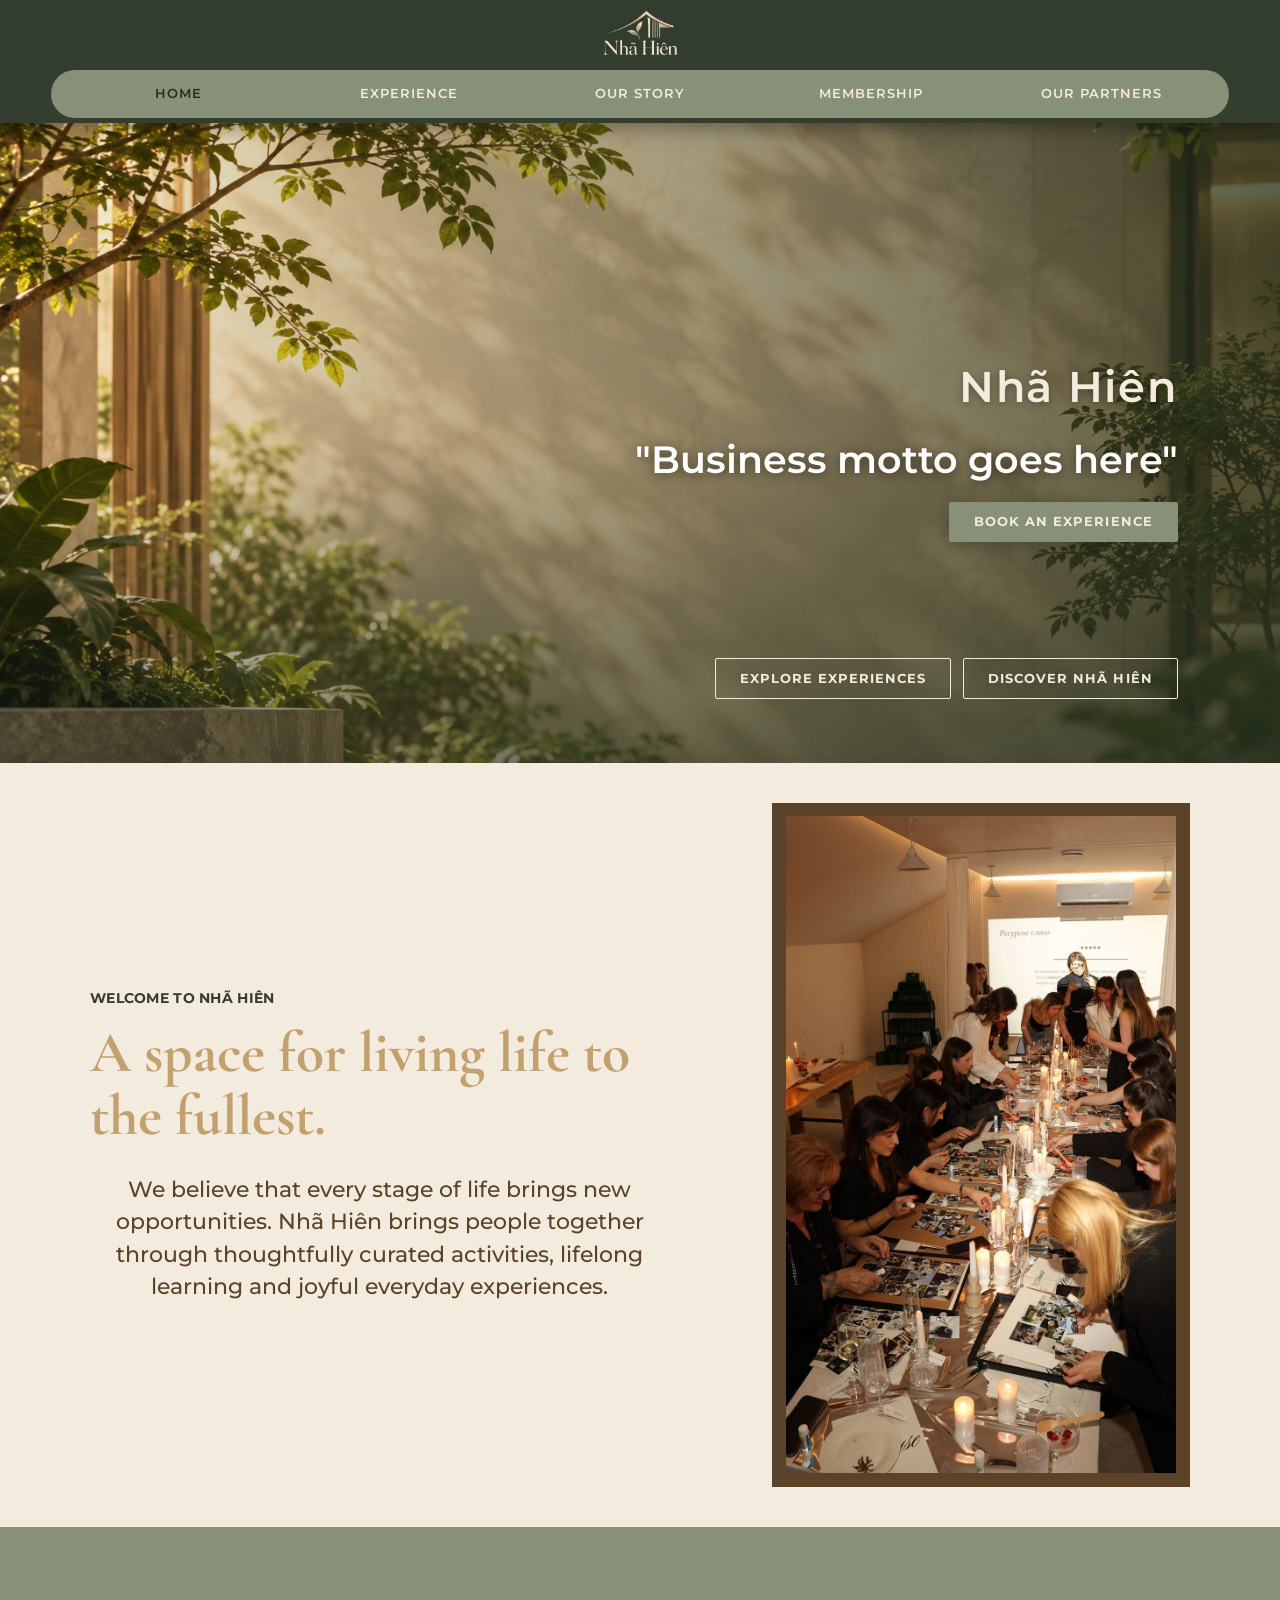
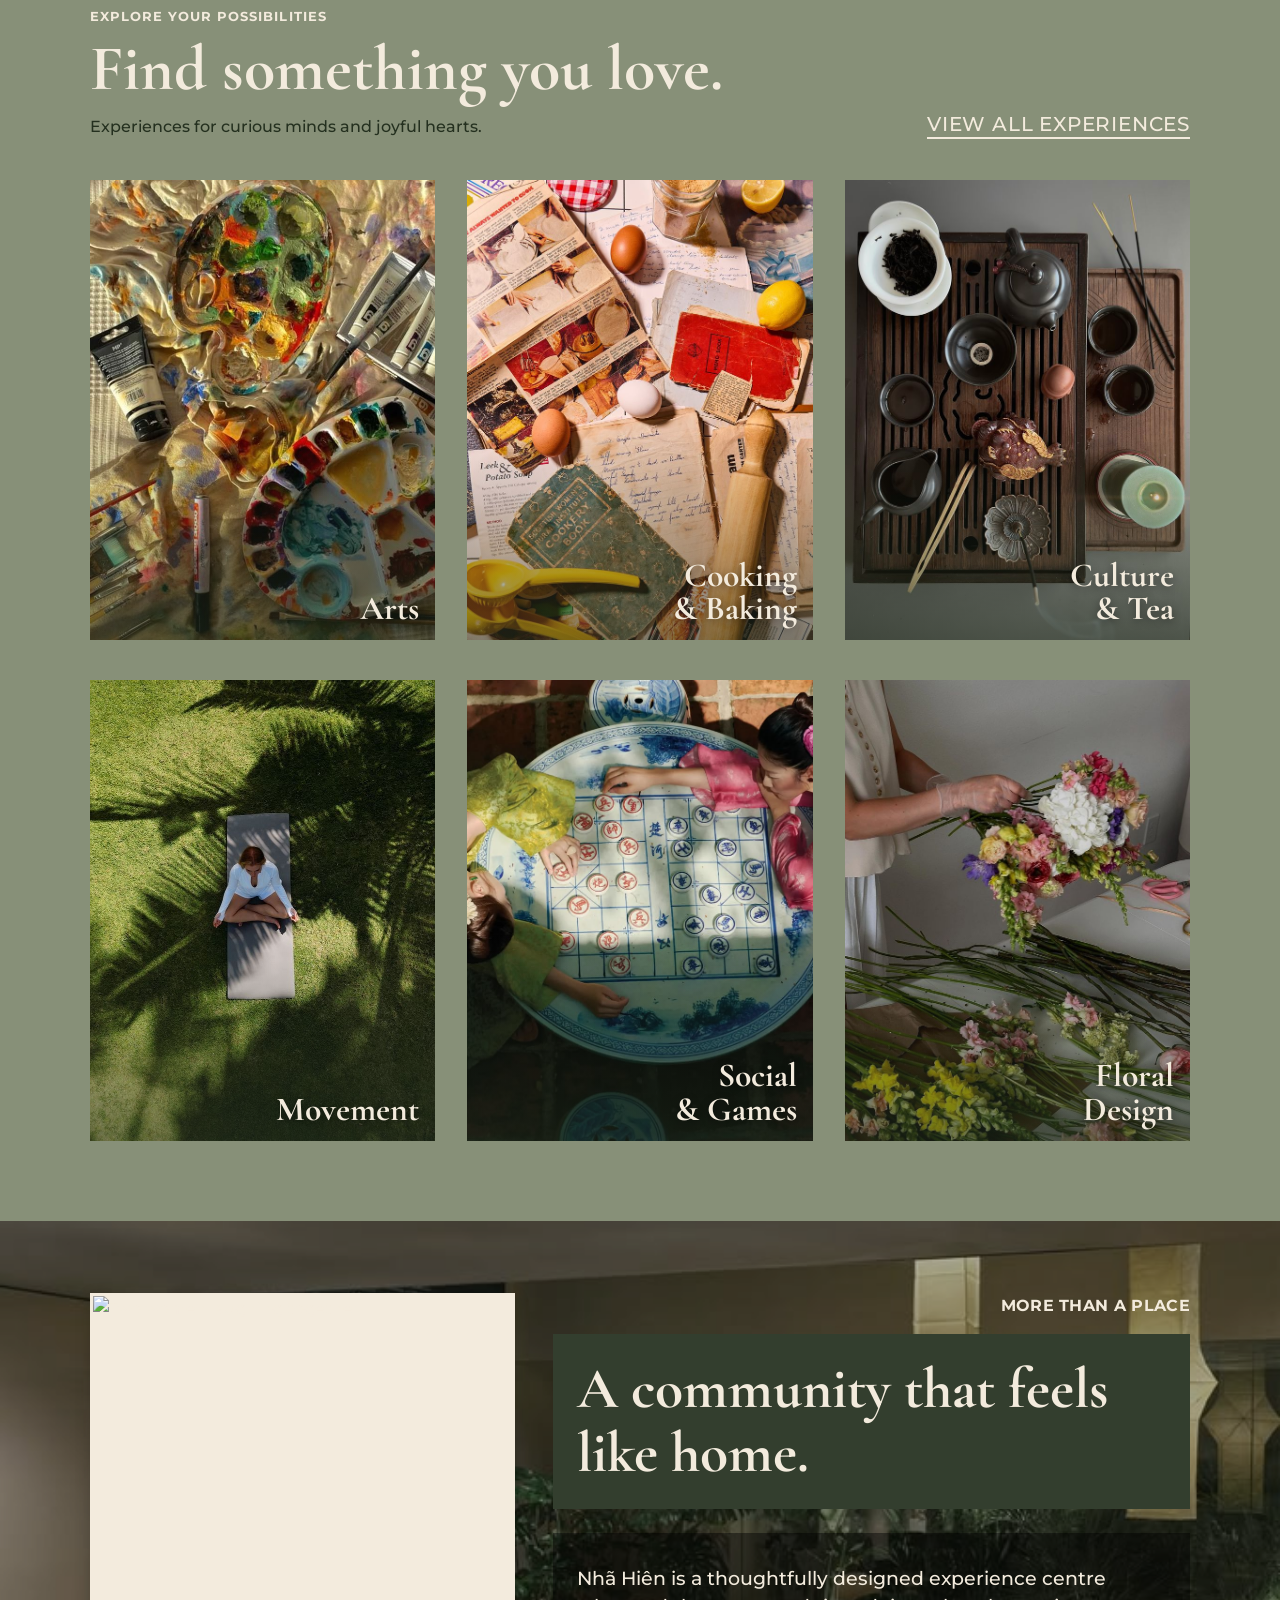
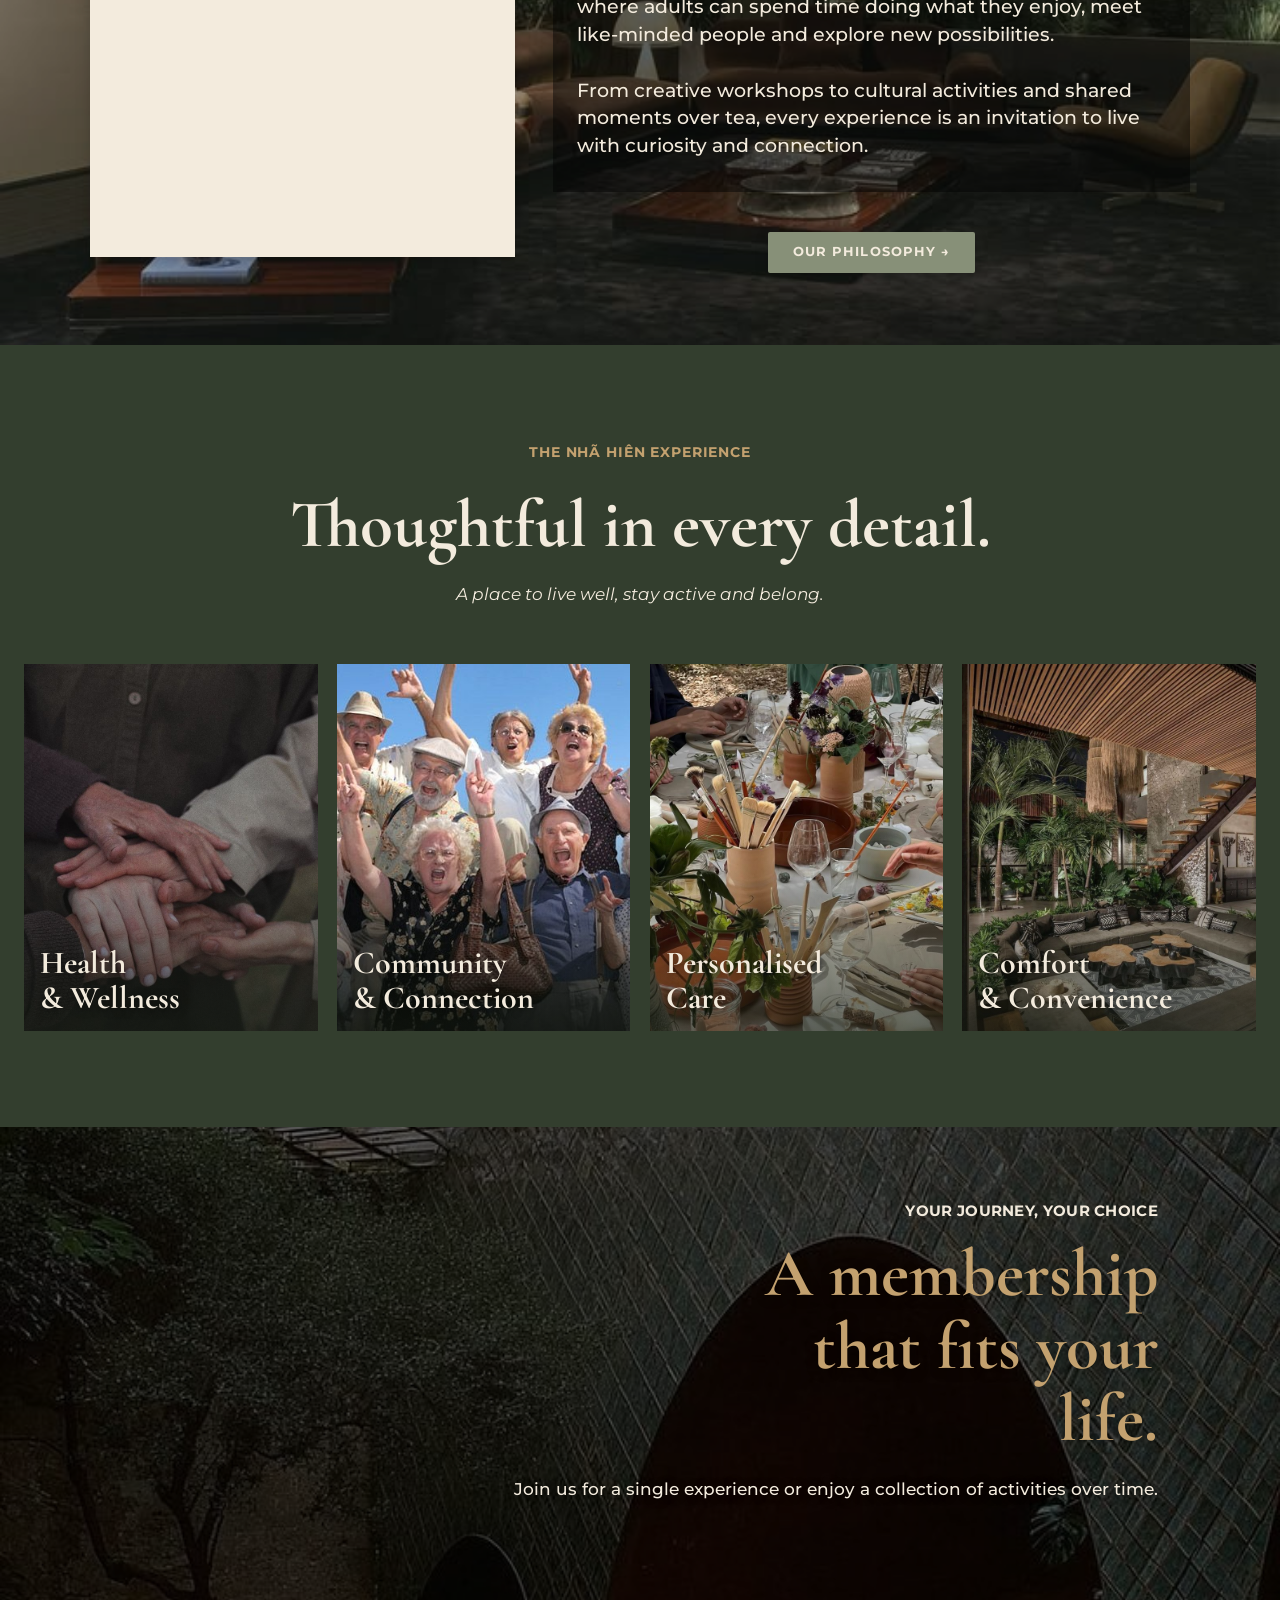
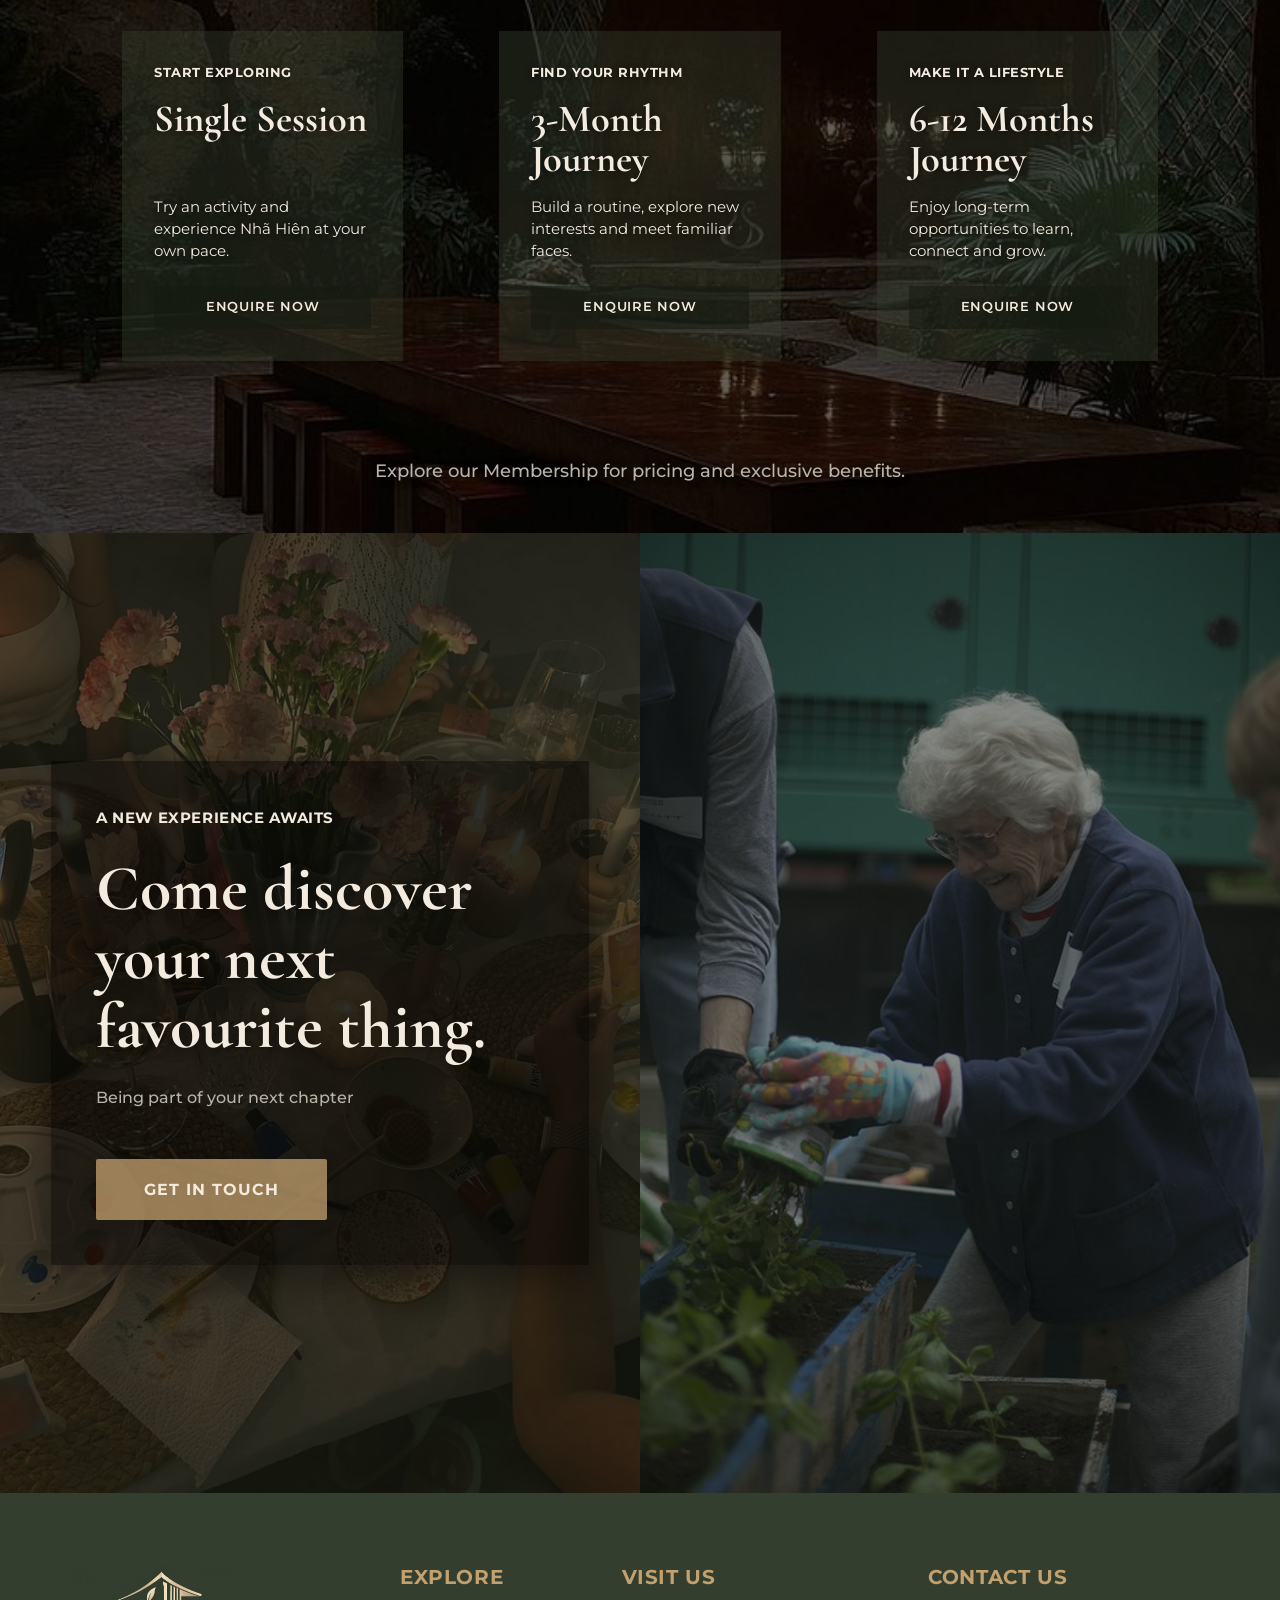
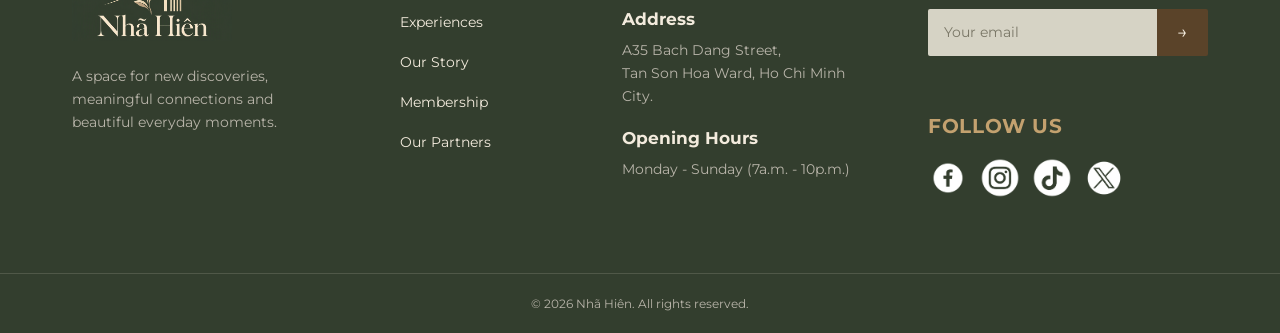
==== index.html @ 7a3590ea "Replace booking section with new site footer Remove the placeholder partners and booking sections, a" ====
<!DOCTYPE html>
<html lang="en">

<head>
  <meta charset="UTF-8">
  <meta name="viewport" content="width=device-width, initial-scale=1.0">
  <title>Nhã Hiên</title>
  <link rel="preconnect" href="https://fonts.googleapis.com">
  <link rel="preconnect" href="https://fonts.gstatic.com" crossorigin>
  <link
    href="https://fonts.googleapis.com/css2?family=Montserrat:ital,wght@0,400;0,500;0,600;0,700;1,400;1,500&display=swap"
    rel="stylesheet">
  <link href="https://fonts.googleapis.com/css2?family=Cormorant+Garamond:wght@600;700&display=swap" rel="stylesheet">
  <link rel="icon" href="favicon.ico" sizes="48x48">
  <link rel="icon" type="image/png" sizes="32x32" href="img/favicon-32.png">
  <link rel="icon" type="image/png" sizes="512x512" href="img/favicon-512.png">
  <link rel="apple-touch-icon" href="img/apple-touch-icon.png">
  <link rel="stylesheet" href="styles.css">
  <script>document.documentElement.classList.add("js");</script>
</head>

<body>
  <header class="site-header">
    <a class="site-header__brand" href="index.html">
      <img src="img/logo.png" alt="Nhã Hiên">
    </a>
    <nav class="site-nav" aria-label="Main">
      <a class="site-nav__link is-active" href="index.html" aria-current="page">Home</a>
      <a class="site-nav__link" href="experience.html">Experience</a>
      <a class="site-nav__link" href="story.html">Our Story</a>
      <a class="site-nav__link" href="membership.html">Membership</a>
      <a class="site-nav__link" href="partner.html">Our Partners</a>
    </nav>
  </header>

  <main>
    <!-- Hero -->
    <section class="section section--dark hero-section" id="home">
      <div class="hero-banner">
        <img class="hero-banner__image" src="img/banner.jpg" alt="Sunlit garden terrace surrounded by greenery">
        <div class="hero-banner__content">
          <div class="hero-banner__main">
            <div class="hero-banner__heading">
              <p class="hero-banner__brand">Nhã Hiên</p>
              <h1 class="hero-banner__title">"Business motto goes here"</h1>
            </div>
            <a class="button button--primary hero-banner__button" href="#contact">Book An Experience</a>
          </div>
          <div class="hero-banner__links">
            <a class="button button--outline hero-banner__button" href="#services">Explore Experiences</a>
            <a class="button button--outline hero-banner__button" href="#about">Discover Nhã Hiên</a>
          </div>
        </div>
      </div>
    </section>

    <!-- About -->
    <section class="about-section" id="about">
      <div class="about-section__grid reveal">
        <div class="about-section__body">
          <p class="about-section__eyebrow">Welcome to Nhã Hiên</p>
          <h2 class="about-section__title">A space for living life to the fullest.</h2>
          <p class="about-section__text">
            We believe that every stage of life brings new opportunities. Nhã Hiên brings people together through
            thoughtfully curated activities, lifelong learning and joyful everyday experiences.
          </p>
        </div>
        <div class="about-section__media">
          <img src="img/about.jpg" alt="Image">
        </div>
      </div>
    </section>

    <!-- Experiences -->
    <section class="explore" id="services">
      <div class="explore__inner">
        <div class="explore__head reveal">
          <div class="explore__intro">
            <p class="explore__eyebrow">Explore your possibilities</p>
            <h2 class="explore__title">Find something you love.</h2>
            <p class="explore__lead">Experiences for curious minds and joyful hearts.</p>
          </div>
          <a class="explore__all" href="experience.html">View all experiences</a>
        </div>

        <div class="explore__grid">
          <a class="tile reveal" href="experience.html#arts" style="--delay:.00s">
            <img src="img/arts.jpeg" alt="Paint palette and brushes on a studio table" loading="lazy">
            <span class="tile__label">Arts</span>
          </a>
          <a class="tile reveal" href="experience.html#baking" style="--delay:.08s">
            <img src="img/baking.jpeg" alt="Vintage recipes, eggs and a rolling pin" loading="lazy">
            <span class="tile__label">Cooking<br>&amp; Baking</span>
          </a>
          <a class="tile reveal" href="experience.html#tea" style="--delay:.16s">
            <img src="img/tea.jpeg" alt="Traditional tea tray with incense" loading="lazy">
            <span class="tile__label">Culture<br>&amp; Tea</span>
          </a>
          <a class="tile tile--left reveal" href="experience.html#movement" style="--delay:.00s">
            <img src="img/meditate.jpeg" alt="Person meditating on a mat in a sunlit garden" loading="lazy">
            <span class="tile__label">Movement</span>
          </a>
          <a class="tile reveal" href="experience.html#games" style="--delay:.08s">
            <img src="img/boardgame.jpeg" alt="Two people playing Chinese chess" loading="lazy">
            <span class="tile__label">Social<br>&amp; Games</span>
          </a>
          <a class="tile reveal" href="experience.html#floral" style="--delay:.16s">
            <img src="img/flowers.jpeg" alt="Hands arranging a fresh flower bouquet" loading="lazy">
            <span class="tile__label">Floral<br>Design</span>
          </a>
        </div>
      </div>
    </section>

    <!-- Community -->
    <section class="community" id="philosophy">
      <div class="community__grid">
        <div class="community__photo reveal">
          <img src="img/grandmas.jpeg" alt="Two women laughing together" loading="lazy">
        </div>
        <div class="community__content reveal" style="--delay:.1s">
          <p class="community__eyebrow">More than a place</p>
          <div class="community__card">
            <h2 class="community__title">A community that feels like home.</h2>
            <div class="community__text">
              <p>Nhã Hiên is a thoughtfully designed experience centre where adults can spend time doing what they
                enjoy, meet like-minded people and explore new possibilities.</p>
              <p>From creative workshops to cultural activities and shared moments over tea, every experience is an
                invitation to live with curiosity and connection.</p>
            </div>
          </div>
          <div class="community__actions">
            <a class="button button--primary hero-banner__button" href="story.html">Our philosophy &rarr;</a>
          </div>
        </div>
      </div>
    </section>

    <!-- The Nhã Hiên Experience -->
    <section class="detail" id="team">
      <div class="detail__inner">
        <div class="detail__head reveal">
          <p class="detail__eyebrow">The Nhã Hiên experience</p>
          <h2 class="detail__title">Thoughtful in every detail.</h2>
          <p class="detail__lead">A place to live well, stay active and belong.</p>
        </div>
        <ul class="detail__grid">
          <li class="detail-tile reveal" style="--delay:.00s">
            <img src="img/health.jpeg" alt="Hands resting together in support" loading="lazy">
            <span class="detail-tile__label">Health<br>&amp; Wellness</span>
          </li>
          <li class="detail-tile reveal" style="--delay:.08s">
            <img src="img/community.jpeg" alt="Group of older adults celebrating together" loading="lazy">
            <span class="detail-tile__label">Community<br>&amp; Connection</span>
          </li>
          <li class="detail-tile reveal" style="--delay:.16s">
            <img src="img/care.jpeg" alt="Beautifully set table with tableware" loading="lazy">
            <span class="detail-tile__label">Personalised<br>Care</span>
          </li>
          <li class="detail-tile reveal" style="--delay:.24s">
            <img src="img/comfort.jpeg" alt="Comfortable lounge surrounded by greenery" loading="lazy">
            <span class="detail-tile__label">Comfort<br>&amp; Convenience</span>
          </li>
        </ul>
      </div>
    </section>

    <!-- Membership -->
    <section class="membership" id="membership">
      <div class="membership__inner">
        <div class="membership__head reveal">
          <p class="membership__eyebrow">Your journey, your choice</p>
          <h2 class="membership__title">A membership that fits your life.</h2>
          <p class="membership__lead">Join us for a single experience or enjoy a collection of activities over time.</p>
        </div>
        <ul class="membership__plans">
          <li class="plan reveal" style="--delay:.00s">
            <p class="plan__eyebrow">Start exploring</p>
            <h3 class="plan__title">Single Session</h3>
            <p class="plan__text">Try an activity and experience Nhã Hiên at your own pace.</p>
            <a class="plan__button" href="#contact">Enquire now</a>
          </li>
          <li class="plan reveal" style="--delay:.1s">
            <p class="plan__eyebrow">Find your rhythm</p>
            <h3 class="plan__title">3-Month Journey</h3>
            <p class="plan__text">Build a routine, explore new interests and meet familiar faces.</p>
            <a class="plan__button" href="#contact">Enquire now</a>
          </li>
          <li class="plan reveal" style="--delay:.2s">
            <p class="plan__eyebrow">Make it a lifestyle</p>
            <h3 class="plan__title">6-12 Months Journey</h3>
            <p class="plan__text">Enjoy long-term opportunities to learn, connect and grow.</p>
            <a class="plan__button" href="#contact">Enquire now</a>
          </li>
        </ul>
        <p class="membership__note reveal">Explore our Membership for pricing and exclusive benefits.</p>
      </div>
    </section>

    <!-- Call to action -->
    <section class="discover" id="discover">
      <div class="discover__content">
        <div class="discover__panel reveal">
          <p class="discover__eyebrow">A new experience awaits</p>
          <h2 class="discover__title">Come discover your next favourite thing.</h2>
          <p class="discover__lead">Being part of your next chapter</p>
          <a class="button discover__button" href="#contact">Get in touch</a>
        </div>
      </div>
      <div class="discover__media">
        <img src="img/grandma_plant.jpeg" alt="Woman enjoying gardening in a community garden" loading="lazy">
      </div>
    </section>
  </main>

  <footer class="site-footer">
    <div class="site-footer__inner">
      <div class="site-footer__brand">
        <a href="index.html" aria-label="Nhã Hiên home">
          <img class="site-footer__logo" src="img/logo.png" alt="Nhã Hiên">
        </a>
        <p class="site-footer__tagline">A space for new discoveries, meaningful connections and beautiful everyday
          moments.</p>
      </div>

      <nav class="site-footer__col" aria-label="Explore">
        <h2 class="site-footer__heading">Explore</h2>
        <ul class="site-footer__links">
          <li><a href="experience.html">Experiences</a></li>
          <li><a href="story.html">Our Story</a></li>
          <li><a href="membership.html">Membership</a></li>
          <li><a href="partner.html">Our Partners</a></li>
        </ul>
      </nav>

      <div class="site-footer__col">
        <h2 class="site-footer__heading">Visit us</h2>
        <h3 class="site-footer__subheading">Address</h3>
        <address class="site-footer__text">
          A35 Bach Dang Street,<br>
          Tan Son Hoa Ward, Ho Chi Minh City.
        </address>
        <h3 class="site-footer__subheading">Opening Hours</h3>
        <p class="site-footer__text">Monday - Sunday (7a.m. - 10p.m.)</p>
      </div>

      <div class="site-footer__col" id="contact">
        <h2 class="site-footer__heading">Contact us</h2>
        <form class="footer-form" id="footer-form" novalidate>
          <label class="visually-hidden" for="footer-email">Email address</label>
          <input class="footer-form__input" id="footer-email" type="email" name="email" placeholder="Your email"
            autocomplete="email" required>
          <button class="footer-form__button" type="submit" aria-label="Send">&rarr;</button>
        </form>
        <p class="footer-form__status" role="status" aria-live="polite"></p>

        <h2 class="site-footer__heading site-footer__heading--spaced">Follow us</h2>
        <ul class="site-footer__social">
          <li>
            <a href="#" aria-label="Facebook"><img src="img/fb_logo.png" alt="" loading="lazy"></a>
          </li>
          <li>
            <a href="#" aria-label="Instagram"><img src="img/ins_logo.png" alt="" loading="lazy"></a>
          </li>
          <li>
            <a href="#" aria-label="TikTok"><img src="img/tiktok_logo.png" alt="" loading="lazy"></a>
          </li>
          <li>
            <a href="#" aria-label="X"><img src="img/x_logo.png" alt="" loading="lazy"></a>
          </li>
        </ul>
      </div>
    </div>

    <div class="site-footer__bottom">
      <p>&copy; 2026 Nhã Hiên. All rights reserved.</p>
    </div>
  </footer>

  <script src="app.js"></script>
</body>

</html>
---- styles.css ----
/* ===== Reset and base ===== */
*,
*::before,
*::after {
  box-sizing: border-box;
  margin: 0;
  padding: 0;
}

/* ===== Design tokens ===== */
:root {
  /* Brand palette */
  --color-forest: #333E2E;
  --color-forest-dark: #24301F;
  --color-ivory: #F3EBDD;
  --color-walnut: #5A4329;
  --color-gold: #C3A16F;
  --color-sage: #879078;
  --color-ivory-muted: #b8b4a9;

  /* Semantic roles */
  --color-bg: var(--color-ivory);
  --color-text: #1f1f1c;
  --color-primary: var(--color-forest);
  --color-on-primary: var(--color-ivory);
  --color-accent: var(--color-gold);
  --color-secondary: var(--color-walnut);

  --font-body: "Montserrat", sans-serif;
  --font-ui: var(--font-body);
  --font-serif: var(--font-body);

  /* Effects */
  --radius: 2px;
  --shadow-soft: 0 4px 14px rgba(0, 0, 0, 0.18);
  --ease: 0.25s ease;
}

/* ===== Base elements ===== */
html {
  scroll-behavior: smooth;
  -webkit-text-size-adjust: 100%;
}

body {
  font-family: var(--font-body);
  line-height: 1.6;
  color: var(--color-text);
  background: var(--color-bg);
  -webkit-font-smoothing: antialiased;
  text-rendering: optimizeLegibility;
}

img {
  max-width: 100%;
  display: block;
}

a {
  color: var(--color-primary);
  transition: color var(--ease);
}

::selection {
  background: var(--color-gold);
  color: var(--color-forest-dark);
}

:focus-visible {
  outline: 2px solid var(--color-accent);
  outline-offset: 3px;
}

/* ===== Header ===== */
.site-header {
  position: sticky;
  top: 0;
  z-index: 100;
  display: flex;
  flex-direction: column;
  align-items: stretch;
  gap: 0.75rem;
  padding: 0.4rem 0.85rem 0.3rem;
  background-color: var(--color-primary);
  color: var(--color-on-primary);
  box-shadow: 0 6px 18px rgba(0, 0, 0, 0.35);
  transition: box-shadow var(--ease);
}

.site-header.is-scrolled {
  box-shadow: 0 8px 24px rgba(0, 0, 0, 0.5);
}

.site-header__brand {
  align-self: center;
  width: 18%;
  min-width: 4rem;
  max-width: 5rem;
  aspect-ratio: 1.55;
  text-decoration: none;
}

.site-header__brand img {
  width: 100%;
  height: 100%;
  object-fit: cover;
  object-position: center;
}

.site-nav {
  display: flex;
  align-items: center;
  justify-content: space-between;
  gap: 0.5rem;
  margin-inline: 3%;
  padding: 0.75rem 1rem;
  background-color: var(--color-sage);
  border-radius: 999px;
}

.site-nav__link {
  position: relative;
  flex: 1 1 0;
  padding-block: 0.25rem;
  color: var(--color-on-primary);
  font-family: var(--font-ui);
  font-size: 0.8rem;
  font-weight: 600;
  letter-spacing: 0.08em;
  line-height: 1.25;
  text-align: center;
  text-decoration: none;
  text-transform: uppercase;
}

.site-nav__link:hover {
  color: var(--color-forest-dark);
}

.site-nav__link.is-active {
  color: var(--color-forest-dark);
}

@media (max-width: 480px) {
  .site-nav {
    gap: 0.25rem;
    padding: 0.65rem 0.75rem;
  }

  .site-nav__link {
    font-size: 0.68rem;
    letter-spacing: 0.04em;
  }
}

/* ===== Hero ===== */
.section.hero-section {
  padding: 0;
  background-color: var(--color-primary);
  color: var(--color-on-primary);
}

.hero-banner {
  position: relative;
  width: 100%;
  height: min(50vw, 90vh);
  overflow: hidden;
}

.hero-banner__image {
  width: 100%;
  height: 100%;
  object-fit: cover;
}

/* Dark on the right and bottom, clear on the left */
.hero-banner::after {
  content: "";
  position: absolute;
  inset: 0;
  background:
    linear-gradient(to left, rgba(36, 48, 31, 0.75) 0%, rgba(36, 48, 31, 0.35) 55%, rgba(36, 48, 31, 0) 100%),
    linear-gradient(to top, rgba(36, 48, 31, 0.5) 0%, rgba(36, 48, 31, 0) 50%);
  pointer-events: none;
}

/* Main text on top, link buttons at the bottom */
.hero-banner__content {
  position: absolute;
  inset: 0;
  z-index: 1;
  display: flex;
  flex-direction: column;
  justify-content: space-between;
  padding: 8% 8% 5%;
  color: var(--color-on-primary);
}

/* Title and Book button, far right */
.hero-banner__main {
  display: flex;
  flex-direction: column;
  align-items: flex-end;
  gap: 1.25rem;
  margin-block: auto;
}

.hero-banner__heading {
  display: flex;
  flex-direction: column;
  align-items: flex-end;
  gap: 0.35rem;
}

.hero-banner__brand {
  display: inline-block;
  padding: 0.5em 0em;
  color: var(--color-ivory);
  border-radius: var(--radius);
  font-family: var(--font-ui);
  font-size: clamp(1.75rem, 4vw, 2.7rem);
  font-weight: 600;
  letter-spacing: 0.04em;
  line-height: 1.1;
  text-shadow: 0 2px 8px rgba(0, 0, 0, 0.35);
}

/* Explore and Discover, bottom */
.hero-banner__links {
  display: flex;
  flex-wrap: wrap;
  justify-content: flex-end;
  gap: 0.75rem;
}

.hero-banner__title {
  max-width: 22ch;
  font-family: var(--font-ui);
  font-size: clamp(1.4rem, 4.5vw, 2.4rem);
  font-weight: 600;
  line-height: 1.15;
  text-align: right;
  color: #fff;
  text-shadow: 0 2px 12px rgba(0, 0, 0, 0.5);
}

.hero-banner__button {
  display: inline-block;
  padding: 0.7rem 1.5rem;
  border: 1.5px solid transparent;
  font-family: var(--font-ui);
  font-size: 0.8rem;
  font-weight: 700;
  letter-spacing: 0.08em;
  line-height: 1.25;
  text-align: center;
  text-transform: uppercase;
}

/* ===== Hero entrance animation ===== */
.hero-banner__brand,
.hero-banner__title,
.hero-banner__main .button,
.hero-banner__links .button {
  animation: fade-up 0.9s ease-out both;
}

.hero-banner__title {
  animation-delay: 0.2s;
}

.hero-banner__brand {
  animation-delay: 0.05s;
}

.hero-banner__main .button {
  animation-delay: 0.5s;
}

.hero-banner__links .button:nth-child(1) {
  animation-delay: 0.8s;
}

.hero-banner__links .button:nth-child(2) {
  animation-delay: 0.95s;
}

@keyframes fade-up {
  from {
    opacity: 0;
    transform: translateY(20px);
  }

  to {
    opacity: 1;
    transform: translateY(0);
  }
}

/* ===== Buttons ===== */
.button,
.button:visited {
  text-decoration: none;
  border-radius: var(--radius);
  box-shadow: var(--shadow-soft);
  cursor: pointer;
  transition:
    background-color var(--ease),
    color var(--ease),
    transform var(--ease),
    box-shadow var(--ease);
}

.button:hover {
  transform: translateY(-2px);
  box-shadow: 0 8px 20px rgba(0, 0, 0, 0.28);
}

.button:active {
  transform: translateY(0);
}

.button--primary {
  background-color: var(--color-sage);
  color: var(--color-ivory);
}

.button--primary:hover {
  background-color: var(--color-forest-dark);
  color: var(--color-ivory);
  text-underline-offset: 0.2em;
}

.button--outline {
  background-color: transparent;
  color: var(--color-ivory);
  border-color: var(--color-ivory);
  box-shadow: none;
}

.button--outline:hover {
  background-color: var(--color-ivory);
  color: var(--color-forest);
  box-shadow: none;
}

/* ===== About ===== */
.about-section {
  padding: 2.5rem 1.25rem;
  background-color: var(--color-bg);
}

.about-section__grid {
  display: grid;
  grid-template-columns: 1fr minmax(0, 38%);
  gap: clamp(3rem, 8vw, 8rem);
  align-items: center;
  max-width: 1100px;
  margin-inline: auto;
}

@media (max-width: 900px) {
  .about-section__grid {
    grid-template-columns: minmax(0, 1fr);
  }

  .about-section__media {
    width: 100%;
    max-width: 32rem;
    margin-inline: auto;
  }
}

.about-section__eyebrow {
  margin-bottom: 0.75rem;
  color: var(--color-forest);
  font-family: var(--font-ui);
  font-size: clamp(0.45rem, 2vw, 0.9rem);
  font-weight: 700;
  letter-spacing: 0.02em;
  text-transform: uppercase;
}

.about-section__title {
  margin-bottom: 1.5rem;
  color: var(--color-accent);
  font-family: "Cormorant Garamond", Georgia, serif;
  font-size: clamp(2rem, 7vw, 3.6rem);
  font-weight: 700;
  line-height: 1.1;
}

.about-section__text {
  color: var(--color-secondary);
  font-family: var(--font-serif);
  font-size: clamp(1rem, 3vw, 1.35rem);
  font-weight: 500;
  line-height: 1.5;
  text-align: center;
}

/* Sage frame with an ivory gap around the photo */
.about-section__media {
  padding: 0.6rem;
  background-color: var(--color-walnut);
  overflow: hidden;
}

.about-section__media img {
  width: 100%;
  aspect-ratio: 3 / 5;
  object-fit: cover;
  border: 4px solid var(--color-walnut);
}

/* ===== Scroll reveal (only active when JS is running) ===== */
.js .reveal {
  opacity: 0;
  transform: translateY(28px);
  transition: opacity 0.8s ease, transform 0.8s ease;
  transition-delay: var(--delay, 0s);
}

.js .reveal.is-visible {
  opacity: 1;
  transform: translateY(0);
}

/* About: quicker rise from the bottom */
.js .about-section__grid.reveal {
  transform: translateY(48px);
  transition:
    opacity 0.5s ease-out,
    transform 0.55s cubic-bezier(0.22, 0.61, 0.36, 1);
  transition-delay: var(--delay, 0s);
}

.js .about-section__grid.reveal.is-visible {
  opacity: 1;
  transform: translateY(0);
}

/* ===== Explore / Experiences ===== */
.explore {
  padding: clamp(2.5rem, 7vw, 5rem) clamp(1rem, 4vw, 2rem);
  background-color: var(--color-sage);
}

.explore__inner {
  max-width: 1100px;
  margin-inline: auto;
}

.explore__head {
  display: flex;
  flex-wrap: wrap;
  align-items: flex-end;
  justify-content: space-between;
  gap: 1rem 2rem;
  margin-bottom: clamp(1.5rem, 4vw, 2.5rem);
}

.explore__eyebrow {
  margin-bottom: 0.5rem;
  color: var(--color-ivory);
  font-size: clamp(0.65rem, 1.8vw, 0.8rem);
  font-weight: 700;
  letter-spacing: 0.08em;
  text-transform: uppercase;
}

.explore__title {
  margin-bottom: 0.75rem;
  color: var(--color-ivory);
  font-family: "Cormorant Garamond", Georgia, serif;
  font-size: clamp(2.2rem, 7vw, 4rem);
  font-weight: 700;
  line-height: 1.05;
}

.explore__lead {
  color: var(--color-forest-dark);
  font-size: clamp(0.8rem, 2vw, 1rem);
  font-weight: 500;
}

.explore__all {
  margin-left: auto;
  color: var(--color-ivory);
  font-size: clamp(0.7rem, 1.8vw, 1.25rem);
  font-weight: 500;
  letter-spacing: 0.04em;
  text-decoration: underline;
  text-underline-offset: 0.3em;
  text-transform: uppercase;
  white-space: nowrap;
}

.explore__all:hover {
  color: var(--color-forest-dark);
}

.explore__grid {
  display: grid;
  grid-template-columns: repeat(3, minmax(0, 1fr));
  gap: clamp(1rem, 4vw, 2.5rem) clamp(0.75rem, 3vw, 2rem);
}

.tile {
  position: relative;
  display: block;
  aspect-ratio: 3 / 4;
  overflow: hidden;
  background-color: var(--color-forest);
  text-decoration: none;
}

.tile img {
  width: 100%;
  height: 100%;
  object-fit: cover;
  transition: transform 0.8s ease;
}

.tile::after {
  content: "";
  position: absolute;
  inset: 0;
  background: linear-gradient(to top, rgba(36, 48, 31, 0.55) 0%, rgba(36, 48, 31, 0) 45%);
  transition: background-color var(--ease);
  pointer-events: none;
}

.tile__label {
  position: absolute;
  right: 0;
  bottom: 0;
  left: 0;
  z-index: 1;
  padding: 0 clamp(0.4rem, 1.5vw, 1rem) clamp(0.4rem, 1.5vw, 0.9rem);
  color: var(--color-ivory);
  font-family: "Cormorant Garamond", Georgia, serif;
  font-size: clamp(1.05rem, 3.6vw, 2.1rem);
  font-weight: 700;
  line-height: 1;
  text-align: right;
  text-shadow: 0 2px 8px rgba(0, 0, 0, 0.45);
}

.tile:hover img,
.tile:focus-visible img {
  transform: scale(1.06);
}

.tile:hover::after,
.tile:focus-visible::after {
  background-color: rgba(36, 48, 31, 0.2);
}

/* ===== Community ===== */
.community {
  position: relative;
  display: flex;
  flex-direction: column;
  align-items: center;
  gap: clamp(1.5rem, 4vw, 2.5rem);
  padding: clamp(2rem, 6vw, 4.5rem) clamp(1rem, 4vw, 2rem);
  background: var(--color-forest-dark) url("img/bg_experience.jpeg") center / cover no-repeat;
  color: var(--color-ivory);
  isolation: isolate;
}

.community::before {
  content: "";
  position: absolute;
  inset: 0;
  z-index: -1;
  background: rgba(20, 26, 18, 0.35);
}

.community__grid {
  display: grid;
  grid-template-columns: minmax(0, 0.4fr) minmax(0, 0.6fr);
  gap: clamp(0.75rem, 3vw, 2.5rem);
  align-items: start;
  width: 100%;
  max-width: 1100px;
}

.community__photo {
  border: 3px solid var(--color-ivory);
  background-color: var(--color-ivory);
  box-shadow: var(--shadow-soft);
}

.community__photo img {
  width: 100%;
  aspect-ratio: 3 / 4;
  object-fit: cover;
}

.community__eyebrow {
  margin-bottom: clamp(0.5rem, 2vw, 1rem);
  color: var(--color-ivory);
  font-size: clamp(0.7rem, 1.9vw, 1rem);
  font-weight: 700;
  letter-spacing: 0.02em;
  text-align: right;
  text-transform: uppercase;
}

.community__title {
  padding: clamp(0.75rem, 2.5vw, 1.5rem);
  background-color: var(--color-forest);
  color: var(--color-ivory);
  font-family: "Cormorant Garamond", Georgia, serif;
  font-size: clamp(1.7rem, 5.2vw, 3.6rem);
  font-weight: 700;
  line-height: 1.1;
}

.community__text {
  display: grid;
  margin-top: clamp(0.75rem, 2vw, 1.5rem);
  gap: clamp(1rem, 3vw, 1.75rem);
  padding: clamp(1rem, 3vw, 2rem) clamp(0.75rem, 2.5vw, 1.5rem);
  background-color: rgba(0, 0, 0, 0.45);
  font-size: clamp(0.85rem, 1.9vw, 1.2rem);
  font-weight: 500;
  line-height: 1.45;
}

.community__actions {
  margin-top: clamp(1.25rem, 3.5vw, 2.5rem);
  text-align: center;
}

@media (max-width: 560px) {
  .community__grid {
    grid-template-columns: minmax(0, 0.85fr);
    justify-content: center;
  }

  .community__photo {
    max-width: 16rem;
  }

  .community__eyebrow {
    text-align: left;
  }
}

/* ===== The Nhã Hiên experience ===== */
.detail {
  padding: clamp(3rem, 8vw, 6rem) clamp(0.75rem, 3vw, 1.5rem);
  background-color: var(--color-forest);
  color: var(--color-ivory);
}

.detail__inner {
  max-width: 1360px;
  margin-inline: auto;
}

.detail__head {
  margin-bottom: clamp(1.75rem, 5vw, 3.5rem);
  text-align: center;
}

.detail__eyebrow {
  margin-bottom: clamp(0.75rem, 2.5vw, 1.5rem);
  color: var(--color-gold);
  font-size: clamp(0.65rem, 1.8vw, 0.9rem);
  font-weight: 700;
  letter-spacing: 0.06em;
  text-transform: uppercase;
}

.detail__title {
  margin-bottom: clamp(0.75rem, 2vw, 1.25rem);
  color: var(--color-ivory);
  font-family: "Cormorant Garamond", Georgia, serif;
  font-size: clamp(2rem, 7vw, 4.2rem);
  font-weight: 700;
  line-height: 1.1;
}

.detail__lead {
  color: var(--color-ivory);
  font-size: clamp(0.8rem, 2vw, 1.05rem);
  font-style: italic;
  font-weight: 400;
}

.detail__grid {
  display: grid;
  grid-template-columns: repeat(4, minmax(0, 1fr));
  gap: clamp(0.5rem, 1.5vw, 1.25rem);
  list-style: none;
}

.detail-tile {
  position: relative;
  aspect-ratio: 4 / 5;
  background-color: var(--color-forest-dark);
  transition:
    translate 1.4s cubic-bezier(0.45, 0, 0.25, 1),
    box-shadow 1.4s cubic-bezier(0.45, 0, 0.25, 1);
}

/* Keeps the hover active while the tile lifts, which stops the flicker */
.detail-tile::before {
  content: "";
  position: absolute;
  right: 0;
  bottom: -24px;
  left: 0;
  height: 24px;
}

.detail-tile img {
  width: 100%;
  height: 100%;
  object-fit: cover;
}

.detail-tile::after {
  content: "";
  position: absolute;
  inset: 0;
  background: linear-gradient(to top, rgba(20, 26, 18, 0.65) 0%, rgba(20, 26, 18, 0) 55%);
  pointer-events: none;
}

.detail-tile__label {
  position: absolute;
  right: 0;
  bottom: 0;
  left: 0;
  z-index: 1;
  padding: 0 clamp(0.4rem, 1.5vw, 1rem) clamp(0.4rem, 1.5vw, 1rem);
  color: var(--color-ivory);
  font-family: "Cormorant Garamond", Georgia, serif;
  font-size: clamp(0.9rem, 2.6vw, 2rem);
  font-weight: 700;
  line-height: 1.1;
  text-align: left;
  text-shadow: 0 2px 8px rgba(0, 0, 0, 0.5);
}

.detail-tile:hover {
  translate: 0 -14px;
  box-shadow: 0 18px 30px rgba(0, 0, 0, 0.4);
}

/*
  The scroll reveal animates "transform" and the hover rise animates "translate",
  so the two never override each other. Only the reveal gets the stagger delay.
*/
.js .detail-tile.reveal {
  transition:
    opacity 0.8s ease,
    transform 0.8s ease,
    translate 1.4s cubic-bezier(0.45, 0, 0.25, 1),
    box-shadow 1.4s cubic-bezier(0.45, 0, 0.25, 1);
  transition-delay: var(--delay, 0s), var(--delay, 0s), 0s, 0s;
}

@media (max-width: 600px) {
  .detail__grid {
    grid-template-columns: repeat(2, minmax(0, 1fr));
  }

  .detail-tile__label {
    font-size: clamp(1.1rem, 5vw, 1.5rem);
  }
}

/* ===== Membership ===== */
.membership {
  position: relative;
  display: flex;
  flex-direction: column;
  min-height: clamp(38rem, 80vw, 60rem);
  padding: clamp(2rem, 6vw, 4.5rem) 0 clamp(1.5rem, 5vw, 3rem);
  background: #0b0b0a url("img/bg_journey.jpeg") center / cover no-repeat;
  color: var(--color-ivory);
  isolation: isolate;
}

.membership::before {
  content: "";
  position: absolute;
  inset: 0;
  z-index: -1;
  background: rgba(0, 0, 0, 0.6);
}

.membership__inner {
  display: flex;
  flex: 1;
  flex-direction: column;
  width: 100%;
  max-width: 1100px;
  margin-inline: auto;
  padding-inline: clamp(1rem, 4vw, 2rem);
}

.membership__head {
  margin-bottom: clamp(2.5rem, 10vw, 8rem);
  text-align: right;
}

.membership__eyebrow {
  margin-bottom: clamp(0.5rem, 1.5vw, 0.9rem);
  color: var(--color-ivory);
  font-size: clamp(0.65rem, 1.8vw, 0.95rem);
  font-weight: 700;
  letter-spacing: 0.02em;
  text-transform: uppercase;
}

.membership__title {
  margin-bottom: clamp(0.75rem, 2vw, 1.25rem);
  margin-left: auto;
  max-width: 14ch;
  color: var(--color-gold);
  font-family: "Cormorant Garamond", Georgia, serif;
  font-size: clamp(2rem, 7vw, 4.2rem);
  font-weight: 700;
  line-height: 1.08;
  text-shadow: 0 2px 12px rgba(0, 0, 0, 0.4);
}

.membership__lead {
  margin-left: auto;
  max-width: 42rem;
  font-size: clamp(0.8rem, 1.9vw, 1.05rem);
  font-weight: 500;
  text-shadow: 0 1px 8px rgba(0, 0, 0, 0.5);
}

.membership__plans {
  display: grid;
  grid-template-columns: repeat(3, minmax(0, 1fr));
  grid-template-rows: auto auto 1fr auto;
  gap: 0 clamp(1rem, 8vw, 6rem);
  list-style: none;
}

.membership__note {
  color: var(--color-ivory-muted);
  margin-top: auto;
  padding-top: clamp(2.5rem, 8vw, 6rem);
  font-size: clamp(0.8rem, 1.9vw, 1.1rem);
  font-weight: 500;
  text-align: center;
  text-shadow: 0 1px 8px rgba(0, 0, 0, 0.6);
}

.plan {
  display: grid;
  grid-row: span 4;
  grid-template-rows: subgrid;
  align-content: start;
  padding: clamp(0.75rem, 2.5vw, 2rem);
  background-color: rgba(60, 72, 52, 0.35);
  text-shadow: 0 1px 6px rgba(0, 0, 0, 0.55);
}

.plan__eyebrow {
  margin-bottom: clamp(0.5rem, 1.5vw, 1rem);
  font-size: clamp(0.55rem, 1.4vw, 0.8rem);
  font-weight: 700;
  letter-spacing: 0.04em;
  text-transform: uppercase;
}

.plan__title {
  margin-bottom: clamp(0.5rem, 1.5vw, 1rem);
  font-family: "Cormorant Garamond", Georgia, serif;
  font-size: clamp(1.1rem, 3.4vw, 2.4rem);
  font-weight: 700;
  line-height: 1.05;
  text-wrap: balance;
}

.plan__text {
  flex: 1;
  margin-bottom: clamp(0.75rem, 2vw, 1.5rem);
  font-size: clamp(0.6rem, 1.5vw, 0.95rem);
  line-height: 1.45;
}

.plan__button {
  align-self: stretch;
  padding: clamp(0.4rem, 1.2vw, 0.7rem) 0.5rem;
  background-color: rgba(20, 26, 18, 0.55);
  text-shadow: none;
  color: var(--color-ivory);
  font-size: clamp(0.55rem, 1.4vw, 0.8rem);
  font-weight: 600;
  letter-spacing: 0.06em;
  text-align: center;
  text-decoration: none;
  text-transform: uppercase;
  transition: background-color var(--ease), color var(--ease);
}

.plan__button:hover {
  background-color: var(--color-sage);
  color: var(--color-ivory);
}

@media (max-width: 640px) {
  .membership__plans {
    grid-template-columns: minmax(0, 1fr);
    grid-template-rows: none;
    gap: 1rem;
  }

  .plan {
    grid-row: auto;
    grid-template-rows: none;
  }

  .plan__eyebrow {
    font-size: 0.75rem;
  }

  .plan__title {
    font-size: 1.8rem;
  }

  .plan__text {
    font-size: 0.95rem;
  }

  .plan__button {
    font-size: 0.8rem;
    padding: 0.7rem;
  }
}

/* ===== Call to action ===== */
.discover {
  display: grid;
  grid-template-columns: repeat(2, minmax(0, 1fr));
  min-height: clamp(26rem, 48vw, 44rem);
  background-color: var(--color-forest-dark);
  color: var(--color-ivory);
}

.discover__content {
  position: relative;
  display: flex;
  align-items: center;
  padding: clamp(1rem, 4vw, 4rem);
  background: var(--color-forest-dark) url("img/craft.jpeg") center / cover no-repeat;
  isolation: isolate;
}

.discover__content::before {
  content: "";
  position: absolute;
  inset: 0;
  z-index: -1;
  background: rgba(20, 26, 18, 0.7);
}

.discover__panel {
  width: 100%;
  padding: clamp(1rem, 3.5vw, 3rem);
  background-color: rgba(0, 0, 0, 0.5);
  box-shadow: 0 10px 40px rgba(0, 0, 0, 0.5);
}

.discover__eyebrow {
  margin-bottom: clamp(0.75rem, 2vw, 1.5rem);
  font-size: clamp(0.6rem, 1.6vw, 0.95rem);
  font-weight: 700;
  letter-spacing: 0.04em;
  text-transform: uppercase;
}

.discover__title {
  margin-bottom: clamp(0.75rem, 2vw, 1.5rem);
  font-family: "Cormorant Garamond", Georgia, serif;
  font-size: clamp(1.8rem, 5vw, 4rem);
  font-weight: 700;
  line-height: 1.08;
  text-shadow: 0 2px 12px rgba(0, 0, 0, 0.4);
}

.discover__lead {
  margin-bottom: clamp(1.5rem, 4vw, 3rem);
  color: var(--color-ivory-muted);
  font-size: clamp(0.7rem, 1.6vw, 1rem);
  font-weight: 500;
}

.discover__button {
  display: inline-block;
  padding: clamp(0.7rem, 1.8vw, 1.1rem) clamp(1.5rem, 4vw, 3rem);
  background-color: rgba(195, 161, 111, 0.75);
  color: var(--color-ivory);
  font-size: clamp(0.7rem, 1.6vw, 1rem);
  font-weight: 700;
  letter-spacing: 0.06em;
  text-transform: uppercase;
}

.discover__button:hover {
  background-color: var(--color-gold);
  color: var(--color-forest-dark);
}

.discover__media {
  position: relative;
}

.discover__media::after {
  content: "";
  position: absolute;
  inset: 0;
  background: rgba(20, 26, 18, 0.5);
  pointer-events: none;
}

.discover__media img {
  width: 100%;
  height: 100%;
  object-fit: cover;
}

@media (max-width: 640px) {
  .discover {
    grid-template-columns: minmax(0, 1fr);
  }

  .discover__content {
    order: 2;
    padding-block: 2.5rem;
  }

  .discover__media {
    order: 1;
    aspect-ratio: 4 / 3;
  }
}

/* ===== Footer ===== */
.visually-hidden {
  position: absolute;
  width: 1px;
  height: 1px;
  overflow: hidden;
  clip: rect(0 0 0 0);
  white-space: nowrap;
}

.site-footer {
  background-color: var(--color-forest);
  color: var(--color-ivory);
}

.site-footer__inner {
  display: grid;
  grid-template-columns: 1.3fr 0.8fr 1.2fr 1.3fr;
  gap: clamp(1.5rem, 4vw, 3.5rem);
  max-width: 1200px;
  margin-inline: auto;
  padding: clamp(2.5rem, 6vw, 4.5rem) clamp(1rem, 4vw, 2rem);
}

.site-footer__logo {
  width: clamp(7rem, 14vw, 10rem);
  margin-bottom: 1.5rem;
}

.site-footer__tagline {
  max-width: 24ch;
  color: var(--color-ivory-muted);
  font-size: 0.85rem;
  line-height: 1.7;
}

.site-footer__heading {
  margin-bottom: 1.25rem;
  color: var(--color-gold);
  font-size: clamp(1rem, 1.8vw, 1.25rem);
  font-weight: 700;
  letter-spacing: 0.03em;
  line-height: 1.2;
  text-transform: uppercase;
}

.site-footer__heading--spaced {
  margin-top: 2rem;
}

.site-footer__subheading {
  margin-bottom: 0.5rem;
  font-size: 1.05rem;
  font-weight: 700;
  line-height: 1.3;
}

.site-footer__text {
  margin-bottom: 1.25rem;
  color: var(--color-ivory-muted);
  font-size: 0.85rem;
  font-style: normal;
  line-height: 1.7;
}

.site-footer__links {
  display: grid;
  gap: 0.9rem;
  list-style: none;
}

.site-footer__links a {
  color: var(--color-ivory);
  font-size: 0.9rem;
  text-decoration: none;
  transition: color var(--ease);
}

.site-footer__links a:hover {
  color: var(--color-gold);
}

/* Email form */
.footer-form {
  display: flex;
  max-width: 21rem;
}

.footer-form__input {
  flex: 1;
  min-width: 0;
  padding: 0.7rem 0.9rem;
  border: 1.5px solid transparent;
  border-radius: var(--radius) 0 0 var(--radius);
  background-color: #d6d3c5;
  color: var(--color-text);
  font: inherit;
  font-size: 0.9rem;
}

.footer-form__input::placeholder {
  color: #7a7767;
}

.footer-form__input:focus {
  outline: none;
  border-color: var(--color-gold);
}

.footer-form__button {
  padding: 0 1.25rem;
  border: none;
  border-radius: 0 var(--radius) var(--radius) 0;
  background-color: var(--color-walnut);
  color: var(--color-ivory);
  font: inherit;
  font-size: 1.1rem;
  cursor: pointer;
  transition: background-color var(--ease);
}

.footer-form__button:hover {
  background-color: var(--color-gold);
  color: var(--color-forest-dark);
}

.footer-form__status {
  min-height: 1.4em;
  margin-top: 0.5rem;
  color: var(--color-gold);
  font-size: 0.8rem;
}

/* Social icons */
.site-footer__social {
  display: flex;
  flex-wrap: wrap;
  gap: 0.75rem;
  list-style: none;
}

.site-footer__social a {
  display: block;
  width: 2.5rem;
  height: 2.5rem;
  overflow: hidden;
  border-radius: 50%;
  transition: transform var(--ease), box-shadow var(--ease);
}

.site-footer__social img {
  width: 100%;
  height: 100%;
  object-fit: cover;
}

.site-footer__social a:hover,
.site-footer__social a:focus-visible {
  transform: translateY(-3px);
  box-shadow: 0 6px 14px rgba(0, 0, 0, 0.35);
}

.site-footer__bottom {
  padding: 1.25rem 1rem;
  border-top: 1px solid rgba(243, 235, 221, 0.15);
  color: var(--color-ivory-muted);
  font-size: 0.75rem;
  text-align: center;
}

@media (max-width: 900px) {
  .site-footer__inner {
    grid-template-columns: repeat(2, minmax(0, 1fr));
  }
}

@media (max-width: 560px) {
  .site-footer__inner {
    grid-template-columns: minmax(0, 1fr);
  }
}

/* ===== Reduced motion ===== */
@media (prefers-reduced-motion: reduce) {
  .tile img {
    transition: none;
  }
}
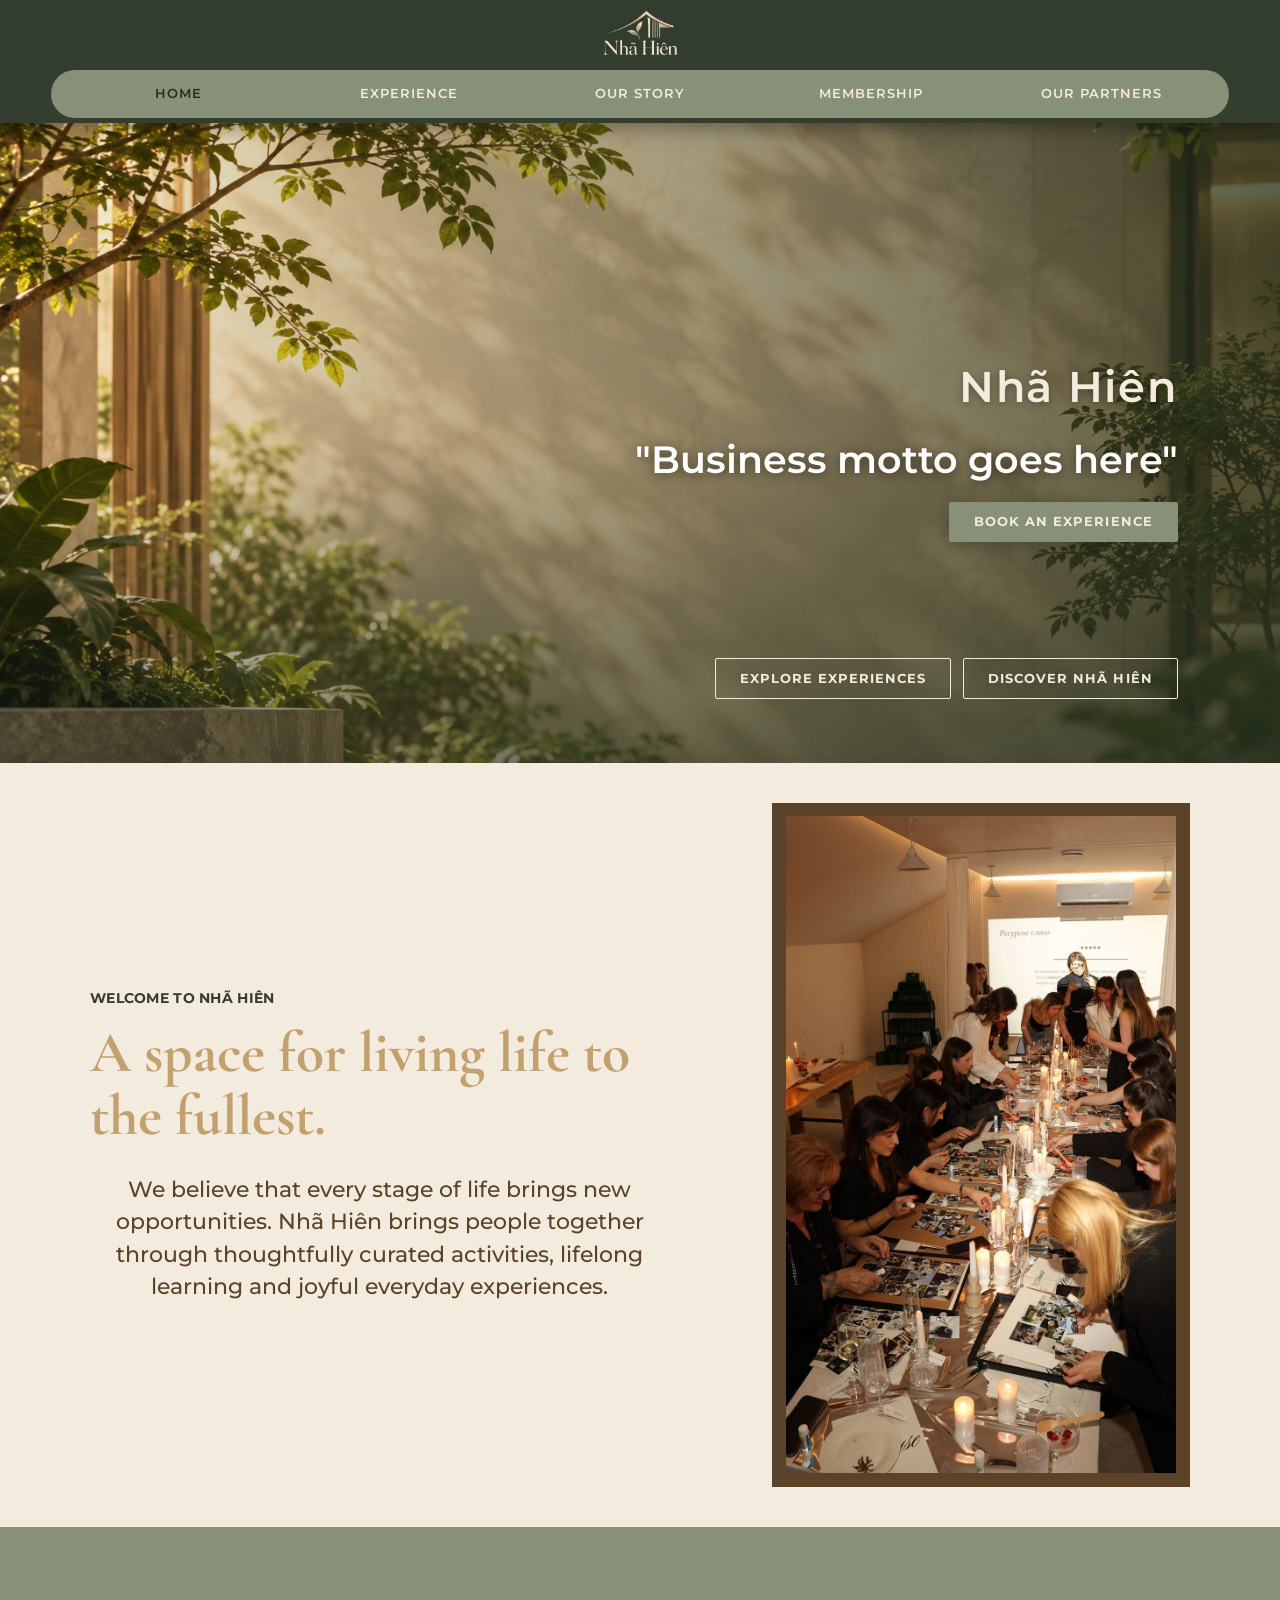
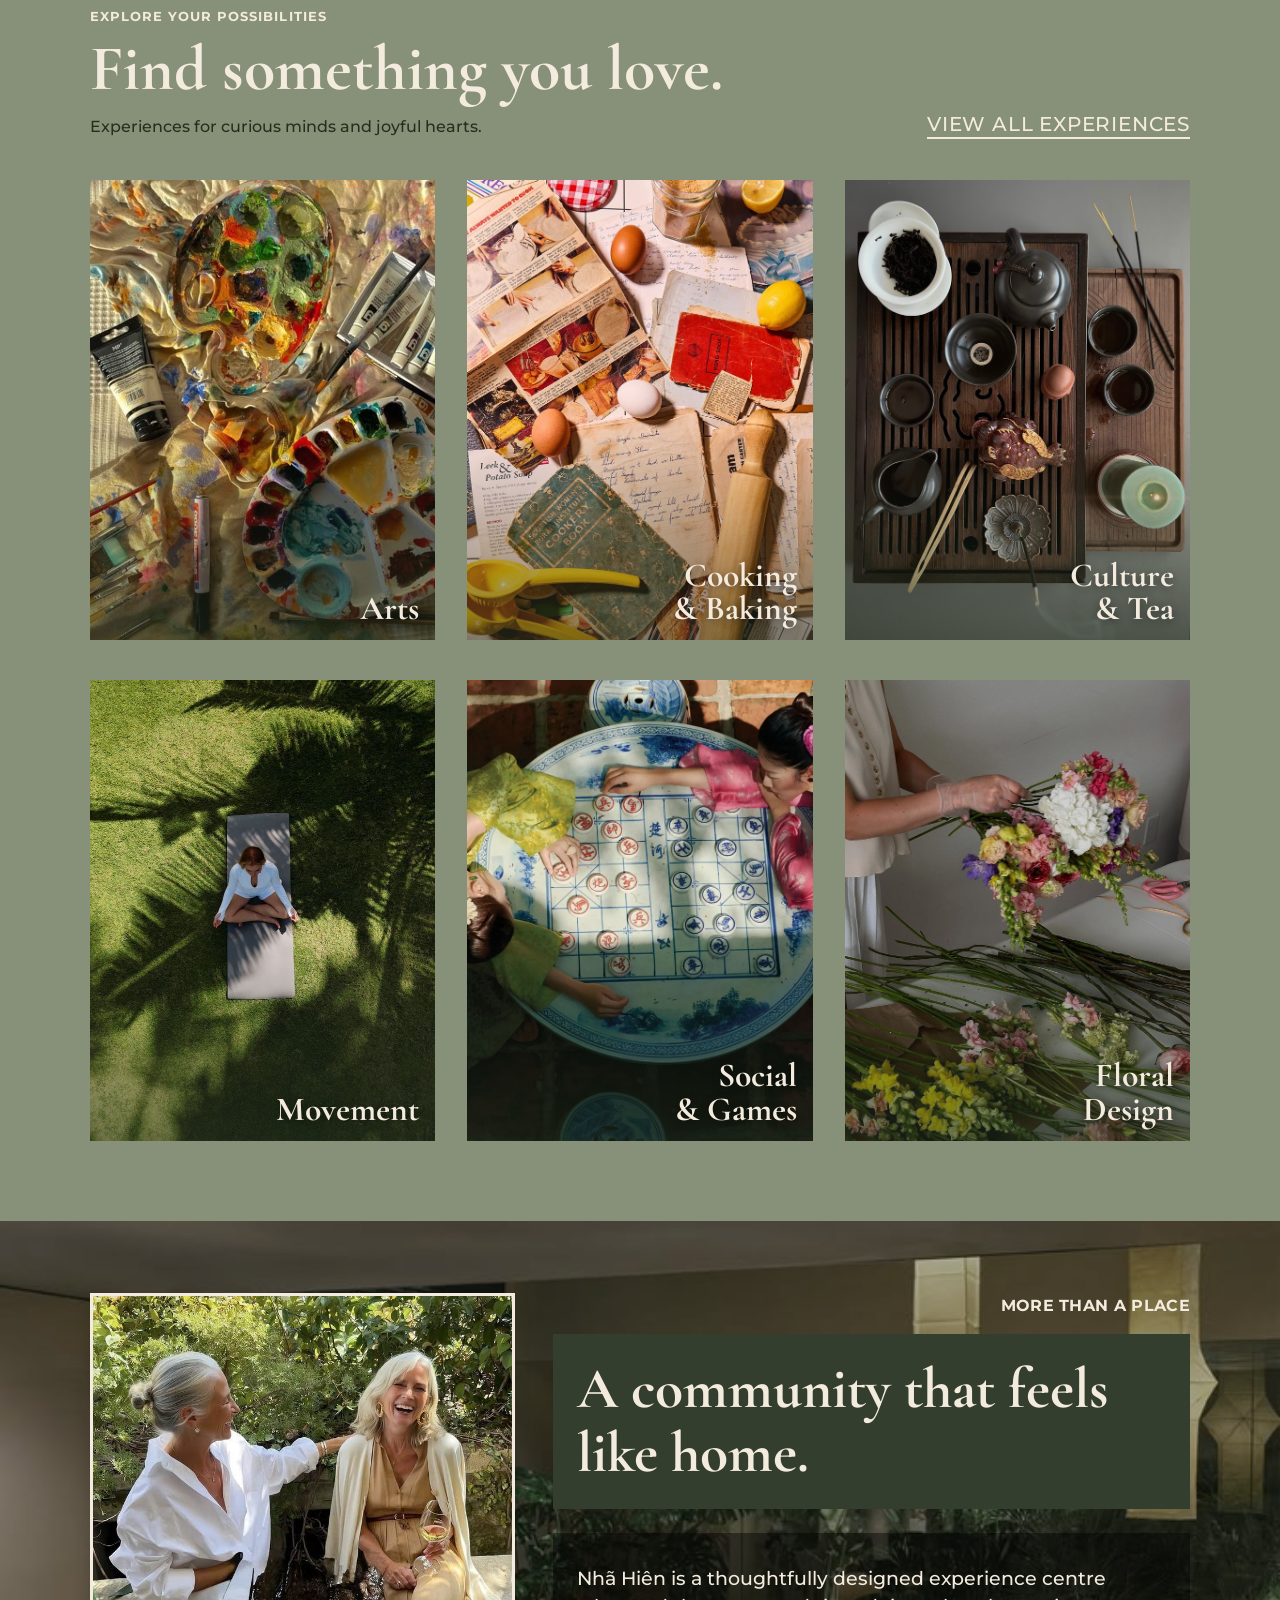
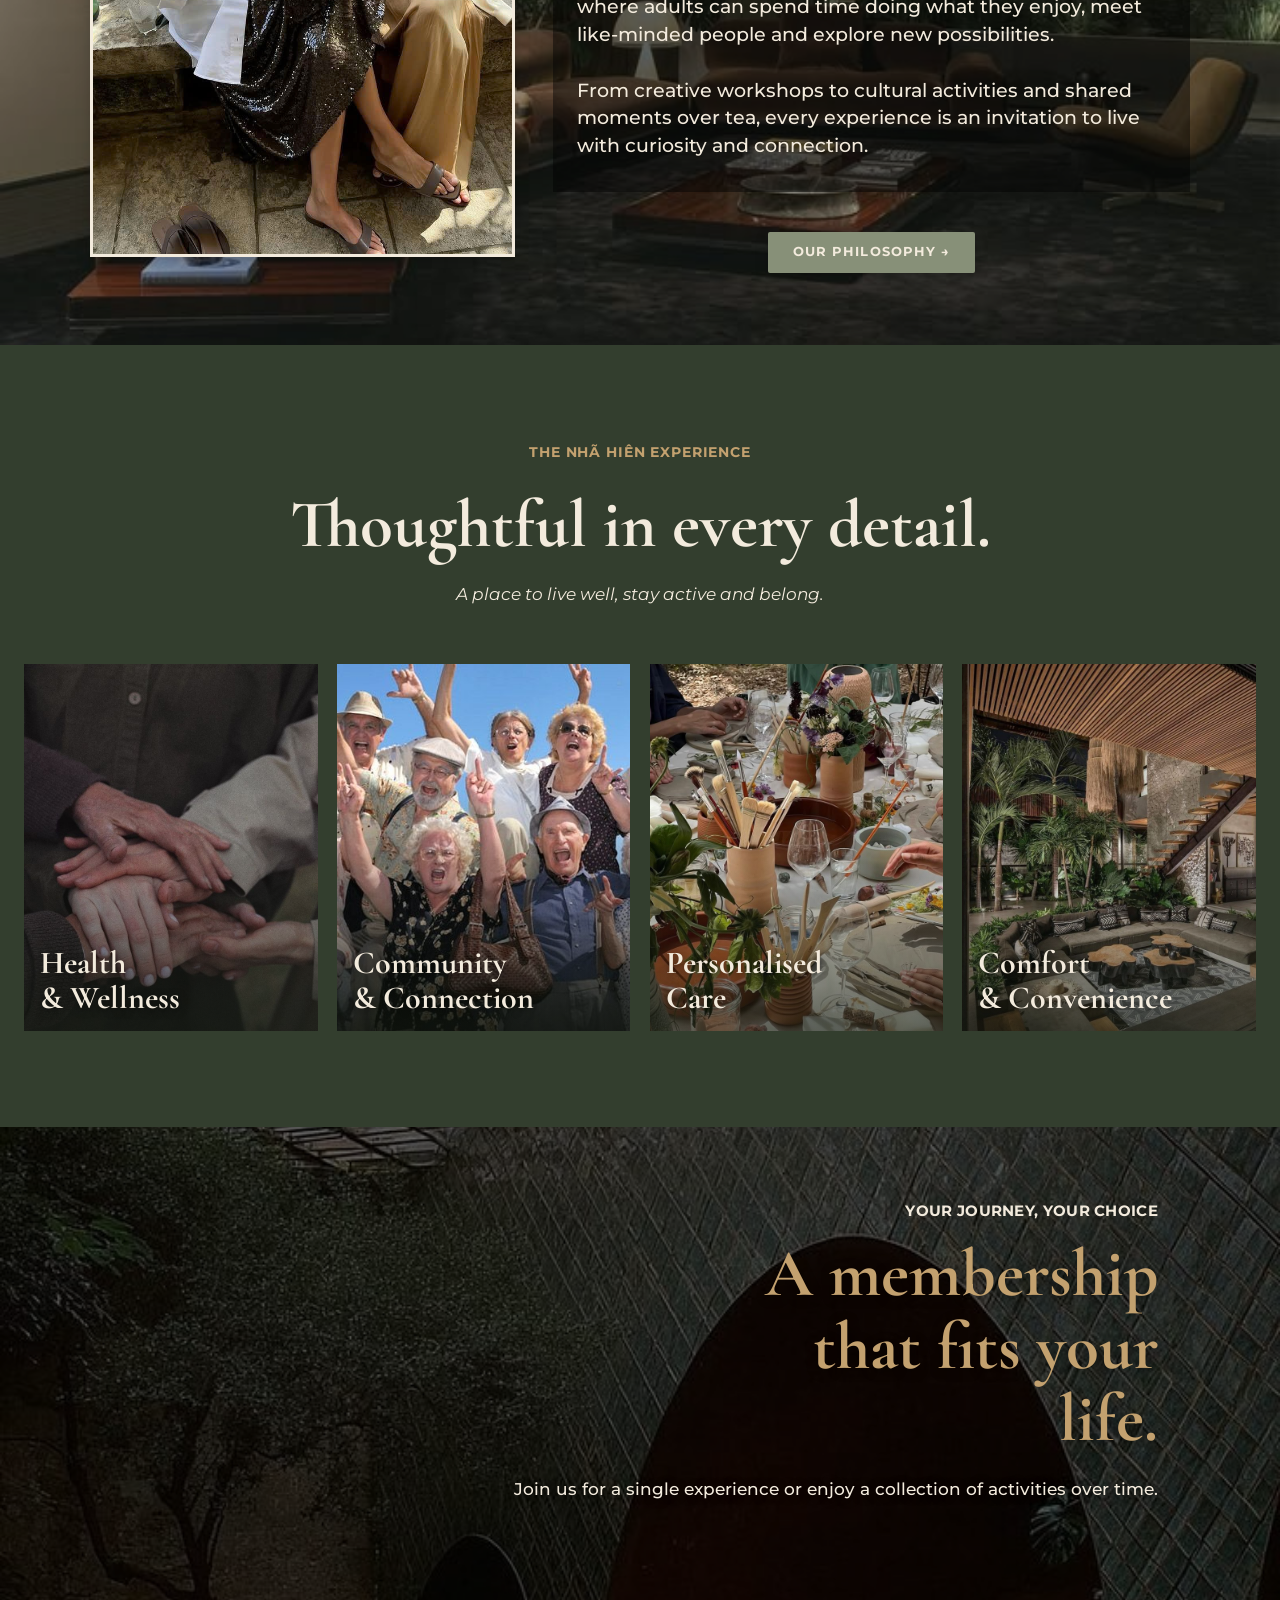
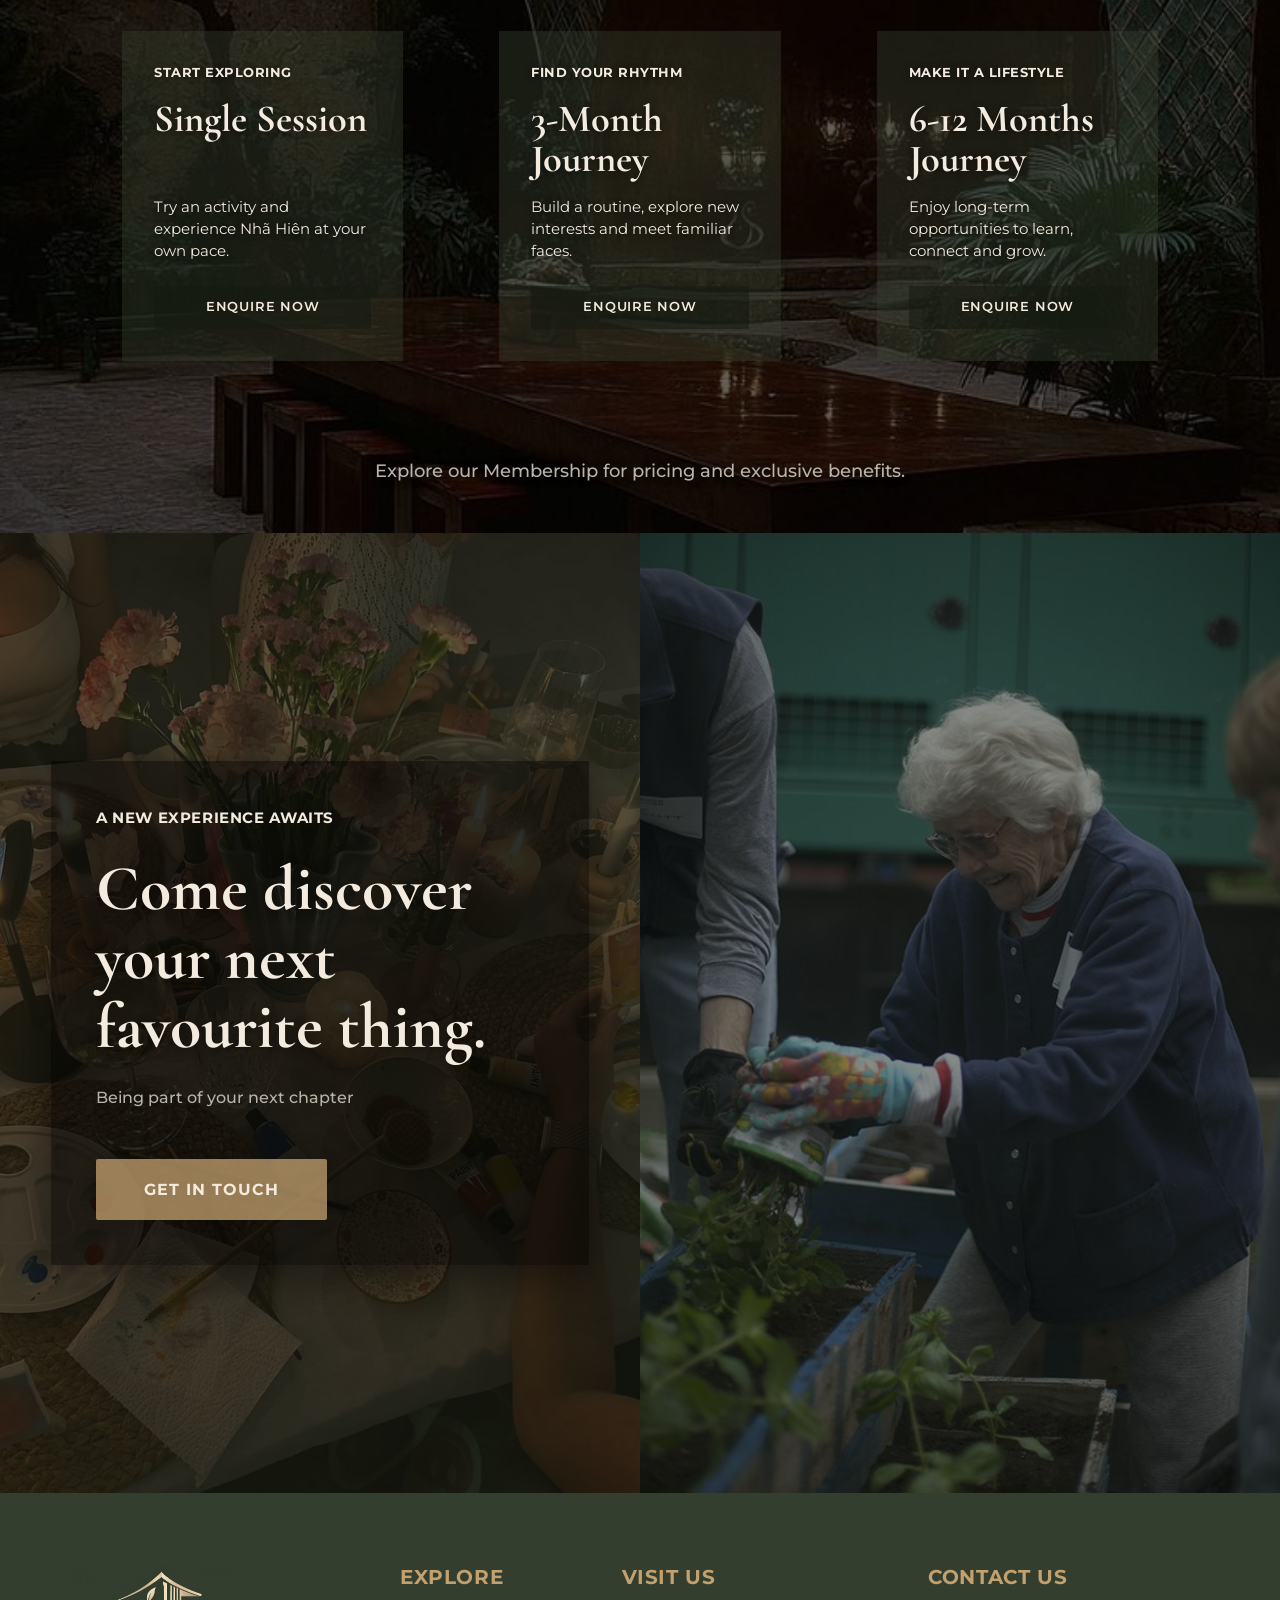
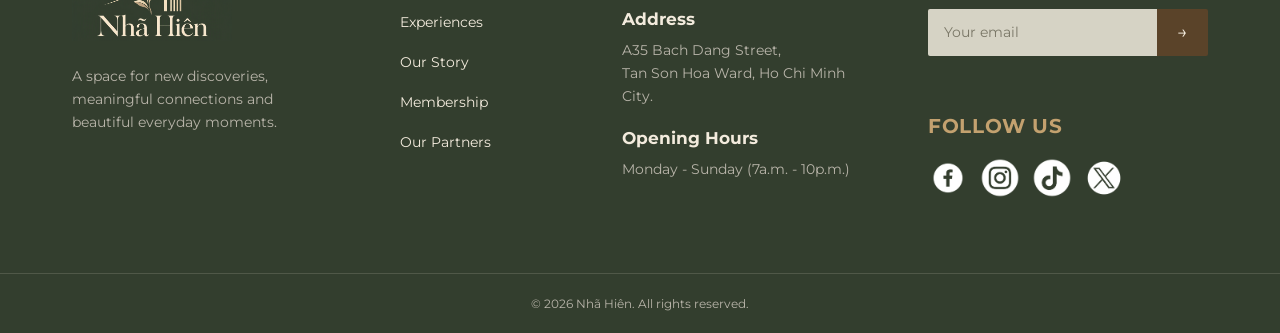
==== commit a1a09a20: "Fix community photo file extension Update the community image path to use the `.jpg` asset." ====
--- a/index.html
+++ b/index.html
@@ -116,7 +116,7 @@
     <section class="community" id="philosophy">
       <div class="community__grid">
         <div class="community__photo reveal">
-          <img src="img/grandmas.jpeg" alt="Two women laughing together" loading="lazy">
+          <img src="img/grandmas.jpg" alt="Two women laughing together" loading="lazy">
         </div>
         <div class="community__content reveal" style="--delay:.1s">
           <p class="community__eyebrow">More than a place</p>
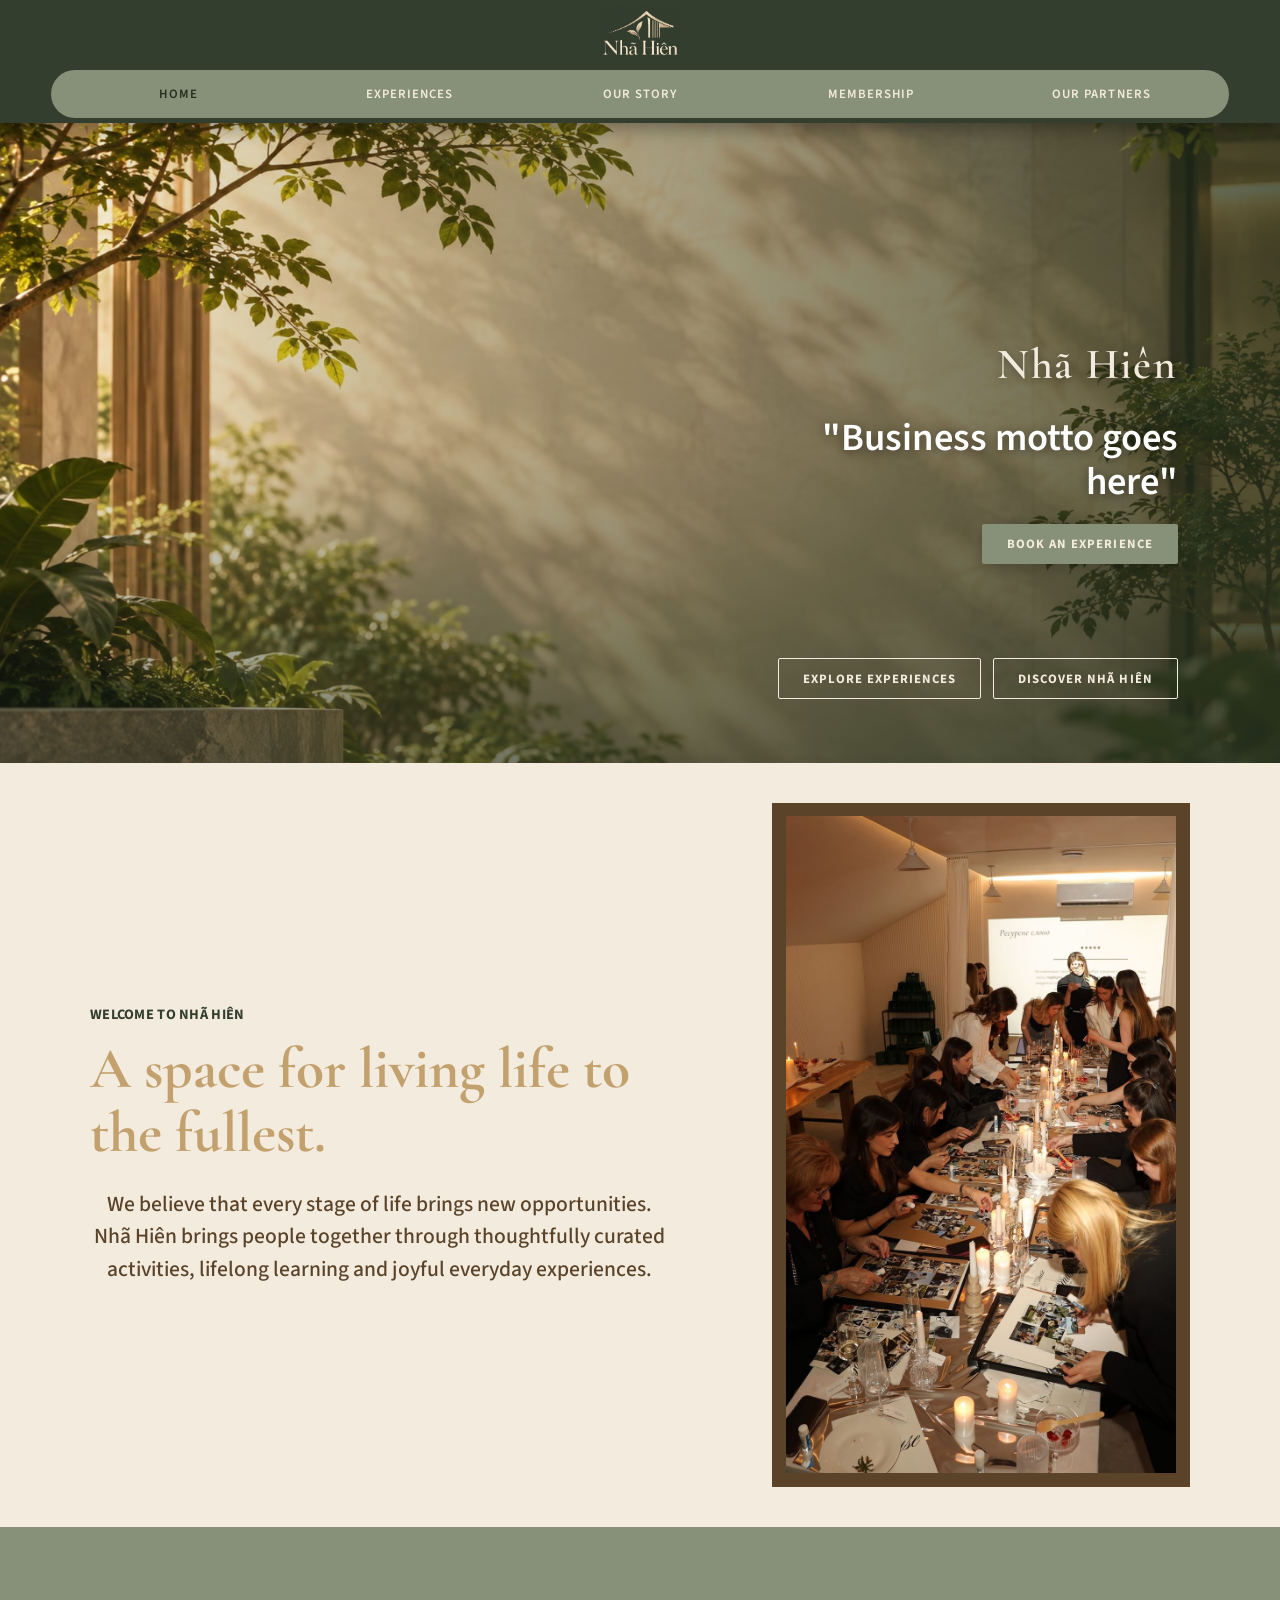
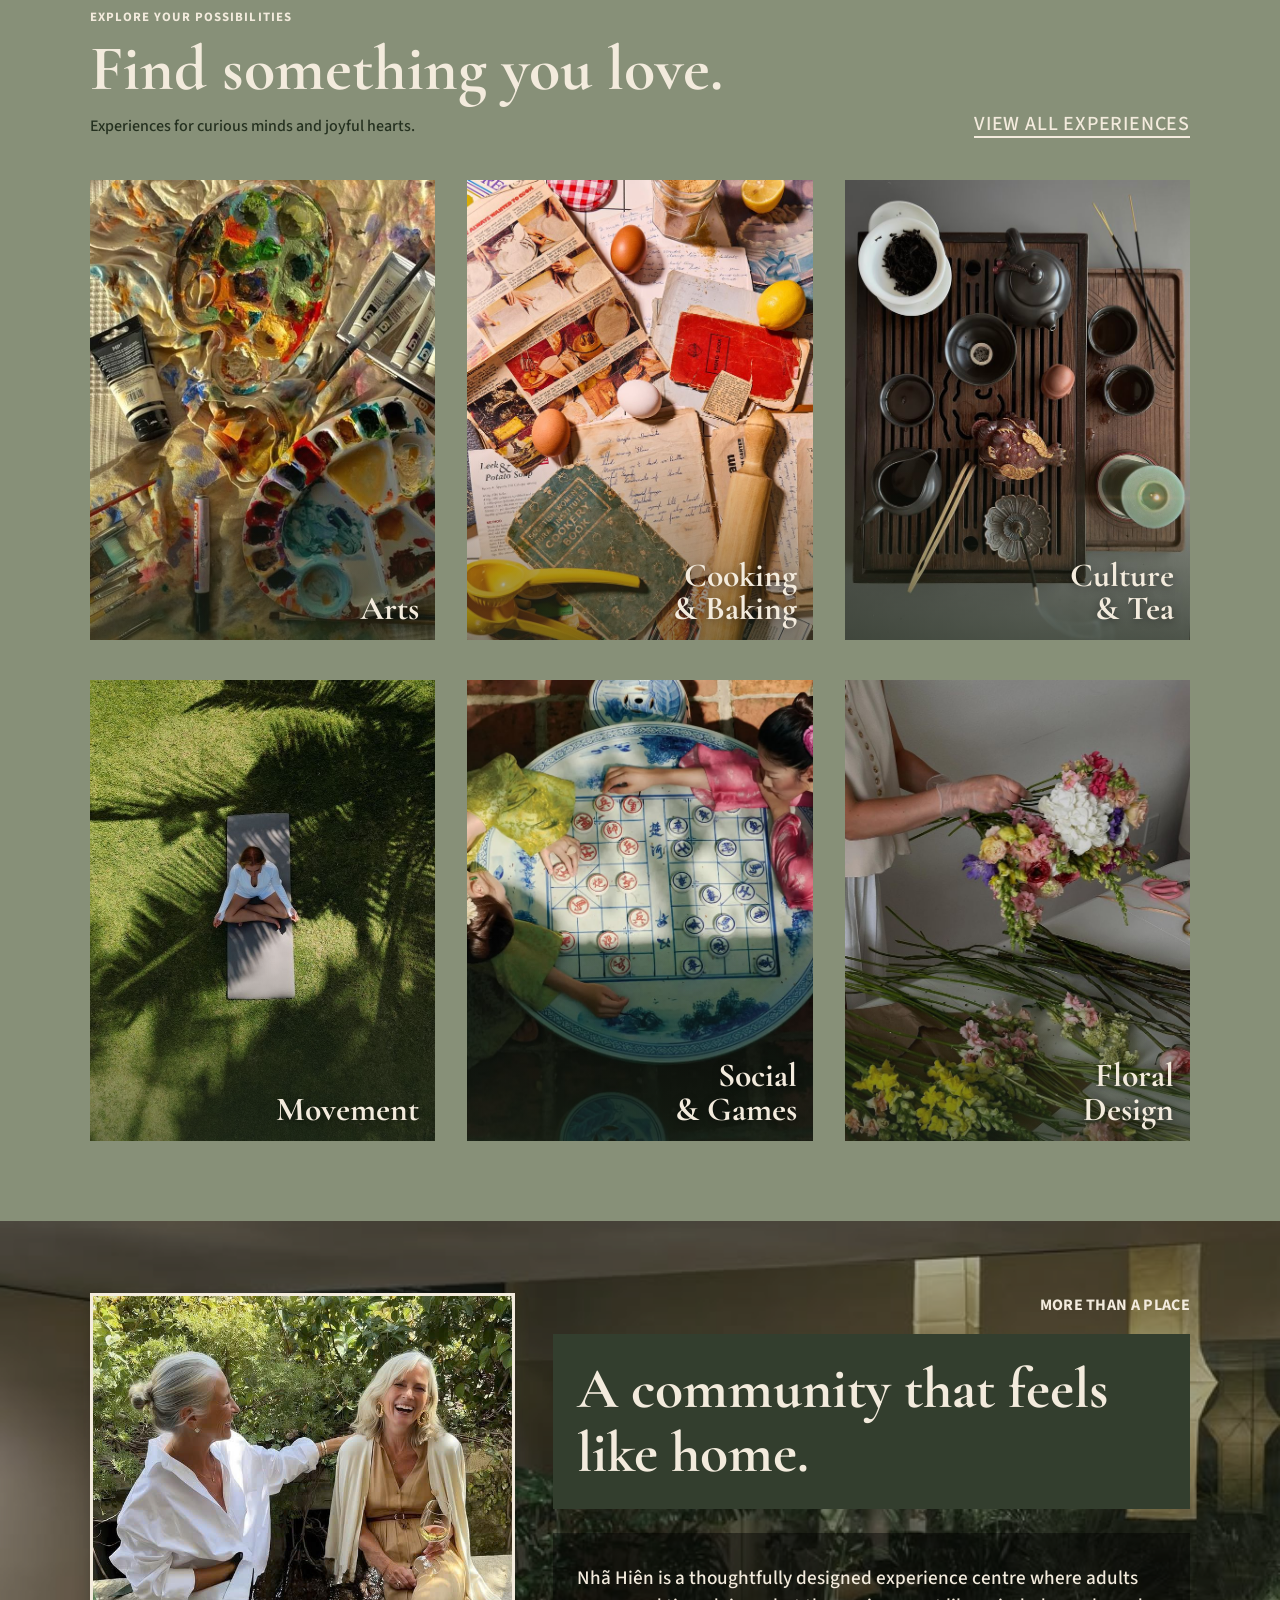
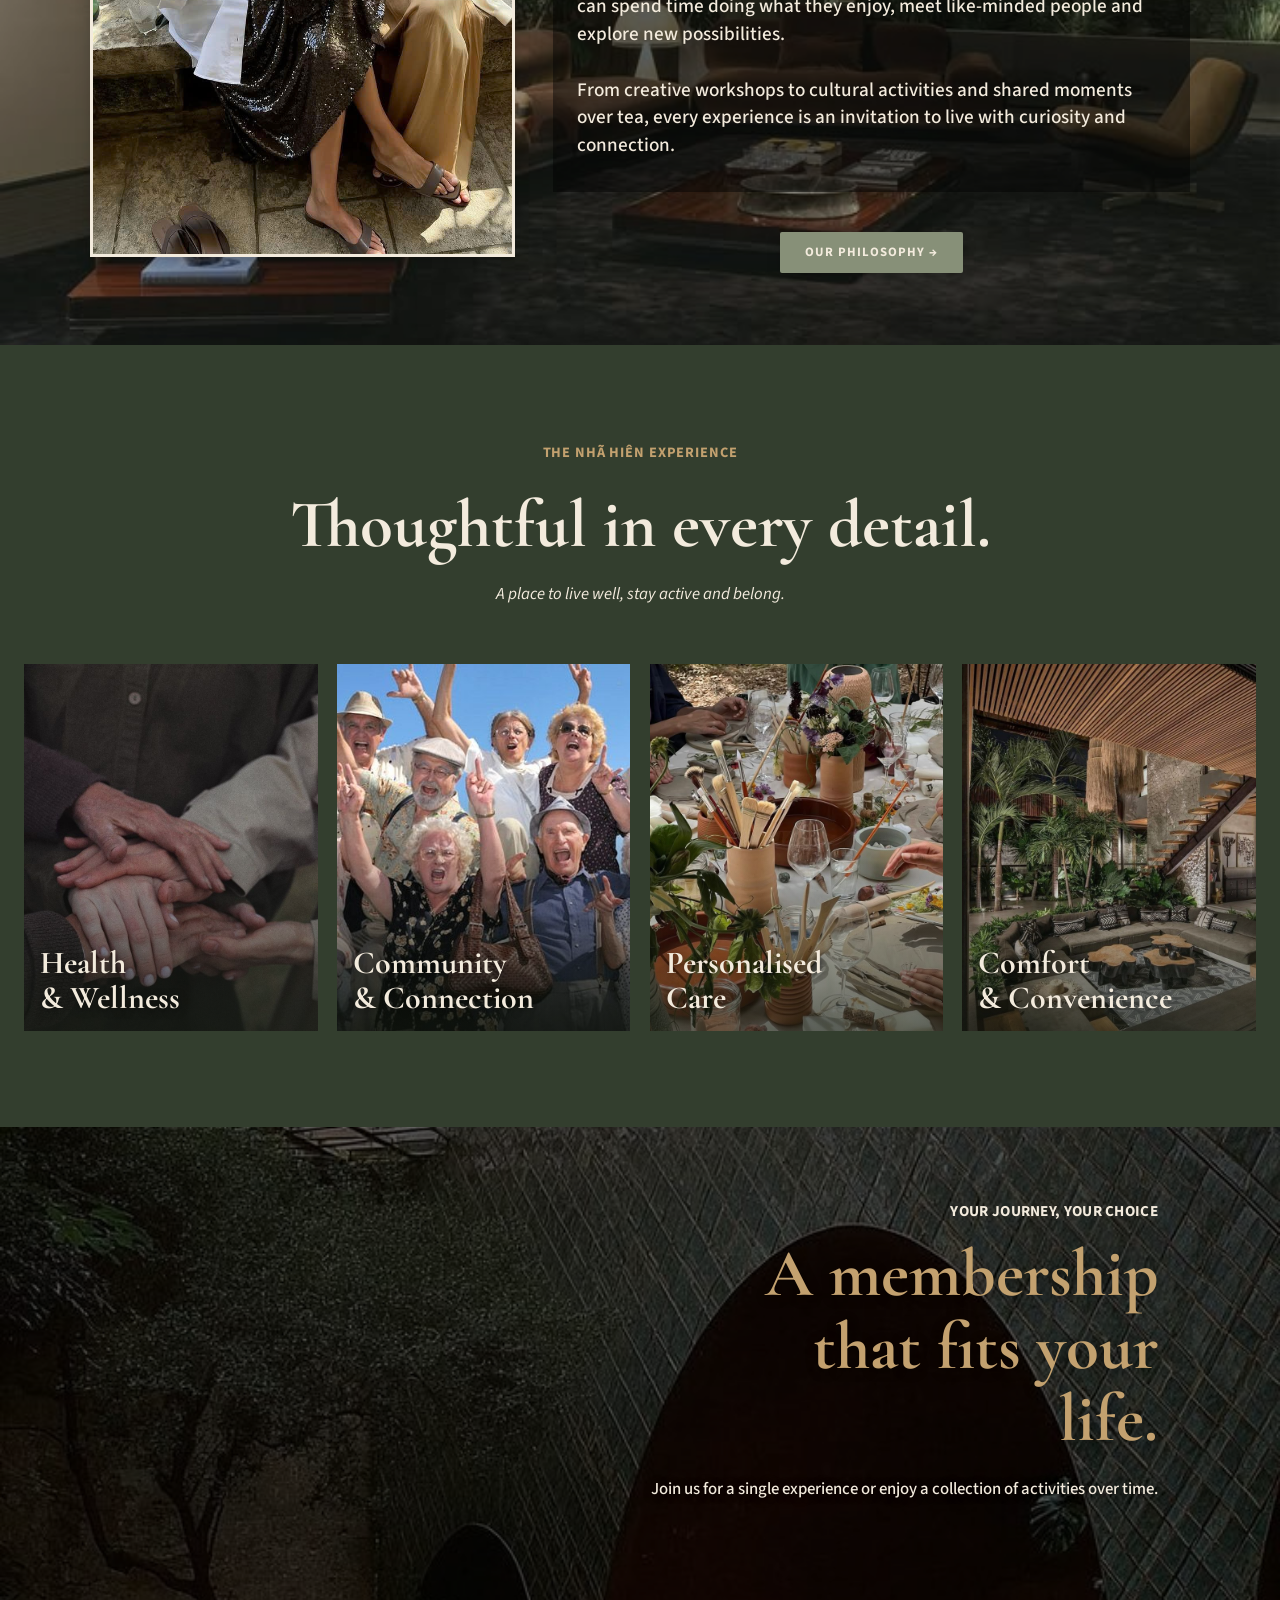
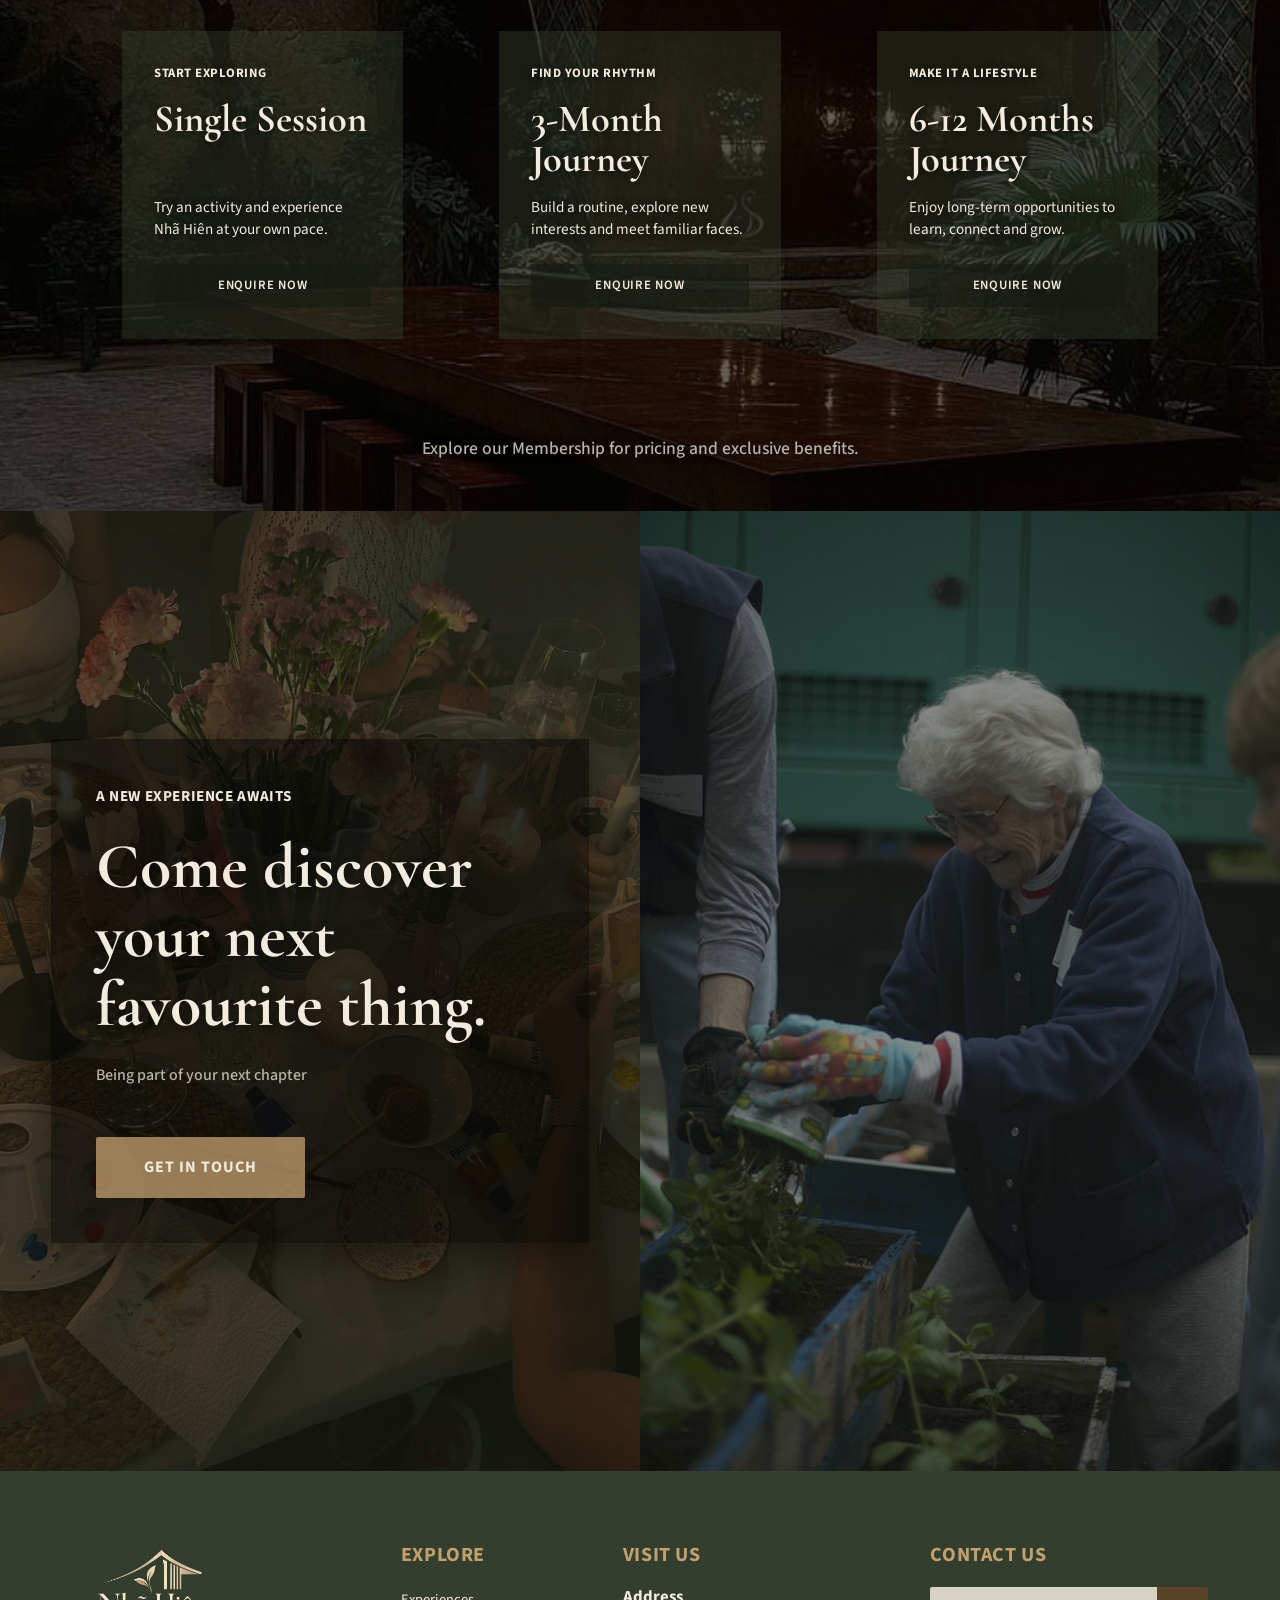
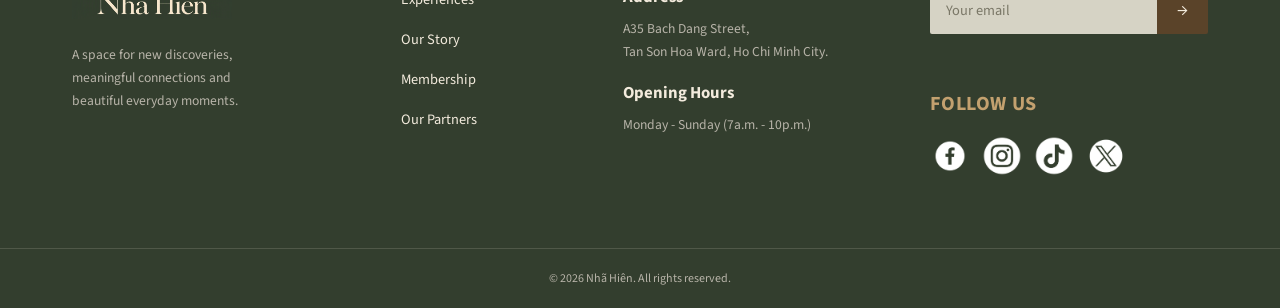
==== commit 22c50075: "Add experiences page and navigation Adds a filterable experiences page with deep-linkable categories" ====
--- a/index.html
+++ b/index.html
@@ -8,7 +8,7 @@
   <link rel="preconnect" href="https://fonts.googleapis.com">
   <link rel="preconnect" href="https://fonts.gstatic.com" crossorigin>
   <link
-    href="https://fonts.googleapis.com/css2?family=Montserrat:ital,wght@0,400;0,500;0,600;0,700;1,400;1,500&display=swap"
+    href="https://fonts.googleapis.com/css2?family=Source+Sans+3:ital,wght@0,200..900;1,200..900&display=swap"
     rel="stylesheet">
   <link href="https://fonts.googleapis.com/css2?family=Cormorant+Garamond:wght@600;700&display=swap" rel="stylesheet">
   <link rel="icon" href="favicon.ico" sizes="48x48">
@@ -26,7 +26,7 @@
     </a>
     <nav class="site-nav" aria-label="Main">
       <a class="site-nav__link is-active" href="index.html" aria-current="page">Home</a>
-      <a class="site-nav__link" href="experience.html">Experience</a>
+      <a class="site-nav__link" href="experience.html">Experiences</a>
       <a class="site-nav__link" href="story.html">Our Story</a>
       <a class="site-nav__link" href="membership.html">Membership</a>
       <a class="site-nav__link" href="partner.html">Our Partners</a>
--- a/styles.css
+++ b/styles.css
@@ -26,7 +26,7 @@
   --color-accent: var(--color-gold);
   --color-secondary: var(--color-walnut);
 
-  --font-body: "Montserrat", sans-serif;
+  --font-body: "Source Sans 3", sans-serif;
   --font-ui: var(--font-body);
   --font-serif: var(--font-body);
 
@@ -141,6 +141,71 @@
   color: var(--color-forest-dark);
 }
 
+/* ===== Inner pages ===== */
+.page-main {
+  min-height: 65vh;
+  background:
+    linear-gradient(180deg, rgba(51, 62, 46, 0.04), rgba(51, 62, 46, 0)),
+    var(--color-bg);
+}
+
+.page-hero {
+  min-height: clamp(13rem, 28vw, 21rem);
+  display: grid;
+  place-items: center;
+  padding: clamp(3rem, 8vw, 6rem) clamp(1rem, 4vw, 2rem);
+  background:
+    linear-gradient(rgba(36, 48, 31, 0.72), rgba(36, 48, 31, 0.72)),
+    url("img/banner.jpg") center / cover;
+  color: var(--color-ivory);
+  text-align: center;
+}
+
+.page-hero__inner {
+  max-width: 52rem;
+}
+
+.page-hero__eyebrow {
+  margin-bottom: 0.75rem;
+  color: var(--color-gold);
+  font-size: clamp(0.75rem, 1.5vw, 0.95rem);
+  font-weight: 700;
+  letter-spacing: 0.16em;
+  text-transform: uppercase;
+}
+
+.page-hero__title {
+  font-family: "Cormorant Garamond", Georgia, serif;
+  font-size: clamp(2.6rem, 7vw, 5.25rem);
+  line-height: 0.95;
+}
+
+.page-content {
+  max-width: 1200px;
+  margin-inline: auto;
+  padding: clamp(3rem, 8vw, 6rem) clamp(1rem, 4vw, 2rem);
+}
+
+.page-content__intro {
+  max-width: 48rem;
+  margin-inline: auto;
+  text-align: center;
+}
+
+.page-content__title {
+  margin-bottom: 1.25rem;
+  color: var(--color-forest);
+  font-family: "Cormorant Garamond", Georgia, serif;
+  font-size: clamp(2rem, 5vw, 3.5rem);
+  line-height: 1.05;
+}
+
+.page-content__text {
+  color: #5d604f;
+  font-size: clamp(1rem, 2vw, 1.15rem);
+  line-height: 1.8;
+}
+
 @media (max-width: 480px) {
   .site-nav {
     gap: 0.25rem;
@@ -217,7 +282,7 @@
   padding: 0.5em 0em;
   color: var(--color-ivory);
   border-radius: var(--radius);
-  font-family: var(--font-ui);
+  font-family: "Cormorant Garamond", Georgia, serif;
   font-size: clamp(1.75rem, 4vw, 2.7rem);
   font-weight: 600;
   letter-spacing: 0.04em;
@@ -1236,4 +1301,201 @@
   .tile img {
     transition: none;
   }
+}
+
+/* ===== Experiences hero + filter ===== */
+.exp-hero {
+  display: flex;
+  align-items: flex-start;
+  min-height: clamp(26rem, 60vw, 36rem);
+  padding: clamp(2.5rem, 7vw, 5rem) clamp(1rem, 5vw, 4rem) clamp(3rem, 8vw, 6rem);
+  background:
+    linear-gradient(rgba(0, 0, 0, 0.72), rgba(0, 0, 0, 0.82)),
+    url("img/bg_exp.jpeg") center / cover no-repeat;
+  color: var(--color-ivory);
+}
+
+.exp-hero__inner {
+  width: 100%;
+  max-width: 1100px;
+  margin-inline: auto;
+}
+
+.exp-hero__eyebrow {
+  margin-bottom: clamp(1rem, 3vw, 2rem);
+  font-size: clamp(0.75rem, 1.6vw, 0.95rem);
+  font-weight: 700;
+  letter-spacing: 0.04em;
+  text-transform: uppercase;
+}
+
+.exp-hero__title {
+  margin-bottom: clamp(1rem, 2.5vw, 1.5rem);
+  color: var(--color-gold);
+  font-family: "Cormorant Garamond", Georgia, serif;
+  font-size: clamp(2.6rem, 7vw, 4.75rem);
+  font-weight: 700;
+  line-height: 1;
+}
+
+.exp-hero__text {
+  max-width: 34rem;
+  margin-bottom: clamp(2rem, 6vw, 4rem);
+  font-size: clamp(0.95rem, 1.8vw, 1.1rem);
+  line-height: 1.55;
+}
+
+.exp-filter {
+  display: flex;
+  flex-wrap: wrap;
+  gap: 0.75rem 1rem;
+}
+
+.exp-filter__btn {
+  min-width: 7.5rem;
+  padding: 0.6rem 1.4rem;
+  border: 1px solid rgba(243, 235, 221, 0.85);
+  border-radius: var(--radius);
+  background-color: transparent;
+  color: var(--color-ivory);
+  font-family: var(--font-ui);
+  font-size: 0.95rem;
+  cursor: pointer;
+  transition:
+    background-color var(--ease),
+    color var(--ease),
+    border-color var(--ease);
+}
+
+.exp-filter__btn:hover {
+  border-color: var(--color-gold);
+  color: var(--color-gold);
+}
+
+.exp-filter__btn:focus-visible {
+  outline: 2px solid var(--color-gold);
+  outline-offset: 3px;
+}
+
+.exp-filter__btn.is-active,
+.exp-filter__btn.is-active:hover {
+  border-color: var(--color-gold);
+  background-color: var(--color-gold);
+  color: var(--color-forest-dark);
+  font-weight: 600;
+}
+
+@media (max-width: 560px) {
+  .exp-filter__btn {
+    flex: 1 1 calc(50% - 0.5rem);
+    min-width: 0;
+    padding-inline: 0.75rem;
+  }
+}
+
+
+/* ===== Experience cards ===== */
+.exp-grid {
+  display: grid;
+  grid-template-columns: repeat(3, minmax(0, 1fr));
+  gap: clamp(1rem, 3vw, 2rem);
+  margin-top: clamp(2.5rem, 7vw, 4.5rem);
+}
+
+.exp-card {
+  position: relative;
+  display: flex;
+  flex-direction: column;
+  justify-content: flex-end;
+  aspect-ratio: 3 / 4;
+  overflow: hidden;
+  background-color: var(--color-forest-dark);
+  color: var(--color-ivory);
+  box-shadow: var(--shadow-soft);
+  isolation: isolate;
+}
+
+.exp-card[hidden] {
+  display: none;
+}
+
+.exp-card__img {
+  position: absolute;
+  inset: 0;
+  z-index: -2;
+  width: 100%;
+  height: 100%;
+  object-fit: cover;
+  transition: transform 0.6s ease;
+}
+
+.exp-card::before {
+  content: "";
+  position: absolute;
+  inset: 0;
+  z-index: -1;
+  background: linear-gradient(rgba(20, 26, 18, 0.15), rgba(20, 26, 18, 0.78));
+}
+
+.exp-card:hover .exp-card__img {
+  transform: scale(1.04);
+}
+
+.exp-card__body {
+  display: flex;
+  flex-direction: column;
+  min-height: 17rem;
+  padding: clamp(1rem, 2.5vw, 1.75rem);
+}
+
+.exp-card__category {
+  margin-bottom: 0.6rem;
+  font-size: 0.85rem;
+  font-weight: 700;
+}
+
+.exp-card__title {
+  margin-bottom: 0.75rem;
+  font-family: "Cormorant Garamond", Georgia, serif;
+  min-height: 2.1em; /* reserve two lines so every card's text lines up */
+  font-size: clamp(1.5rem, 2.6vw, 2.1rem);
+  font-weight: 700;
+  line-height: 1.05;
+}
+
+.exp-card__text {
+  flex: 1;
+  margin-bottom: 1.25rem;
+  font-size: 0.9rem;
+  line-height: 1.45;
+}
+
+.exp-card__link {
+  display: block;
+  border: 0;
+  color: var(--color-ivory);
+  font-size: 0.8rem;
+  letter-spacing: 0.06em;
+  text-align: center;
+  text-decoration: none;
+  text-transform: uppercase;
+  transition: color var(--ease);
+}
+
+.exp-card__link:hover,
+.exp-card__link:focus-visible {
+  color: var(--color-gold);
+  text-decoration: none;
+}
+
+.exp-empty {
+  margin-top: 2.5rem;
+  font-size: 1.05rem;
+}
+
+@media (max-width: 800px) {
+  .exp-grid {
+    grid-template-columns: minmax(0, 1fr);
+    max-width: 24rem;
+  }
 }
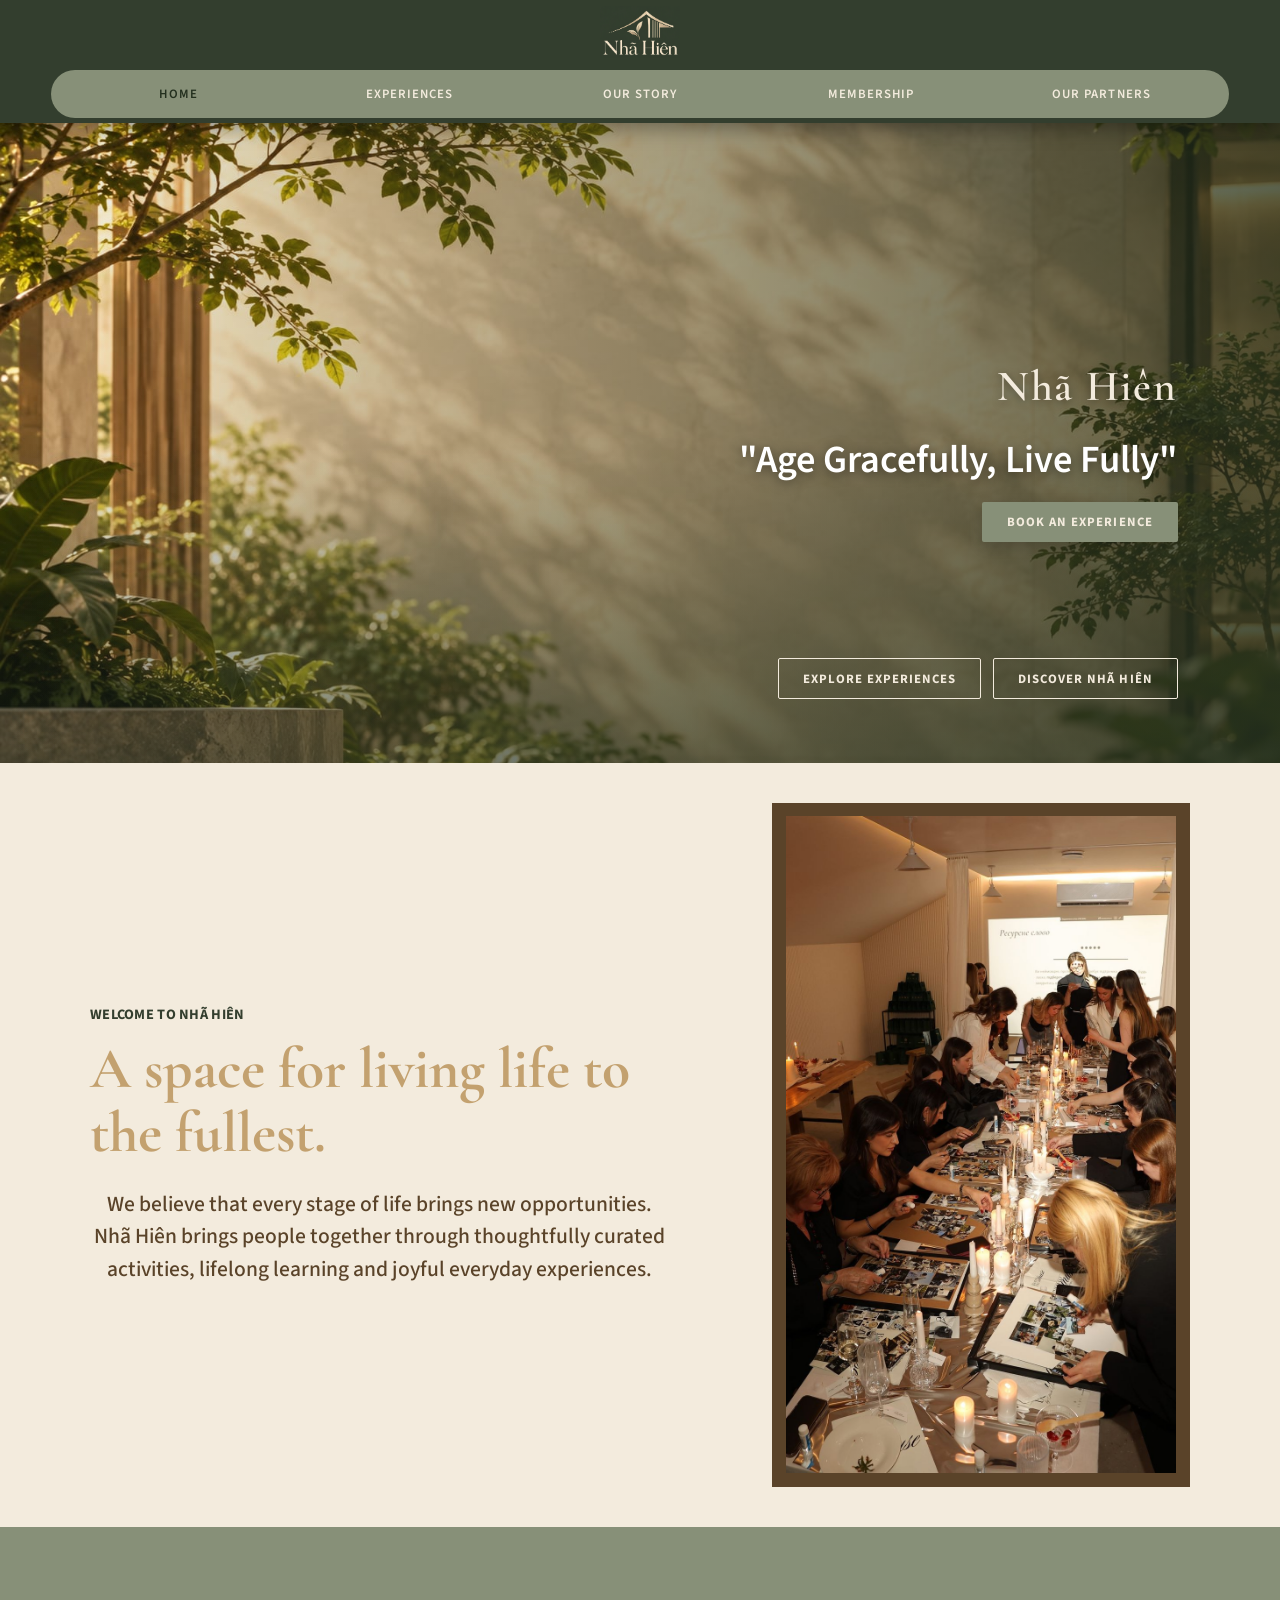
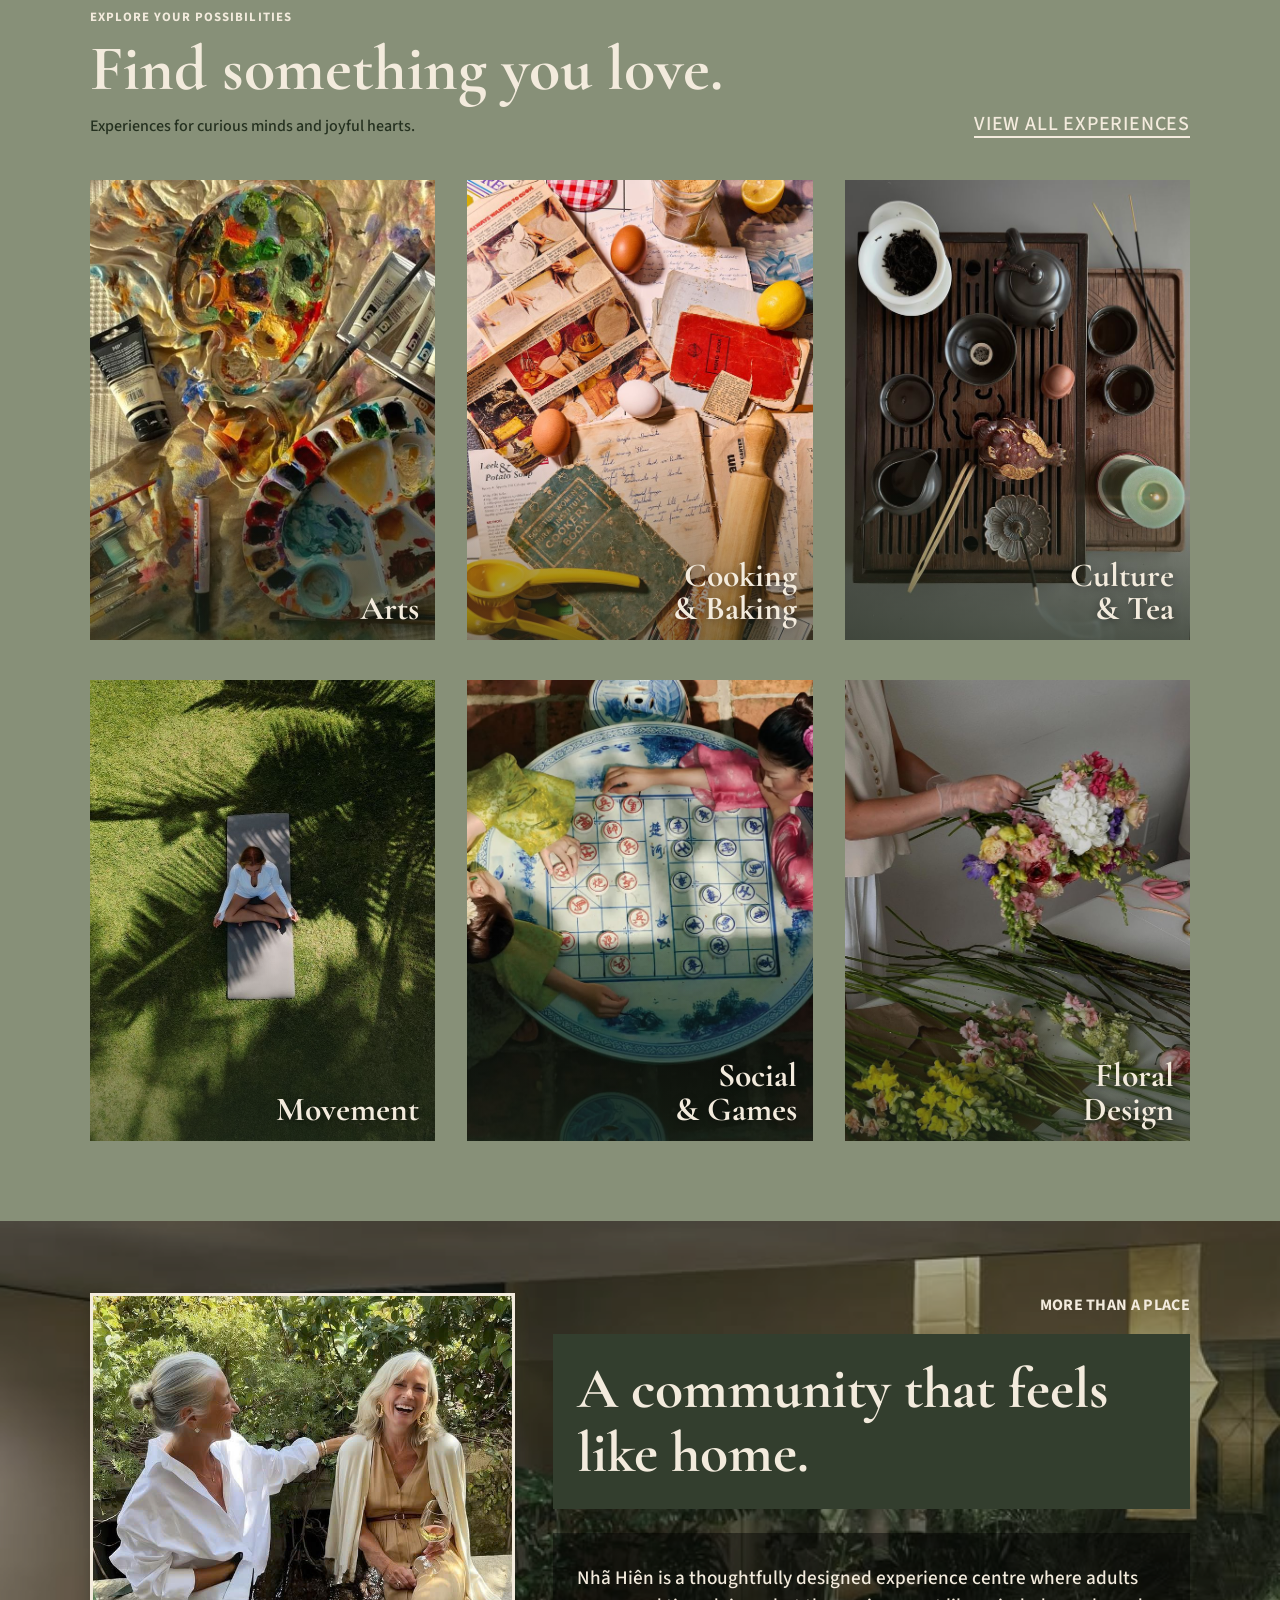
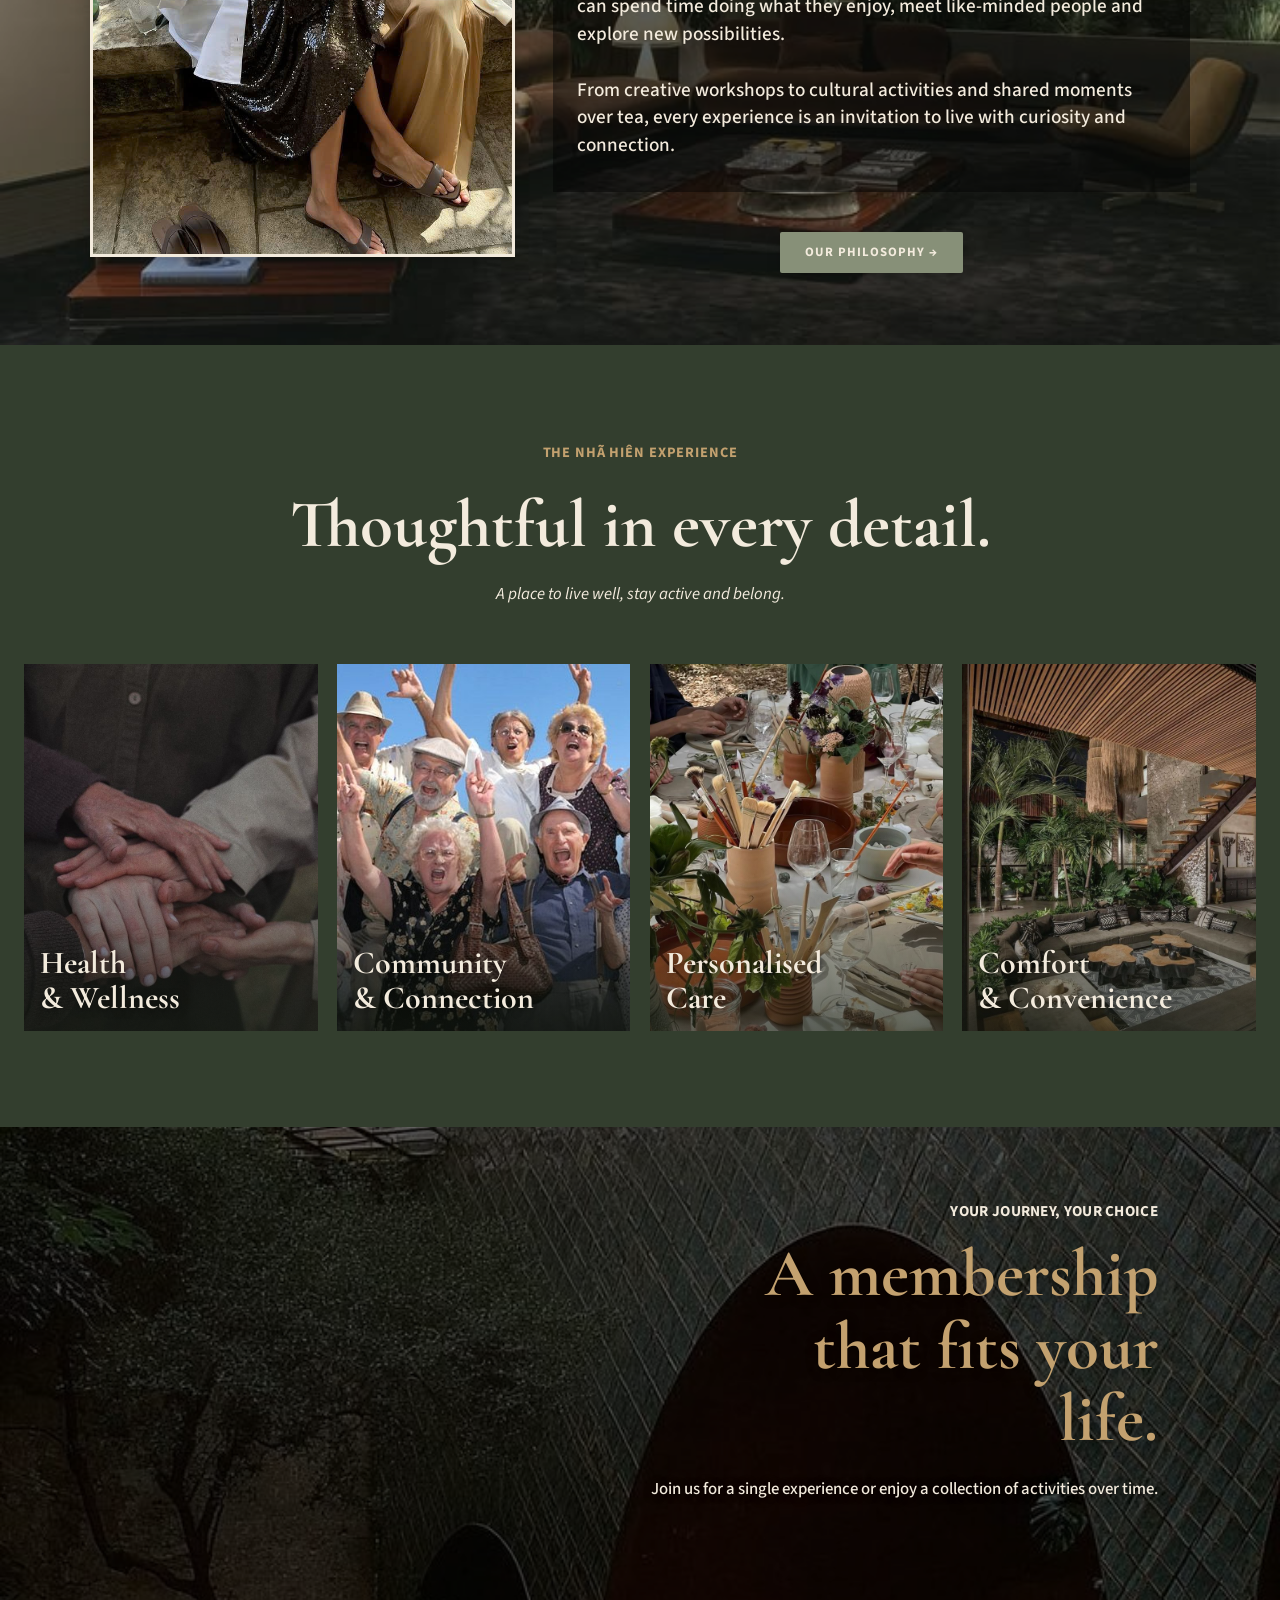
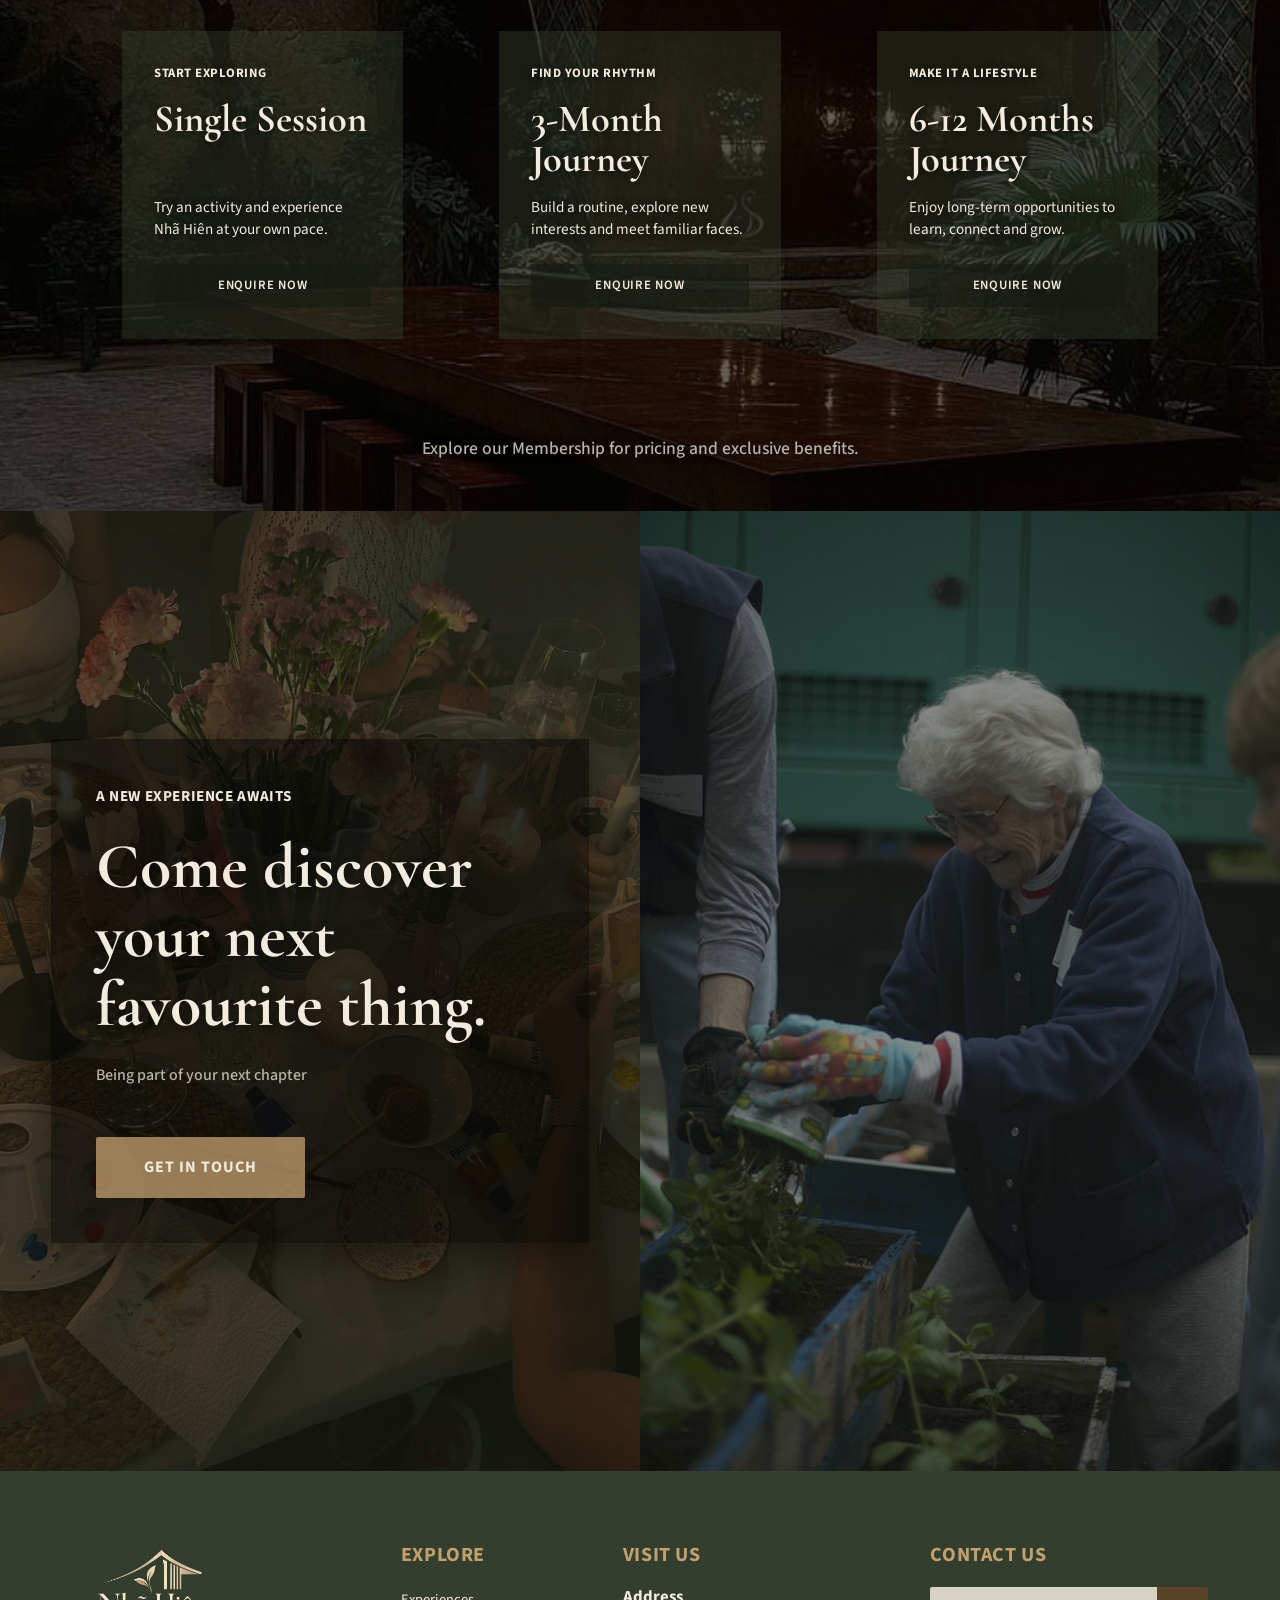
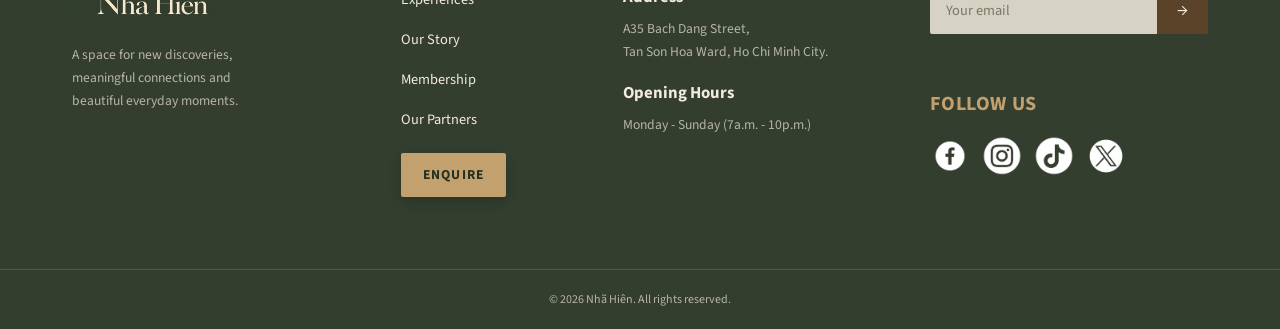
==== commit d0fd3f90: "Add enquiry flow and refresh site pages Add an enquiry form with activity preselection and client-si" ====
--- a/index.html
+++ b/index.html
@@ -12,9 +12,9 @@
     rel="stylesheet">
   <link href="https://fonts.googleapis.com/css2?family=Cormorant+Garamond:wght@600;700&display=swap" rel="stylesheet">
   <link rel="icon" href="favicon.ico" sizes="48x48">
-  <link rel="icon" type="image/png" sizes="32x32" href="img/favicon-32.png">
-  <link rel="icon" type="image/png" sizes="512x512" href="img/favicon-512.png">
-  <link rel="apple-touch-icon" href="img/apple-touch-icon.png">
+  <link rel="icon" type="image/png" sizes="32x32" href="img/brand/favicon-32.png">
+  <link rel="icon" type="image/png" sizes="512x512" href="img/brand/favicon-512.png">
+  <link rel="apple-touch-icon" href="img/brand/apple-touch-icon.png">
   <link rel="stylesheet" href="styles.css">
   <script>document.documentElement.classList.add("js");</script>
 </head>
@@ -22,7 +22,7 @@
 <body>
   <header class="site-header">
     <a class="site-header__brand" href="index.html">
-      <img src="img/logo.png" alt="Nhã Hiên">
+      <img src="img/brand/logo.png" alt="Nhã Hiên">
     </a>
     <nav class="site-nav" aria-label="Main">
       <a class="site-nav__link is-active" href="index.html" aria-current="page">Home</a>
@@ -37,12 +37,12 @@
     <!-- Hero -->
     <section class="section section--dark hero-section" id="home">
       <div class="hero-banner">
-        <img class="hero-banner__image" src="img/banner.jpg" alt="Sunlit garden terrace surrounded by greenery">
+        <img class="hero-banner__image" src="img/backgrounds/banner.jpg" alt="Sunlit garden terrace surrounded by greenery">
         <div class="hero-banner__content">
           <div class="hero-banner__main">
             <div class="hero-banner__heading">
               <p class="hero-banner__brand">Nhã Hiên</p>
-              <h1 class="hero-banner__title">"Business motto goes here"</h1>
+              <h1 class="hero-banner__title">"Age Gracefully, Live Fully"</h1>
             </div>
             <a class="button button--primary hero-banner__button" href="#contact">Book An Experience</a>
           </div>
@@ -66,7 +66,7 @@
           </p>
         </div>
         <div class="about-section__media">
-          <img src="img/about.jpg" alt="Image">
+          <img src="img/home/about.jpg" alt="Image">
         </div>
       </div>
     </section>
@@ -85,27 +85,27 @@
 
         <div class="explore__grid">
           <a class="tile reveal" href="experience.html#arts" style="--delay:.00s">
-            <img src="img/arts.jpeg" alt="Paint palette and brushes on a studio table" loading="lazy">
+            <img src="img/home/arts.jpeg" alt="Paint palette and brushes on a studio table" loading="lazy">
             <span class="tile__label">Arts</span>
           </a>
           <a class="tile reveal" href="experience.html#baking" style="--delay:.08s">
-            <img src="img/baking.jpeg" alt="Vintage recipes, eggs and a rolling pin" loading="lazy">
+            <img src="img/experiences/baking.jpeg" alt="Vintage recipes, eggs and a rolling pin" loading="lazy">
             <span class="tile__label">Cooking<br>&amp; Baking</span>
           </a>
           <a class="tile reveal" href="experience.html#tea" style="--delay:.16s">
-            <img src="img/tea.jpeg" alt="Traditional tea tray with incense" loading="lazy">
+            <img src="img/experiences/tea.jpeg" alt="Traditional tea tray with incense" loading="lazy">
             <span class="tile__label">Culture<br>&amp; Tea</span>
           </a>
           <a class="tile tile--left reveal" href="experience.html#movement" style="--delay:.00s">
-            <img src="img/meditate.jpeg" alt="Person meditating on a mat in a sunlit garden" loading="lazy">
+            <img src="img/home/meditate.jpeg" alt="Person meditating on a mat in a sunlit garden" loading="lazy">
             <span class="tile__label">Movement</span>
           </a>
           <a class="tile reveal" href="experience.html#games" style="--delay:.08s">
-            <img src="img/boardgame.jpeg" alt="Two people playing Chinese chess" loading="lazy">
+            <img src="img/home/boardgame.jpeg" alt="Two people playing Chinese chess" loading="lazy">
             <span class="tile__label">Social<br>&amp; Games</span>
           </a>
           <a class="tile reveal" href="experience.html#floral" style="--delay:.16s">
-            <img src="img/flowers.jpeg" alt="Hands arranging a fresh flower bouquet" loading="lazy">
+            <img src="img/home/flowers.jpeg" alt="Hands arranging a fresh flower bouquet" loading="lazy">
             <span class="tile__label">Floral<br>Design</span>
           </a>
         </div>
@@ -116,7 +116,7 @@
     <section class="community" id="philosophy">
       <div class="community__grid">
         <div class="community__photo reveal">
-          <img src="img/grandmas.jpg" alt="Two women laughing together" loading="lazy">
+          <img src="img/home/grandmas.jpg" alt="Two women laughing together" loading="lazy">
         </div>
         <div class="community__content reveal" style="--delay:.1s">
           <p class="community__eyebrow">More than a place</p>
@@ -146,19 +146,19 @@
         </div>
         <ul class="detail__grid">
           <li class="detail-tile reveal" style="--delay:.00s">
-            <img src="img/health.jpeg" alt="Hands resting together in support" loading="lazy">
+            <img src="img/home/health.jpeg" alt="Hands resting together in support" loading="lazy">
             <span class="detail-tile__label">Health<br>&amp; Wellness</span>
           </li>
           <li class="detail-tile reveal" style="--delay:.08s">
-            <img src="img/community.jpeg" alt="Group of older adults celebrating together" loading="lazy">
+            <img src="img/home/community.jpeg" alt="Group of older adults celebrating together" loading="lazy">
             <span class="detail-tile__label">Community<br>&amp; Connection</span>
           </li>
           <li class="detail-tile reveal" style="--delay:.16s">
-            <img src="img/care.jpeg" alt="Beautifully set table with tableware" loading="lazy">
+            <img src="img/home/care.jpeg" alt="Beautifully set table with tableware" loading="lazy">
             <span class="detail-tile__label">Personalised<br>Care</span>
           </li>
           <li class="detail-tile reveal" style="--delay:.24s">
-            <img src="img/comfort.jpeg" alt="Comfortable lounge surrounded by greenery" loading="lazy">
+            <img src="img/home/comfort.jpeg" alt="Comfortable lounge surrounded by greenery" loading="lazy">
             <span class="detail-tile__label">Comfort<br>&amp; Convenience</span>
           </li>
         </ul>
@@ -208,7 +208,7 @@
         </div>
       </div>
       <div class="discover__media">
-        <img src="img/grandma_plant.jpeg" alt="Woman enjoying gardening in a community garden" loading="lazy">
+        <img src="img/home/grandma_plant.jpeg" alt="Woman enjoying gardening in a community garden" loading="lazy">
       </div>
     </section>
   </main>
@@ -217,7 +217,7 @@
     <div class="site-footer__inner">
       <div class="site-footer__brand">
         <a href="index.html" aria-label="Nhã Hiên home">
-          <img class="site-footer__logo" src="img/logo.png" alt="Nhã Hiên">
+          <img class="site-footer__logo" src="img/brand/logo.png" alt="Nhã Hiên">
         </a>
         <p class="site-footer__tagline">A space for new discoveries, meaningful connections and beautiful everyday
           moments.</p>
@@ -230,6 +230,7 @@
           <li><a href="story.html">Our Story</a></li>
           <li><a href="membership.html">Membership</a></li>
           <li><a href="partner.html">Our Partners</a></li>
+          <li><a href="booking.html">Enquire</a></li>
         </ul>
       </nav>
 
@@ -257,16 +258,16 @@
         <h2 class="site-footer__heading site-footer__heading--spaced">Follow us</h2>
         <ul class="site-footer__social">
           <li>
-            <a href="#" aria-label="Facebook"><img src="img/fb_logo.png" alt="" loading="lazy"></a>
-          </li>
-          <li>
-            <a href="#" aria-label="Instagram"><img src="img/ins_logo.png" alt="" loading="lazy"></a>
-          </li>
-          <li>
-            <a href="#" aria-label="TikTok"><img src="img/tiktok_logo.png" alt="" loading="lazy"></a>
-          </li>
-          <li>
-            <a href="#" aria-label="X"><img src="img/x_logo.png" alt="" loading="lazy"></a>
+            <a href="#" aria-label="Facebook"><img src="img/social/fb_logo.png" alt="" loading="lazy"></a>
+          </li>
+          <li>
+            <a href="#" aria-label="Instagram"><img src="img/social/ins_logo.png" alt="" loading="lazy"></a>
+          </li>
+          <li>
+            <a href="#" aria-label="TikTok"><img src="img/social/tiktok_logo.png" alt="" loading="lazy"></a>
+          </li>
+          <li>
+            <a href="#" aria-label="X"><img src="img/social/x_logo.png" alt="" loading="lazy"></a>
           </li>
         </ul>
       </div>
--- a/styles.css
+++ b/styles.css
@@ -156,7 +156,7 @@
   padding: clamp(3rem, 8vw, 6rem) clamp(1rem, 4vw, 2rem);
   background:
     linear-gradient(rgba(36, 48, 31, 0.72), rgba(36, 48, 31, 0.72)),
-    url("img/banner.jpg") center / cover;
+    url("img/backgrounds/banner.jpg") center / cover;
   color: var(--color-ivory);
   text-align: center;
 }
@@ -215,6 +215,767 @@
   .site-nav__link {
     font-size: 0.68rem;
     letter-spacing: 0.04em;
+  }
+}
+
+/* ===== Our Story: vision section ===== */
+.story-vision {
+  display: flex;
+  align-items: center;
+  min-height: clamp(26rem, 52vw, 38rem);
+  padding: clamp(3rem, 8vw, 6rem) clamp(1.25rem, 6vw, 5rem);
+  background:
+    linear-gradient(90deg,
+      rgba(36, 48, 31, 0.94) 0%,
+      rgba(36, 48, 31, 0.8) 40%,
+      rgba(36, 48, 31, 0.2) 75%,
+      rgba(36, 48, 31, 0) 100%),
+    url("img/backgrounds/bg_1.png") center / cover no-repeat;
+  background-color: var(--color-forest-dark);
+  color: var(--color-ivory);
+}
+
+.story-vision__inner {
+  width: 100%;
+  max-width: 34rem;
+}
+
+.story-vision__eyebrow {
+  margin-bottom: clamp(0.9rem, 2.5vw, 1.5rem);
+  color: var(--color-gold);
+  font-size: clamp(0.75rem, 1.6vw, 0.9rem);
+  font-weight: 700;
+  letter-spacing: 0.06em;
+  text-transform: uppercase;
+}
+
+.story-vision__title {
+  margin-bottom: clamp(1.25rem, 3vw, 2rem);
+  color: var(--color-ivory);
+  font-family: "Cormorant Garamond", Georgia, serif;
+  font-size: clamp(2.04rem, 5.1vw, 3.6125rem);
+  font-weight: 700;
+  line-height: 1.08;
+}
+
+.story-vision__title em {
+  display: block;
+  font-style: italic;
+  font-weight: 600;
+}
+
+.story-vision__text {
+  max-width: 28rem;
+  margin-bottom: clamp(1.5rem, 3.5vw, 2.25rem);
+  color: rgba(243, 235, 221, 0.92);
+  font-size: clamp(0.85rem, 1.53vw, 0.9775rem);
+  line-height: 1.55;
+}
+
+.story-vision__link {
+  display: inline-block;
+  padding: 0.9rem 2rem;
+  border-radius: var(--radius);
+  background-color: var(--color-gold);
+  box-shadow: var(--shadow-soft);
+  color: var(--color-forest-dark);
+  font-size: 0.85rem;
+  font-weight: 700;
+  letter-spacing: 0.08em;
+  line-height: 1.25;
+  text-align: center;
+  text-decoration: none;
+  text-transform: uppercase;
+  transition:
+    background-color var(--ease),
+    color var(--ease),
+    transform var(--ease),
+    box-shadow var(--ease);
+}
+
+.story-vision__link:hover,
+.story-vision__link:focus-visible {
+  background-color: var(--color-ivory);
+  color: var(--color-forest-dark);
+  transform: translateY(-2px);
+  box-shadow: 0 8px 20px rgba(0, 0, 0, 0.28);
+}
+
+@media (max-width: 640px) {
+  .story-vision {
+    background:
+      linear-gradient(180deg, rgba(36, 48, 31, 0.82), rgba(36, 48, 31, 0.7)),
+      url("img/backgrounds/bg_1.png") 70% center / cover no-repeat;
+    background-color: var(--color-forest-dark);
+  }
+}
+
+/* ===== Our Story: philosophy section ===== */
+.story-philosophy {
+  display: flex;
+  align-items: stretch;
+  min-height: clamp(32rem, 68vw, 52rem);
+  padding: clamp(1rem, 4vw, 3rem);
+  background:
+    linear-gradient(rgba(20, 26, 18, 0.35), rgba(20, 26, 18, 0.35)),
+    url("img/backgrounds/bg_2.png") center / cover no-repeat;
+  background-color: var(--color-forest-dark);
+  color: var(--color-ivory);
+}
+
+.story-philosophy__panel {
+  display: flex;
+  flex: 1;
+  flex-direction: column;
+  padding: clamp(1.5rem, 4vw, 3.5rem) clamp(1rem, 4vw, 3rem);
+  background-color: rgba(20, 20, 16, 0.55);
+  text-align: center;
+}
+
+.story-philosophy__main {
+  max-width: 60rem;
+  margin-inline: auto;
+}
+
+.story-philosophy__eyebrow {
+  margin-bottom: clamp(0.5rem, 1.5vw, 1rem);
+  color: var(--color-gold);
+  font-size: clamp(0.8rem, 1.6vw, 1rem);
+  font-weight: 700;
+  letter-spacing: 0.04em;
+  text-transform: uppercase;
+}
+
+.story-philosophy__title {
+  color: var(--color-ivory);
+  font-family: "Cormorant Garamond", Georgia, serif;
+  font-size: clamp(1.87rem, 5.1vw, 3.825rem);
+  font-weight: 700;
+  line-height: 1.15;
+  text-shadow: 0 2px 12px rgba(0, 0, 0, 0.45);
+}
+
+.story-philosophy__title span {
+  display: block;
+}
+
+.story-philosophy__text {
+  max-width: 36rem;
+  margin-block: auto;
+  padding-block: clamp(2rem, 5vw, 4rem);
+  margin-inline: auto;
+  font-size: clamp(0.8075rem, 1.53vw, 0.9775rem);
+  font-weight: 500;
+  line-height: 1.5;
+  text-shadow: 0 1px 8px rgba(0, 0, 0, 0.6);
+}
+
+.story-philosophy__note {
+  font-size: clamp(0.75rem, 1.6vw, 1rem);
+  font-weight: 500;
+  letter-spacing: 0.02em;
+  text-transform: uppercase;
+  text-shadow: 0 1px 8px rgba(0, 0, 0, 0.6);
+}
+
+/* ===== Our Story: meaning section (tall, portrait) ===== */
+.story-meaning {
+  display: flex;
+  align-items: stretch;
+  justify-content: flex-end;
+  min-height: clamp(44rem, 95vw, 62rem);
+  padding: clamp(1rem, 4vw, 3rem);
+  background:
+    linear-gradient(rgba(20, 26, 18, 0.25), rgba(20, 26, 18, 0.25)),
+    url("img/backgrounds/bg_3.jpeg") left center / cover no-repeat;
+  background-color: var(--color-forest-dark);
+  color: var(--color-ivory);
+}
+
+.story-meaning__panel {
+  display: flex;
+  flex-direction: column;
+  width: min(100%, 36rem);
+  padding: clamp(1.5rem, 4vw, 3rem) clamp(1.25rem, 3.5vw, 2.5rem);
+  background-color: rgba(12, 8, 6, 0.72);
+}
+
+.story-meaning__eyebrow {
+  margin-bottom: clamp(1.25rem, 3vw, 2rem);
+  font-size: clamp(0.75rem, 1.5vw, 0.95rem);
+  font-weight: 700;
+  letter-spacing: 0.04em;
+  text-transform: uppercase;
+}
+
+.story-meaning__title {
+  margin-bottom: clamp(1.5rem, 4vw, 2.5rem);
+  color: var(--color-ivory);
+  font-family: "Cormorant Garamond", Georgia, serif;
+  font-size: clamp(2.04rem, 4.675vw, 3.4rem);
+  font-weight: 700;
+  line-height: 1.12;
+}
+
+.story-meaning__title span {
+  display: block;
+}
+
+.story-meaning__body {
+  display: grid;
+  gap: 1.25rem;
+  font-size: clamp(0.8075rem, 1.36vw, 0.935rem);
+  font-weight: 500;
+  line-height: 1.5;
+}
+
+.story-meaning__tagline {
+  margin-top: auto;
+  padding-top: clamp(1.5rem, 4vw, 2.5rem);
+  border-top: 1px solid rgba(243, 235, 221, 0.35);
+  color: var(--color-ivory);
+  font-family: "Cormorant Garamond", Georgia, serif;
+  font-size: clamp(1.4rem, 2.8vw, 2rem);
+  font-style: italic;
+  font-weight: 700;
+  line-height: 1.2;
+}
+
+.story-meaning__body {
+  margin-bottom: clamp(2rem, 6vw, 4rem);
+}
+
+@media (max-width: 640px) {
+  .story-meaning {
+    background-position: 20% center;
+  }
+
+  .story-meaning__panel {
+    width: 82%;
+  }
+}
+
+/* ===== Our Story: experience section (tall, portrait) ===== */
+.story-experience {
+  min-height: clamp(44rem, 95vw, 62rem);
+  padding: clamp(1rem, 4vw, 3rem);
+  background:
+    linear-gradient(rgba(24, 16, 10, 0.5), rgba(12, 8, 6, 0.62)),
+    url("img/backgrounds/bg_4.png") center / cover no-repeat;
+  background-color: var(--color-forest-dark);
+  color: var(--color-ivory);
+}
+
+.story-experience__inner {
+  display: flex;
+  flex-direction: column;
+  align-items: flex-start;
+  gap: clamp(1.5rem, 4vw, 2.5rem);
+  min-height: inherit;
+  padding-left: clamp(1rem, 4vw, 2.5rem);
+}
+
+.story-experience__panel {
+  width: min(100%, 42rem);
+  padding: clamp(1.5rem, 4vw, 3rem) clamp(1.25rem, 3.5vw, 2.5rem);
+  background-color: rgba(20, 24, 18, 0.78);
+}
+
+.story-experience__eyebrow {
+  margin-bottom: clamp(1.25rem, 3vw, 2rem);
+  color: var(--color-gold);
+  font-size: clamp(0.9rem, 1.8vw, 1.15rem);
+  font-weight: 700;
+  letter-spacing: 0.02em;
+  text-transform: uppercase;
+}
+
+.story-experience__title {
+  margin-bottom: clamp(1.5rem, 4vw, 2.5rem);
+  max-width: 11ch;
+  color: var(--color-ivory);
+  font-family: "Cormorant Garamond", Georgia, serif;
+  font-size: clamp(2.38rem, 5.525vw, 4.25rem);
+  font-weight: 700;
+  line-height: 1.12;
+}
+
+.story-experience__body {
+  display: grid;
+  gap: 1.5rem;
+  font-size: clamp(0.935rem, 1.785vw, 1.19rem);
+  font-weight: 500;
+  line-height: 1.5;
+}
+
+.story-experience__button {
+  display: inline-block;
+  padding: 1.4rem clamp(2rem, 6vw, 3.5rem);
+  background-color: rgba(20, 24, 18, 0.85);
+  color: var(--color-ivory);
+  font-size: clamp(0.95rem, 1.7vw, 1.15rem);
+  font-weight: 700;
+  letter-spacing: 0.06em;
+  text-decoration: none;
+  text-transform: uppercase;
+  transition: background-color var(--ease), color var(--ease);
+}
+
+.story-experience__button:hover,
+.story-experience__button:focus-visible {
+  background-color: var(--color-gold);
+  color: var(--color-forest-dark);
+}
+
+@media (max-width: 640px) {
+  .story-experience__panel {
+    width: 90%;
+  }
+}
+
+/* ===== Our Story: seamless flow between sections ===== */
+/* Every story section fades into one shared dark tone at its top and bottom,
+   so the background photos melt into each other instead of ending on hard edges. */
+:root {
+  --story-base: #14110c;
+}
+
+.story-vision,
+.story-philosophy,
+.story-meaning,
+.story-experience {
+  position: relative;
+  isolation: isolate;
+}
+
+.story-vision::before,
+.story-vision::after,
+.story-philosophy::before,
+.story-philosophy::after,
+.story-meaning::before,
+.story-meaning::after,
+.story-experience::before,
+.story-experience::after {
+  content: "";
+  position: absolute;
+  right: 0;
+  left: 0;
+  z-index: 0;
+  height: clamp(2.5rem, 7vw, 6rem);
+  pointer-events: none;
+}
+
+.story-vision::before,
+.story-philosophy::before,
+.story-meaning::before,
+.story-experience::before {
+  top: 0;
+  background: linear-gradient(to bottom, rgba(20, 17, 12, 0.55) 0%, rgba(20, 17, 12, 0) 100%);
+}
+
+.story-vision::after,
+.story-philosophy::after,
+.story-meaning::after,
+.story-experience::after {
+  bottom: 0;
+  background: linear-gradient(to top, rgba(20, 17, 12, 0.55) 0%, rgba(20, 17, 12, 0) 100%);
+}
+
+/* No fade at the very top (under the header) or the very bottom (before the footer) */
+.story-vision::before,
+.story-experience::after {
+  display: none;
+}
+
+/* Content stays above the fades */
+.story-vision__inner,
+.story-philosophy__panel,
+.story-meaning__panel,
+.story-experience__inner {
+  position: relative;
+  z-index: 1;
+}
+
+/* Same base colour behind every photo, and the same warm tint on all of them */
+.story-vision,
+.story-philosophy,
+.story-meaning,
+.story-experience {
+  background-color: var(--story-base);
+}
+
+/* Unified panel look: same dark warm glass on every section */
+.story-philosophy__panel,
+.story-meaning__panel,
+.story-experience__panel {
+  background-color: rgba(18, 14, 10, 0.68);
+}
+
+/* Vision: swap the green wash for the same warm dark tone as the rest */
+.story-vision {
+  background:
+    linear-gradient(90deg,
+      rgba(20, 17, 12, 0.94) 0%,
+      rgba(20, 17, 12, 0.78) 40%,
+      rgba(20, 17, 12, 0.2) 75%,
+      rgba(20, 17, 12, 0) 100%),
+    url("img/backgrounds/bg_1.png") center / cover no-repeat;
+  background-color: var(--story-base);
+}
+
+@media (max-width: 640px) {
+  .story-vision {
+    background:
+      linear-gradient(180deg, rgba(20, 17, 12, 0.82), rgba(20, 17, 12, 0.7)),
+      url("img/backgrounds/bg_1.png") 70% center / cover no-repeat;
+    background-color: var(--story-base);
+  }
+}
+
+/* ===== Our Story: shared format for numbered sections ===== */
+.story-philosophy__eyebrow,
+.story-meaning__eyebrow,
+.story-experience__eyebrow {
+  margin-bottom: clamp(1rem, 2.5vw, 1.75rem);
+  color: var(--color-gold);
+  font-size: clamp(0.85rem, 1.6vw, 1.05rem);
+  font-weight: 700;
+  letter-spacing: 0.04em;
+  line-height: 1.3;
+  text-transform: uppercase;
+}
+
+.story-philosophy__title,
+.story-meaning__title,
+.story-experience__title {
+  margin-bottom: clamp(1.5rem, 4vw, 2.5rem);
+  color: var(--color-ivory);
+  font-family: "Cormorant Garamond", Georgia, serif;
+  font-size: clamp(2.21rem, 5.1vw, 4.0375rem);
+  font-weight: 700;
+  line-height: 1.12;
+}
+
+.story-philosophy__title {
+  margin-bottom: 0;
+}
+
+.story-philosophy__text,
+.story-meaning__body,
+.story-experience__body {
+  font-size: clamp(0.8925rem, 1.7vw, 1.105rem);
+  font-weight: 500;
+  line-height: 1.5;
+}
+
+.story-meaning__panel,
+.story-experience__panel {
+  width: min(100%, 40rem);
+  padding: clamp(1.5rem, 4vw, 3rem) clamp(1.25rem, 3.5vw, 2.5rem);
+}
+
+@media (max-width: 640px) {
+  .story-meaning__panel {
+    width: 82%;
+  }
+
+  .story-experience__panel {
+    width: 90%;
+  }
+}
+
+/* ===== Our Partners ===== */
+.partner-hero {
+  display: grid;
+  place-items: center;
+  min-height: clamp(22rem, 46vw, 36rem);
+  padding: clamp(3rem, 8vw, 6rem) clamp(1.25rem, 6vw, 5rem);
+  background:
+    linear-gradient(rgba(0, 0, 0, 0.45), rgba(0, 0, 0, 0.45)),
+    url("img/backgrounds/bg_partner.jpeg") center 40% / cover no-repeat;
+  background-color: var(--color-forest-dark);
+  color: var(--color-ivory);
+  text-align: center;
+}
+
+.partner-hero__inner {
+  width: 100%;
+  max-width: 52rem;
+}
+
+.partner-hero__eyebrow {
+  margin-bottom: clamp(0.75rem, 2vw, 1.25rem);
+  color: var(--color-gold);
+  font-size: clamp(0.85rem, 1.6vw, 1.05rem);
+  font-weight: 700;
+  letter-spacing: 0.16em;
+  text-transform: uppercase;
+}
+
+.partner-hero__title {
+  margin-bottom: clamp(1.25rem, 3vw, 2rem);
+  color: var(--color-gold);
+  font-family: "Cormorant Garamond", Georgia, serif;
+  font-size: clamp(2.8rem, 7vw, 5rem);
+  font-weight: 700;
+  line-height: 1;
+  text-shadow: 0 2px 14px rgba(0, 0, 0, 0.35);
+}
+
+.partner-hero__rule {
+  width: min(70%, 28rem);
+  margin: 0 auto clamp(1.25rem, 3vw, 2rem);
+  border: 0;
+  border-top: 1px solid rgba(243, 235, 221, 0.4);
+}
+
+.partner-hero__text {
+  max-width: 44rem;
+  margin-inline: auto;
+  font-size: clamp(1rem, 1.9vw, 1.25rem);
+  font-weight: 500;
+  line-height: 1.6;
+  text-shadow: 0 1px 8px rgba(0, 0, 0, 0.55);
+}
+
+.partner-network {
+  display: flex;
+  align-items: center;
+  min-height: clamp(30rem, 62vw, 46rem);
+  padding: clamp(2rem, 6vw, 4.5rem) clamp(1rem, 5vw, 4rem);
+  color: var(--color-ivory);
+}
+
+/* One continuous photo behind the network and directory sections.
+   If the content gets taller than the photo, it repeats downwards. */
+.partner-flow {
+  position: relative;
+  isolation: isolate;
+  background: var(--color-forest-dark) url("img/backgrounds/bg_partner2.jpeg") center top / 100% auto repeat-y;
+}
+
+.partner-flow::before {
+  content: "";
+  position: absolute;
+  inset: 0;
+  z-index: -1;
+  background: rgba(0, 0, 0, 0.55);
+}
+
+.partner-directory {
+  padding: clamp(2.5rem, 7vw, 5.5rem) clamp(1rem, 5vw, 4rem) clamp(4rem, 12vw, 9rem);
+  color: var(--color-ivory);
+  text-align: center;
+}
+
+.partner-directory__inner {
+  max-width: 1000px;
+  margin-inline: auto;
+}
+
+.partner-directory__title {
+  margin-bottom: clamp(0.75rem, 2vw, 1.25rem);
+  color: var(--color-ivory);
+  font-family: "Cormorant Garamond", Georgia, serif;
+  font-size: clamp(2.2rem, 5.5vw, 3.75rem);
+  font-weight: 700;
+  line-height: 1.1;
+  text-shadow: 0 2px 12px rgba(0, 0, 0, 0.45);
+}
+
+.partner-directory__lead {
+  max-width: 44rem;
+  margin: 0 auto clamp(1.5rem, 4vw, 2.5rem);
+  font-size: clamp(0.95rem, 1.7vw, 1.15rem);
+  font-weight: 500;
+  text-shadow: 0 1px 8px rgba(0, 0, 0, 0.6);
+}
+
+.partner-search {
+  width: min(100%, 34rem);
+  margin: 0 auto clamp(1.5rem, 4vw, 2.5rem);
+}
+
+.partner-search__input {
+  width: 100%;
+  min-height: 3rem;
+  padding: 0.6rem 1rem;
+  border: 1px solid rgba(243, 235, 221, 0.85);
+  border-radius: var(--radius);
+  background-color: rgba(10, 16, 8, 0.25);
+  color: var(--color-ivory);
+  font: inherit;
+  font-size: 1rem;
+  transition: border-color var(--ease), background-color var(--ease);
+}
+
+/* Clear (x) button: replace the default blue one with a gold one */
+.partner-search__input::-webkit-search-cancel-button {
+  -webkit-appearance: none;
+  appearance: none;
+  width: 1rem;
+  height: 1rem;
+  cursor: pointer;
+  background: url("data:image/svg+xml,%3Csvg xmlns='http://www.w3.org/2000/svg' viewBox='0 0 16 16' fill='none' stroke='%23C3A16F' stroke-width='2' stroke-linecap='round'%3E%3Cpath d='M3 3l10 10M13 3L3 13'/%3E%3C/svg%3E") center / contain no-repeat;
+  opacity: 0.85;
+  transition: opacity var(--ease);
+}
+
+.partner-search__input::-webkit-search-cancel-button:hover {
+  opacity: 1;
+}
+
+.partner-search__input::selection {
+  background: var(--color-gold);
+  color: var(--color-forest-dark);
+}
+
+.partner-search__input::placeholder {
+  color: rgba(243, 235, 221, 0.6);
+}
+
+.partner-search__input:focus {
+  outline: none;
+  border-color: var(--color-gold);
+  background-color: rgba(10, 16, 8, 0.45);
+}
+
+.partner-filter {
+  display: grid;
+  grid-template-columns: repeat(3, minmax(0, 1fr));
+  gap: 0.9rem 1.25rem;
+  max-width: 52rem;
+  margin-inline: auto;
+}
+
+.partner-filter__btn {
+  width: 100%;
+  padding: 0.7rem 1rem;
+  border: 1px solid var(--color-gold);
+  border-radius: var(--radius);
+  background-color: rgba(10, 16, 8, 0.3);
+  color: var(--color-ivory);
+  font-family: var(--font-ui);
+  font-size: clamp(0.85rem, 1.5vw, 1rem);
+  font-weight: 500;
+  cursor: pointer;
+  transition:
+    background-color var(--ease),
+    color var(--ease);
+}
+
+.partner-filter__btn:hover {
+  background-color: rgba(195, 161, 111, 0.25);
+}
+
+.partner-filter__btn.is-active,
+.partner-filter__btn.is-active:hover {
+  background-color: var(--color-gold);
+  color: var(--color-forest-dark);
+  font-weight: 700;
+}
+
+.partner-filter__btn:focus-visible {
+  outline: 2px solid var(--color-ivory);
+  outline-offset: 3px;
+}
+
+/* Reserved space for the partner cards that will be added under the filters */
+.partner-results {
+  min-height: clamp(26rem, 70vw, 48rem);
+  margin-top: clamp(2.5rem, 7vw, 5rem);
+  text-align: left;
+}
+
+@media (max-width: 560px) {
+  .partner-filter {
+    grid-template-columns: repeat(2, minmax(0, 1fr));
+    gap: 0.75rem;
+  }
+
+  .partner-filter__btn {
+    padding-inline: 0.5rem;
+  }
+}
+
+.partner-network__inner {
+  width: 100%;
+  max-width: 1100px;
+  margin-inline: auto;
+}
+
+.partner-network__eyebrow {
+  margin-bottom: clamp(1rem, 2.5vw, 1.75rem);
+  font-size: clamp(0.85rem, 1.6vw, 1.05rem);
+  font-weight: 700;
+  letter-spacing: 0.12em;
+  text-transform: uppercase;
+}
+
+.partner-network__frame {
+  display: grid;
+  grid-template-columns: minmax(0, 1.5fr) minmax(0, 1fr);
+  gap: clamp(1rem, 4vw, 3rem);
+  align-items: center;
+  padding: clamp(1rem, 3vw, 2.25rem);
+  background-color: rgba(100, 122, 84, 0.38);
+}
+
+.partner-network__panel {
+  padding: clamp(1.5rem, 4vw, 3rem) clamp(1.25rem, 3.5vw, 2.5rem);
+  background-color: rgba(20, 24, 14, 0.68);
+}
+
+.partner-network__title {
+  margin-bottom: clamp(1.25rem, 3vw, 2rem);
+  color: var(--color-gold);
+  font-family: "Cormorant Garamond", Georgia, serif;
+  font-size: clamp(2.2rem, 5vw, 3.75rem);
+  font-weight: 700;
+  line-height: 1.1;
+}
+
+.partner-network__title span {
+  display: block;
+  white-space: nowrap;
+}
+
+@media (max-width: 420px) {
+  .partner-network__title span {
+    white-space: normal;
+  }
+}
+
+.partner-network__text {
+  max-width: 30rem;
+  font-size: clamp(1rem, 1.8vw, 1.2rem);
+  font-weight: 500;
+  line-height: 1.55;
+}
+
+.partner-network__logo {
+  display: grid;
+  place-items: center;
+  width: 100%;
+  max-width: 22rem;
+  margin-inline: auto;
+  aspect-ratio: 1;
+  padding: 12%;
+  background-color: var(--color-ivory);
+}
+
+.partner-network__logo img {
+  width: 100%;
+  height: auto;
+}
+
+@media (max-width: 760px) {
+  .partner-network__frame {
+    grid-template-columns: minmax(0, 1fr);
+  }
+
+  .partner-network__logo {
+    max-width: 14rem;
   }
 }
 
@@ -299,12 +1060,13 @@
 }
 
 .hero-banner__title {
-  max-width: 22ch;
+  max-width: none;
   font-family: var(--font-ui);
   font-size: clamp(1.4rem, 4.5vw, 2.4rem);
   font-weight: 600;
   line-height: 1.15;
   text-align: right;
+  white-space: nowrap;
   color: #fff;
   text-shadow: 0 2px 12px rgba(0, 0, 0, 0.5);
 }
@@ -630,7 +1392,7 @@
   align-items: center;
   gap: clamp(1.5rem, 4vw, 2.5rem);
   padding: clamp(2rem, 6vw, 4.5rem) clamp(1rem, 4vw, 2rem);
-  background: var(--color-forest-dark) url("img/bg_experience.jpeg") center / cover no-repeat;
+  background: var(--color-forest-dark) url("img/backgrounds/bg_experience.jpeg") center / cover no-repeat;
   color: var(--color-ivory);
   isolation: isolate;
 }
@@ -848,7 +1610,7 @@
   flex-direction: column;
   min-height: clamp(38rem, 80vw, 60rem);
   padding: clamp(2rem, 6vw, 4.5rem) 0 clamp(1.5rem, 5vw, 3rem);
-  background: #0b0b0a url("img/bg_journey.jpeg") center / cover no-repeat;
+  background: #0b0b0a url("img/backgrounds/bg_journey.jpeg") center / cover no-repeat;
   color: var(--color-ivory);
   isolation: isolate;
 }
@@ -1021,7 +1783,7 @@
   display: flex;
   align-items: center;
   padding: clamp(1rem, 4vw, 4rem);
-  background: var(--color-forest-dark) url("img/craft.jpeg") center / cover no-repeat;
+  background: var(--color-forest-dark) url("img/home/craft.jpeg") center / cover no-repeat;
   isolation: isolate;
 }
 
@@ -1194,6 +1956,32 @@
 
 .site-footer__links a:hover {
   color: var(--color-gold);
+}
+
+/* Enquire link: stands out from the page links as a call to action */
+.site-footer__links a[href="booking.html"] {
+  display: inline-block;
+  margin-top: 0.4rem;
+  padding: 0.7rem 1.4rem;
+  border-radius: var(--radius);
+  background-color: var(--color-gold);
+  box-shadow: var(--shadow-soft);
+  color: var(--color-forest-dark);
+  font-size: 0.85rem;
+  font-weight: 700;
+  letter-spacing: 0.08em;
+  text-transform: uppercase;
+  transition:
+    background-color var(--ease),
+    color var(--ease),
+    transform var(--ease);
+}
+
+.site-footer__links a[href="booking.html"]:hover,
+.site-footer__links a[href="booking.html"]:focus-visible {
+  background-color: var(--color-ivory);
+  color: var(--color-forest-dark);
+  transform: translateY(-2px);
 }
 
 /* Email form */
@@ -1311,7 +2099,7 @@
   padding: clamp(2.5rem, 7vw, 5rem) clamp(1rem, 5vw, 4rem) clamp(3rem, 8vw, 6rem);
   background:
     linear-gradient(rgba(0, 0, 0, 0.72), rgba(0, 0, 0, 0.82)),
-    url("img/bg_exp.jpeg") center / cover no-repeat;
+    url("img/backgrounds/bg_exp.jpeg") center / cover no-repeat;
   color: var(--color-ivory);
 }
 
@@ -1398,7 +2186,9 @@
 .exp-grid {
   display: grid;
   grid-template-columns: repeat(3, minmax(0, 1fr));
-  gap: clamp(1rem, 3vw, 2rem);
+  max-width: 1000px;
+  margin-inline: auto;
+  gap: clamp(1rem, 2.5vw, 1.75rem);
   margin-top: clamp(2.5rem, 7vw, 4.5rem);
 }
 
@@ -1444,8 +2234,8 @@
 .exp-card__body {
   display: flex;
   flex-direction: column;
-  min-height: 17rem;
-  padding: clamp(1rem, 2.5vw, 1.75rem);
+  min-height: 15rem;
+  padding: clamp(0.9rem, 2vw, 1.4rem);
 }
 
 .exp-card__category {
@@ -1457,8 +2247,9 @@
 .exp-card__title {
   margin-bottom: 0.75rem;
   font-family: "Cormorant Garamond", Georgia, serif;
-  min-height: 2.1em; /* reserve two lines so every card's text lines up */
-  font-size: clamp(1.5rem, 2.6vw, 2.1rem);
+  min-height: 2.1em;
+  /* reserve two lines so every card's text lines up */
+  font-size: clamp(1.35rem, 2.3vw, 1.8rem);
   font-weight: 700;
   line-height: 1.05;
 }
@@ -1466,7 +2257,7 @@
 .exp-card__text {
   flex: 1;
   margin-bottom: 1.25rem;
-  font-size: 0.9rem;
+  font-size: 0.85rem;
   line-height: 1.45;
 }
 
@@ -1493,9 +2284,322 @@
   font-size: 1.05rem;
 }
 
+/* Slider: 6 cards per slide, arrows pan to the next slide */
+.exp-slider {
+  max-width: 1000px;
+  margin-inline: auto;
+  margin-top: clamp(2.5rem, 7vw, 4.5rem);
+}
+
+.exp-slider__viewport {
+  overflow: hidden;
+  /* vertical room so card shadows are not clipped */
+  margin: -0.5rem 0;
+  padding: 0.5rem 0;
+  touch-action: pan-y;
+}
+
+.exp-slider__track {
+  display: flex;
+  transition: transform 0.55s cubic-bezier(0.4, 0, 0.2, 1);
+}
+
+.exp-slide {
+  flex: 0 0 100%;
+  min-width: 0;
+  display: grid;
+  grid-template-columns: repeat(3, minmax(0, 1fr));
+  align-content: start;
+  gap: clamp(1rem, 2.5vw, 1.75rem);
+}
+
+.exp-slider__controls {
+  display: flex;
+  flex-wrap: wrap;
+  align-items: center;
+  justify-content: space-between;
+  gap: 1rem 1.5rem;
+  margin-top: clamp(1.75rem, 4vw, 2.75rem);
+}
+
+.exp-slider__controls[hidden] {
+  display: none;
+}
+
+.exp-slider__btn {
+  display: inline-flex;
+  align-items: center;
+  justify-content: center;
+  gap: 0.6rem;
+  min-width: 12rem;
+  min-height: 3.5rem;
+  padding: 0.75rem 1.75rem;
+  border: 2px solid var(--color-gold);
+  border-radius: var(--radius);
+  background-color: transparent;
+  color: var(--color-ivory);
+  font-family: var(--font-ui);
+  font-size: 1.15rem;
+  font-weight: 600;
+  cursor: pointer;
+  transition:
+    background-color var(--ease),
+    color var(--ease);
+}
+
+.exp-slider__btn--next {
+  background-color: var(--color-gold);
+  color: var(--color-forest-dark);
+}
+
+.exp-slider__btn:hover:not(:disabled) {
+  background-color: var(--color-ivory);
+  border-color: var(--color-ivory);
+  color: var(--color-forest-dark);
+}
+
+.exp-slider__btn:focus-visible {
+  outline: 3px solid var(--color-ivory);
+  outline-offset: 4px;
+}
+
+.exp-slider__btn:disabled {
+  border-color: rgba(243, 235, 221, 0.35);
+  background-color: transparent;
+  color: rgba(243, 235, 221, 0.5);
+  cursor: not-allowed;
+}
+
+.exp-slider__page {
+  margin: 0;
+  font-size: 1.15rem;
+  font-weight: 600;
+}
+
+@media (max-width: 560px) {
+  .exp-slider__controls {
+    justify-content: center;
+  }
+
+  .exp-slider__page {
+    order: -1;
+    width: 100%;
+    text-align: center;
+  }
+
+  .exp-slider__btn {
+    flex: 1 1 100%;
+  }
+}
+
 @media (max-width: 800px) {
-  .exp-grid {
+
+  .exp-grid,
+  .exp-slide {
+    grid-template-columns: repeat(2, minmax(0, 1fr));
+  }
+}
+
+@media (max-width: 520px) {
+
+  .exp-grid,
+  .exp-slide {
     grid-template-columns: minmax(0, 1fr);
-    max-width: 24rem;
-  }
+    max-width: 21rem;
+    margin-inline: auto;
+  }
+}
+
+@media (prefers-reduced-motion: reduce) {
+  .exp-slider__track {
+    transition: none;
+  }
+}
+
+/* ===== Booking / enquiry form ===== */
+.booking {
+  padding: clamp(2.5rem, 7vw, 5rem) clamp(1rem, 5vw, 4rem) clamp(3rem, 8vw, 6rem);
+}
+
+.booking__inner {
+  max-width: 860px;
+  margin-inline: auto;
+}
+
+.booking__eyebrow {
+  margin-bottom: clamp(1rem, 3vw, 1.75rem);
+  color: var(--color-forest);
+  font-size: clamp(0.8rem, 1.6vw, 0.95rem);
+  font-weight: 700;
+  letter-spacing: 0.04em;
+  text-transform: uppercase;
+}
+
+.booking__title {
+  margin-bottom: clamp(0.75rem, 2vw, 1.25rem);
+  color: var(--color-walnut);
+  font-family: "Cormorant Garamond", Georgia, serif;
+  font-size: clamp(2.4rem, 6.5vw, 4.25rem);
+  font-weight: 700;
+  line-height: 1.05;
+}
+
+.booking__lead {
+  max-width: 34rem;
+  margin-bottom: clamp(1.75rem, 5vw, 3rem);
+  color: #7a5f3c;
+  font-size: clamp(1rem, 1.8vw, 1.15rem);
+  line-height: 1.55;
+}
+
+.booking-form {
+  display: grid;
+  grid-template-columns: repeat(2, minmax(0, 1fr));
+  gap: 1.25rem 1.5rem;
+  padding: clamp(1.25rem, 4vw, 2.5rem);
+  background-color: var(--color-forest-dark);
+  color: var(--color-ivory);
+}
+
+.booking-form .field {
+  display: flex;
+  flex-direction: column;
+  gap: 0.4rem;
+  min-width: 0;
+}
+
+.booking-form .field--full {
+  grid-column: 1 / -1;
+}
+
+.booking-form label {
+  color: var(--color-gold);
+  font-size: 1rem;
+  font-weight: 600;
+}
+
+.booking-form input[type="text"],
+.booking-form input[type="tel"],
+.booking-form input[type="email"],
+.booking-form select,
+.booking-form textarea {
+  width: 100%;
+  min-height: 3.25rem;
+  padding: 0.7rem 0.9rem;
+  border: 2px solid transparent;
+  border-radius: var(--radius);
+  background-color: var(--color-ivory);
+  color: var(--color-text);
+  font: inherit;
+  font-size: 1.05rem;
+}
+
+.booking-form textarea {
+  min-height: 8.5rem;
+  resize: vertical;
+}
+
+.booking-form input:focus,
+.booking-form select:focus,
+.booking-form textarea:focus {
+  outline: none;
+  border-color: var(--color-gold);
+}
+
+.booking-form__consent {
+  display: flex;
+  align-items: center;
+  gap: 0.75rem;
+}
+
+.booking-form__consent input {
+  flex: none;
+  width: 1.5rem;
+  height: 1.5rem;
+  accent-color: var(--color-gold);
+}
+
+.booking-form__consent label {
+  color: var(--color-ivory);
+  font-weight: 400;
+}
+
+.booking-form__actions {
+  display: flex;
+  flex-direction: column;
+  align-items: center;
+  gap: 1rem;
+}
+
+.booking-form__submit {
+  min-width: 15rem;
+  min-height: 3.5rem;
+  padding: 0.75rem 2rem;
+  border: 0;
+  border-radius: var(--radius);
+  background-color: var(--color-sage);
+  color: var(--color-forest-dark);
+  font-family: var(--font-ui);
+  font-size: 1.05rem;
+  font-weight: 700;
+  letter-spacing: 0.06em;
+  text-transform: uppercase;
+  cursor: pointer;
+  transition:
+    background-color var(--ease),
+    color var(--ease);
+}
+
+.booking-form__submit:hover {
+  background-color: var(--color-gold);
+}
+
+.booking-form__submit:focus-visible {
+  outline: 3px solid var(--color-ivory);
+  outline-offset: 3px;
+}
+
+.booking-form__status {
+  min-height: 1.5em;
+  color: var(--color-gold);
+  font-size: 1rem;
+  text-align: center;
+}
+
+@media (max-width: 640px) {
+  .booking-form {
+    grid-template-columns: minmax(0, 1fr);
+  }
+}
+
+/* Booking form: errors and honeypot */
+.booking-form .field__error {
+  color: #f6c3b0;
+  font-size: 0.95rem;
+  font-weight: 600;
+  line-height: 1.4;
+}
+
+.booking-form .field__error[hidden] {
+  display: none;
+}
+
+.booking-form [aria-invalid="true"] {
+  border-color: #e0846b !important;
+}
+
+.booking-form__consent {
+  flex-wrap: wrap;
+}
+
+.booking-form__consent .field__error {
+  flex-basis: 100%;
+}
+
+.hp {
+  position: absolute;
+  left: -9999px;
+  width: 1px;
+  height: 1px;
+  overflow: hidden;
 }
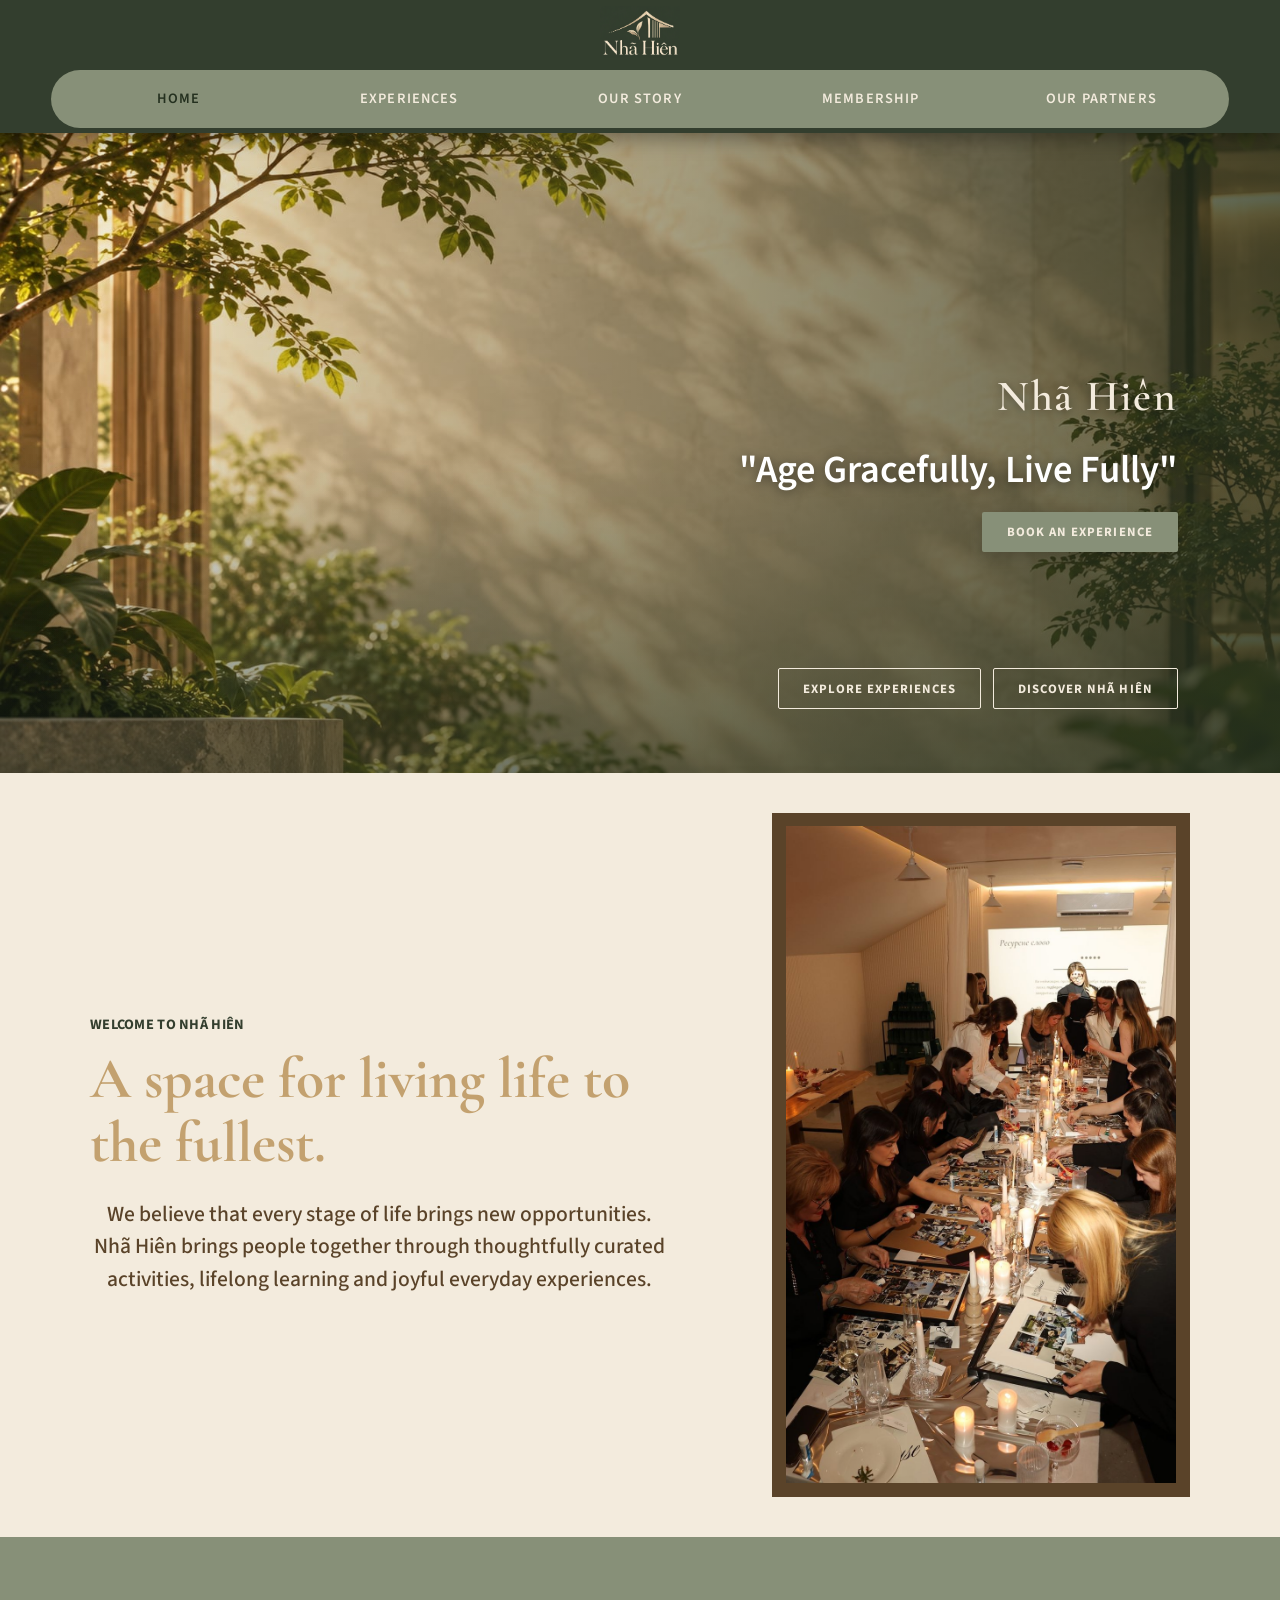
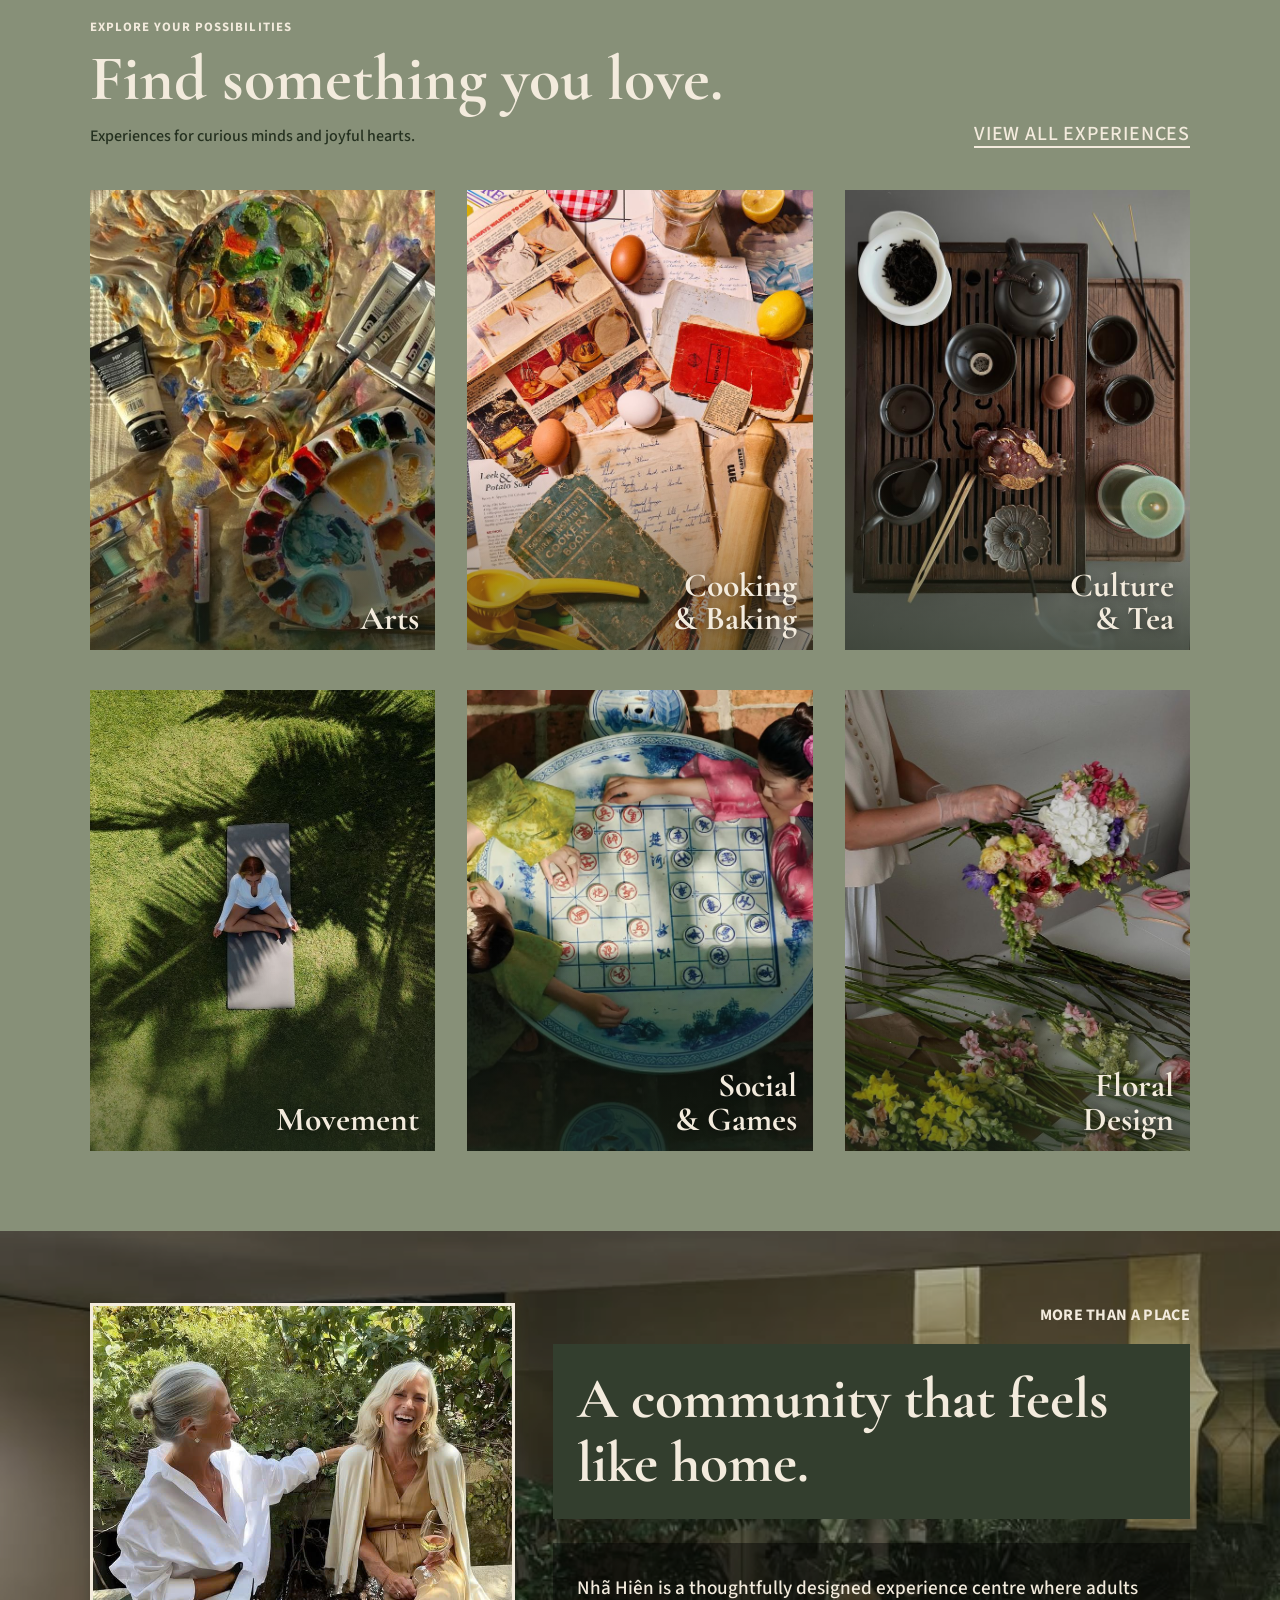
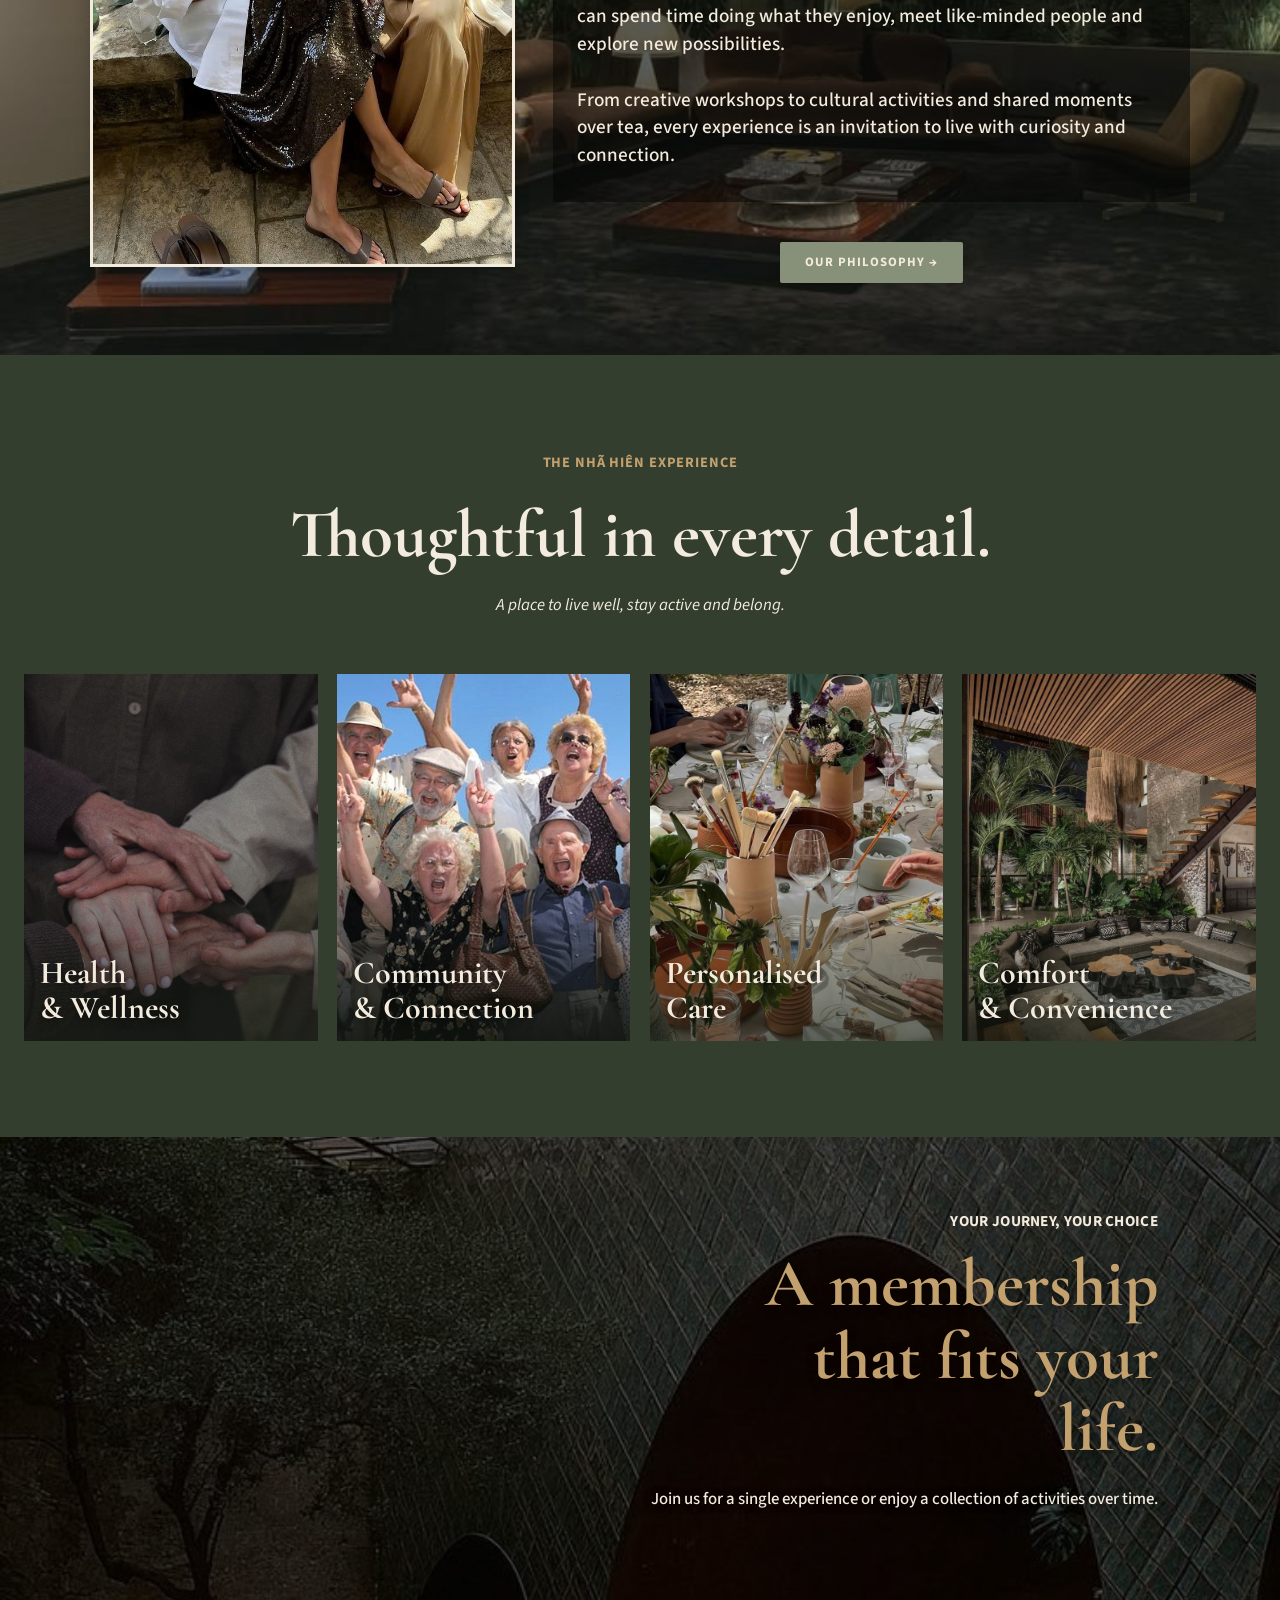
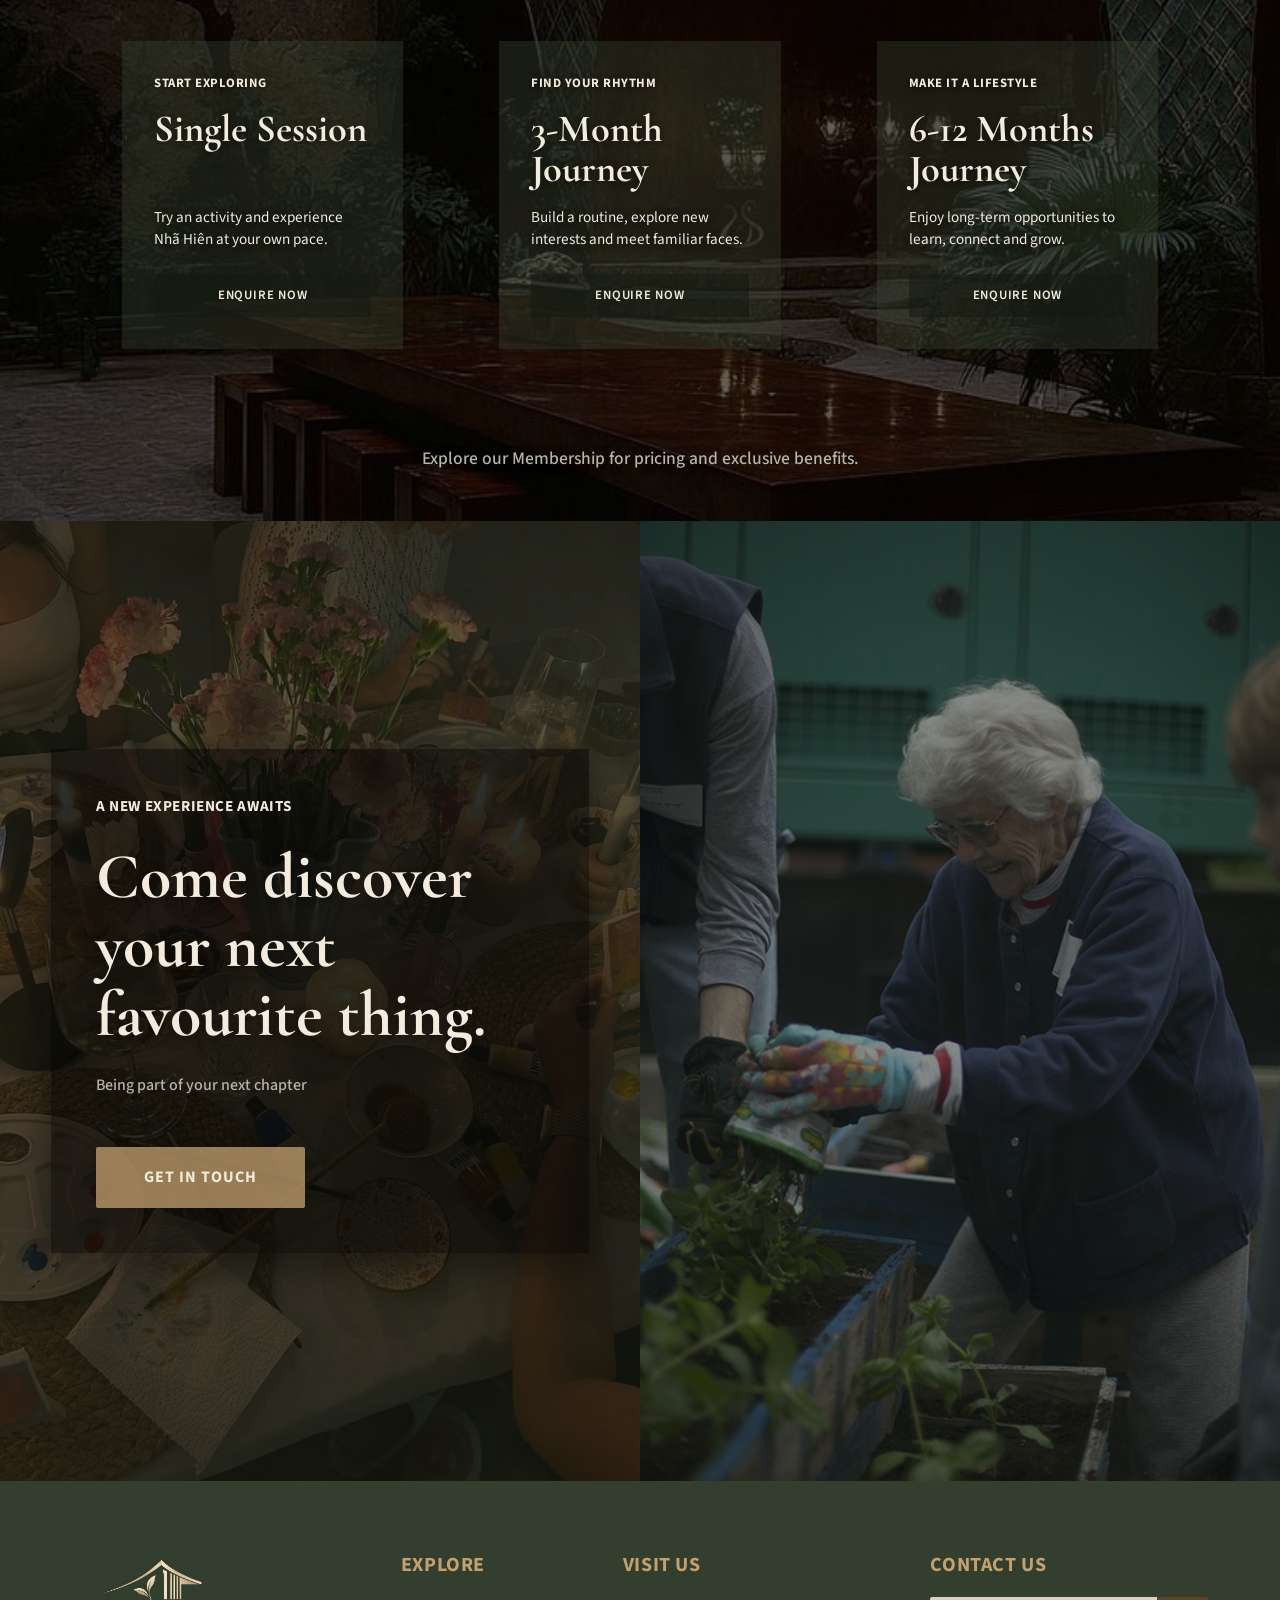
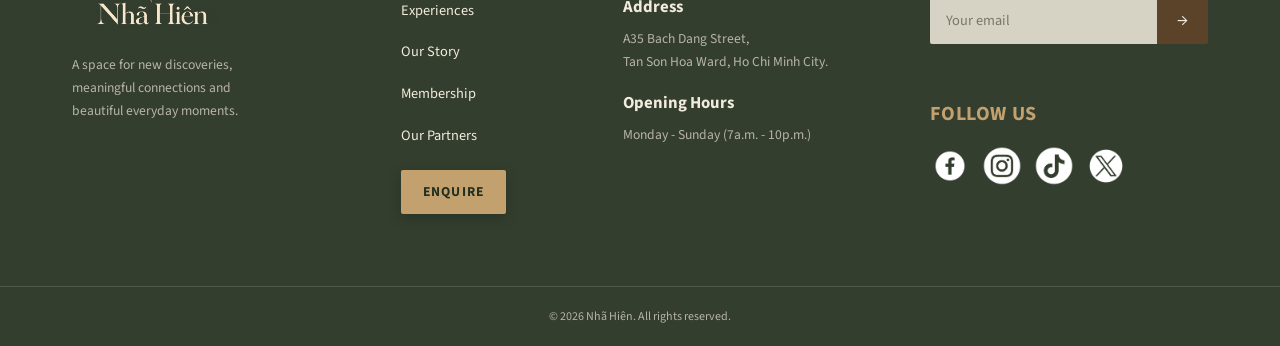
==== commit 9c4a20c5: "Add membership and partner directories Refresh the membership page with tier cards and imagery, and " ====
--- a/index.html
+++ b/index.html
@@ -7,8 +7,7 @@
   <title>Nhã Hiên</title>
   <link rel="preconnect" href="https://fonts.googleapis.com">
   <link rel="preconnect" href="https://fonts.gstatic.com" crossorigin>
-  <link
-    href="https://fonts.googleapis.com/css2?family=Source+Sans+3:ital,wght@0,200..900;1,200..900&display=swap"
+  <link href="https://fonts.googleapis.com/css2?family=Source+Sans+3:ital,wght@0,200..900;1,200..900&display=swap"
     rel="stylesheet">
   <link href="https://fonts.googleapis.com/css2?family=Cormorant+Garamond:wght@600;700&display=swap" rel="stylesheet">
   <link rel="icon" href="favicon.ico" sizes="48x48">
@@ -18,7 +17,6 @@
   <link rel="stylesheet" href="styles.css">
   <script>document.documentElement.classList.add("js");</script>
 </head>
-
 <body>
   <header class="site-header">
     <a class="site-header__brand" href="index.html">
@@ -37,18 +35,19 @@
     <!-- Hero -->
     <section class="section section--dark hero-section" id="home">
       <div class="hero-banner">
-        <img class="hero-banner__image" src="img/backgrounds/banner.jpg" alt="Sunlit garden terrace surrounded by greenery">
+        <img class="hero-banner__image" src="img/backgrounds/banner.jpg"
+          alt="Sunlit garden terrace surrounded by greenery">
         <div class="hero-banner__content">
           <div class="hero-banner__main">
             <div class="hero-banner__heading">
               <p class="hero-banner__brand">Nhã Hiên</p>
               <h1 class="hero-banner__title">"Age Gracefully, Live Fully"</h1>
             </div>
-            <a class="button button--primary hero-banner__button" href="#contact">Book An Experience</a>
+            <a class="button button--primary hero-banner__button" href="experience.html">Book An Experience</a>
           </div>
           <div class="hero-banner__links">
-            <a class="button button--outline hero-banner__button" href="#services">Explore Experiences</a>
-            <a class="button button--outline hero-banner__button" href="#about">Discover Nhã Hiên</a>
+            <a class="button button--outline hero-banner__button" href="experience.html">Explore Experiences</a>
+            <a class="button button--outline hero-banner__button" href="story.html">Discover Nhã Hiên</a>
           </div>
         </div>
       </div>
--- a/styles.css
+++ b/styles.css
@@ -882,8 +882,8 @@
 
 /* Reserved space for the partner cards that will be added under the filters */
 .partner-results {
-  min-height: clamp(26rem, 70vw, 48rem);
-  margin-top: clamp(2.5rem, 7vw, 5rem);
+  min-height: clamp(12rem, 30vw, 20rem);
+  margin-top: clamp(2.5rem, 7vw, 4rem);
   text-align: left;
 }
 
@@ -976,6 +976,357 @@
 
   .partner-network__logo {
     max-width: 14rem;
+  }
+}
+
+/* ===== Membership page ===== */
+.mem-hero {
+  display: grid;
+  place-items: center;
+  min-height: clamp(24rem, 52vw, 40rem);
+  padding: clamp(3rem, 8vw, 6rem) clamp(1.25rem, 6vw, 5rem);
+  background:
+    linear-gradient(rgba(0, 0, 0, 0.45), rgba(0, 0, 0, 0.45)),
+    url("img/backgrounds/bg_membership.jpeg") center / cover no-repeat;
+  background-color: var(--color-forest-dark);
+  color: var(--color-ivory);
+  text-align: center;
+}
+
+.mem-hero__inner {
+  width: 100%;
+  max-width: 44rem;
+}
+
+.mem-hero__eyebrow {
+  margin-bottom: clamp(0.75rem, 2vw, 1.25rem);
+  color: var(--color-gold);
+  font-size: clamp(0.85rem, 1.6vw, 1.05rem);
+  font-weight: 700;
+  letter-spacing: 0.16em;
+  text-transform: uppercase;
+}
+
+.mem-hero__title {
+  margin-bottom: clamp(1rem, 2.5vw, 1.5rem);
+  color: var(--color-ivory);
+  font-family: "Cormorant Garamond", Georgia, serif;
+  font-size: clamp(2.8rem, 7vw, 5rem);
+  font-weight: 700;
+  line-height: 1.05;
+  text-shadow: 0 2px 14px rgba(0, 0, 0, 0.45);
+}
+
+.mem-hero__text {
+  font-size: clamp(1rem, 1.9vw, 1.25rem);
+  font-weight: 500;
+  text-shadow: 0 1px 8px rgba(0, 0, 0, 0.6);
+}
+
+.mem-explore {
+  position: relative;
+  isolation: isolate;
+  padding: clamp(2.5rem, 7vw, 5.5rem) clamp(1rem, 5vw, 4rem) clamp(4rem, 10vw, 8rem);
+  background: var(--color-forest-dark) url("img/backgrounds/bg_membership2.jpeg") center top / 100% auto repeat-y;
+  color: var(--color-ivory);
+}
+
+.mem-explore::before {
+  content: "";
+  position: absolute;
+  inset: 0;
+  z-index: -1;
+  background: rgba(0, 0, 0, 0.6);
+}
+
+.mem-explore__inner {
+  max-width: 54rem;
+  margin-inline: auto;
+}
+
+.mem-explore__head {
+  margin-bottom: clamp(2rem, 5vw, 3.5rem);
+}
+
+.mem-explore__eyebrow {
+  margin-bottom: 0.5rem;
+  color: var(--color-gold);
+  font-size: clamp(1rem, 2vw, 1.3rem);
+  font-weight: 700;
+  letter-spacing: 0.1em;
+  text-transform: uppercase;
+}
+
+.mem-explore__lead {
+  max-width: 36rem;
+  font-size: clamp(0.95rem, 1.7vw, 1.15rem);
+  font-weight: 500;
+  text-shadow: 0 1px 8px rgba(0, 0, 0, 0.6);
+}
+
+/* Two staggered columns of cards */
+.mem-grid {
+  display: grid;
+  grid-template-columns: repeat(2, minmax(0, 1fr));
+  gap: clamp(1rem, 2.5vw, 1.75rem);
+  align-items: start;
+}
+
+/* Two columns of cards with natural heights, so the layout stays staggered */
+.mem-col {
+  display: grid;
+  gap: clamp(1rem, 2.5vw, 1.75rem);
+}
+
+.mem-card {
+  position: relative;
+  display: flex;
+  flex-direction: column;
+  isolation: isolate;
+  overflow: hidden;
+  padding: clamp(1.1rem, 2.5vw, 1.75rem);
+  background-color: rgba(20, 26, 18, 0.85);
+  box-shadow: var(--shadow-soft);
+}
+
+.mem-card--plain {
+  min-height: clamp(15rem, 26vw, 18rem);
+}
+
+.mem-card--photo {
+  aspect-ratio: 9 / 10;
+  min-height: 19rem;
+  background-position: center;
+  background-size: cover;
+  background-repeat: no-repeat;
+}
+
+.mem-card--photo::before {
+  content: "";
+  position: absolute;
+  inset: 0;
+  z-index: -1;
+  background: linear-gradient(rgba(0, 0, 0, 0.45), rgba(0, 0, 0, 0.72));
+}
+
+.mem-card--bamboo {
+  background-image: url("img/membership/bamboo.jpeg");
+}
+
+.mem-card--wisteria {
+  background-image: url("img/membership/wisteria.jpeg");
+}
+
+/* Falls back to the green gradient until img/membership/bonsai.jpeg is added */
+.mem-card--bonsai {
+  background-image: url("img/membership/bonsai.jpeg"), linear-gradient(160deg, #3b4a33 0%, #1d2619 100%);
+}
+
+.mem-card--lotus {
+  background-image: url("img/membership/lotus.jpeg");
+}
+
+.mem-card__tag {
+  margin-bottom: 0.5rem;
+  font-size: clamp(0.9rem, 1.5vw, 1rem);
+  font-weight: 700;
+  letter-spacing: 0.08em;
+  text-transform: uppercase;
+}
+
+.mem-card__name {
+  margin-bottom: 0.5rem;
+  color: var(--color-ivory);
+  font-family: "Cormorant Garamond", Georgia, serif;
+  font-size: clamp(2rem, 3.8vw, 2.8rem);
+  font-weight: 700;
+  line-height: 1.05;
+  text-shadow: 0 2px 10px rgba(0, 0, 0, 0.5);
+}
+
+.mem-card__term {
+  margin-bottom: 0.4rem;
+  font-size: clamp(1.15rem, 2vw, 1.35rem);
+}
+
+.mem-card__price {
+  margin-bottom: clamp(1rem, 2.5vw, 1.5rem);
+  font-size: clamp(1.5rem, 2.8vw, 2rem);
+  font-weight: 700;
+  line-height: 1.15;
+}
+
+.mem-card__more {
+  align-self: stretch;
+  margin-top: auto;
+  min-height: 3rem;
+  padding: 0.8rem 1.5rem;
+  text-align: center;
+  background-color: rgba(60, 72, 52, 0.6);
+  border: 1px solid transparent;
+  color: var(--color-ivory);
+  font-size: 1rem;
+  font-weight: 700;
+  letter-spacing: 0.06em;
+  text-decoration: none;
+  text-transform: uppercase;
+  transition: background-color var(--ease), color var(--ease), border-color var(--ease);
+}
+
+.mem-card__more:hover,
+.mem-card__more:focus-visible {
+  border-color: var(--color-gold);
+  background-color: var(--color-gold);
+  color: var(--color-forest-dark);
+}
+
+/* Photo cards: tag and name at the top, term and price pushed down above a full-width button */
+.mem-card--photo .mem-card__term {
+  margin-top: auto;
+}
+
+.mem-card--photo .mem-card__more {
+  margin-top: 0;
+}
+
+@media (max-width: 640px) {
+  .mem-grid {
+    grid-template-columns: minmax(0, 1fr);
+  }
+
+  .mem-card--photo {
+    aspect-ratio: auto;
+    min-height: 20rem;
+  }
+}
+
+/* ===== Readability and ease of use (larger text, stronger contrast, clearer focus) ===== */
+body {
+  font-size: 1.0625rem;
+}
+
+.site-nav__link {
+  font-size: 0.9rem;
+}
+
+.site-footer__tagline,
+.site-footer__text {
+  font-size: 0.95rem;
+}
+
+.site-footer__links a {
+  font-size: 1rem;
+}
+
+.site-footer__bottom {
+  font-size: 0.85rem;
+}
+
+.site-nav__link {
+  display: flex;
+  align-items: center;
+  justify-content: center;
+  padding-block: 0.5rem;
+}
+
+:focus-visible {
+  outline-width: 3px;
+}
+
+/* Make sure small print on photos stays readable */
+.mem-explore__lead,
+.mem-hero__text,
+.partner-hero__text,
+.partner-directory__lead {
+  font-weight: 600;
+}
+
+/* ===== Partner cards (uniform tiles for logos of any shape or colour) ===== */
+.partner-results {
+  display: grid;
+  grid-template-columns: repeat(auto-fill, minmax(11.5rem, 1fr));
+  gap: clamp(0.9rem, 2vw, 1.4rem);
+  align-content: start;
+}
+
+.partner-card {
+  display: flex;
+  flex-direction: column;
+  overflow: hidden;
+  border: 1px solid transparent;
+  border-radius: var(--radius);
+  background-color: rgba(20, 17, 12, 0.72);
+  box-shadow: var(--shadow-soft);
+  color: var(--color-ivory);
+  text-decoration: none;
+}
+
+/* Every logo gets the same frame, whatever its own size or background */
+.partner-card[hidden] {
+  display: none;
+}
+
+.partner-card__logo {
+  position: relative;
+  aspect-ratio: 4 / 3;
+  flex: none;
+  overflow: hidden;
+  background-color: var(--color-ivory);
+}
+
+/* Logos are pre-sized to the same 4:3 tile, with their own breathing room */
+.partner-card__logo img {
+  position: absolute;
+  inset: 0;
+  display: block;
+  width: 100%;
+  height: 100%;
+  object-fit: cover;
+  /* white logo backgrounds melt into the ivory frame */
+  mix-blend-mode: multiply;
+}
+
+/* Logos with a dark or coloured background keep their own colour */
+.partner-card--solid .partner-card__logo img {
+  mix-blend-mode: normal;
+}
+
+.partner-card--contain-logo .partner-card__logo img {
+  object-fit: contain;
+}
+
+.partner-empty {
+  margin-top: 1.5rem;
+  font-size: 1.1rem;
+  font-weight: 600;
+  text-shadow: 0 1px 8px rgba(0, 0, 0, 0.6);
+}
+
+.partner-card__body {
+  padding: 0.8rem 1rem 1rem;
+}
+
+.partner-card__name {
+  font-size: 1.05rem;
+  font-weight: 600;
+  line-height: 1.25;
+}
+
+.partner-card__category {
+  margin-top: 0.2rem;
+  color: rgba(243, 235, 221, 0.72);
+  font-size: 0.82rem;
+  font-weight: 400;
+  line-height: 1.35;
+}
+
+@media (max-width: 560px) {
+  .partner-results {
+    grid-template-columns: repeat(2, minmax(0, 1fr));
+  }
+
+  .partner-card__name {
+    font-size: 0.95rem;
   }
 }
 
